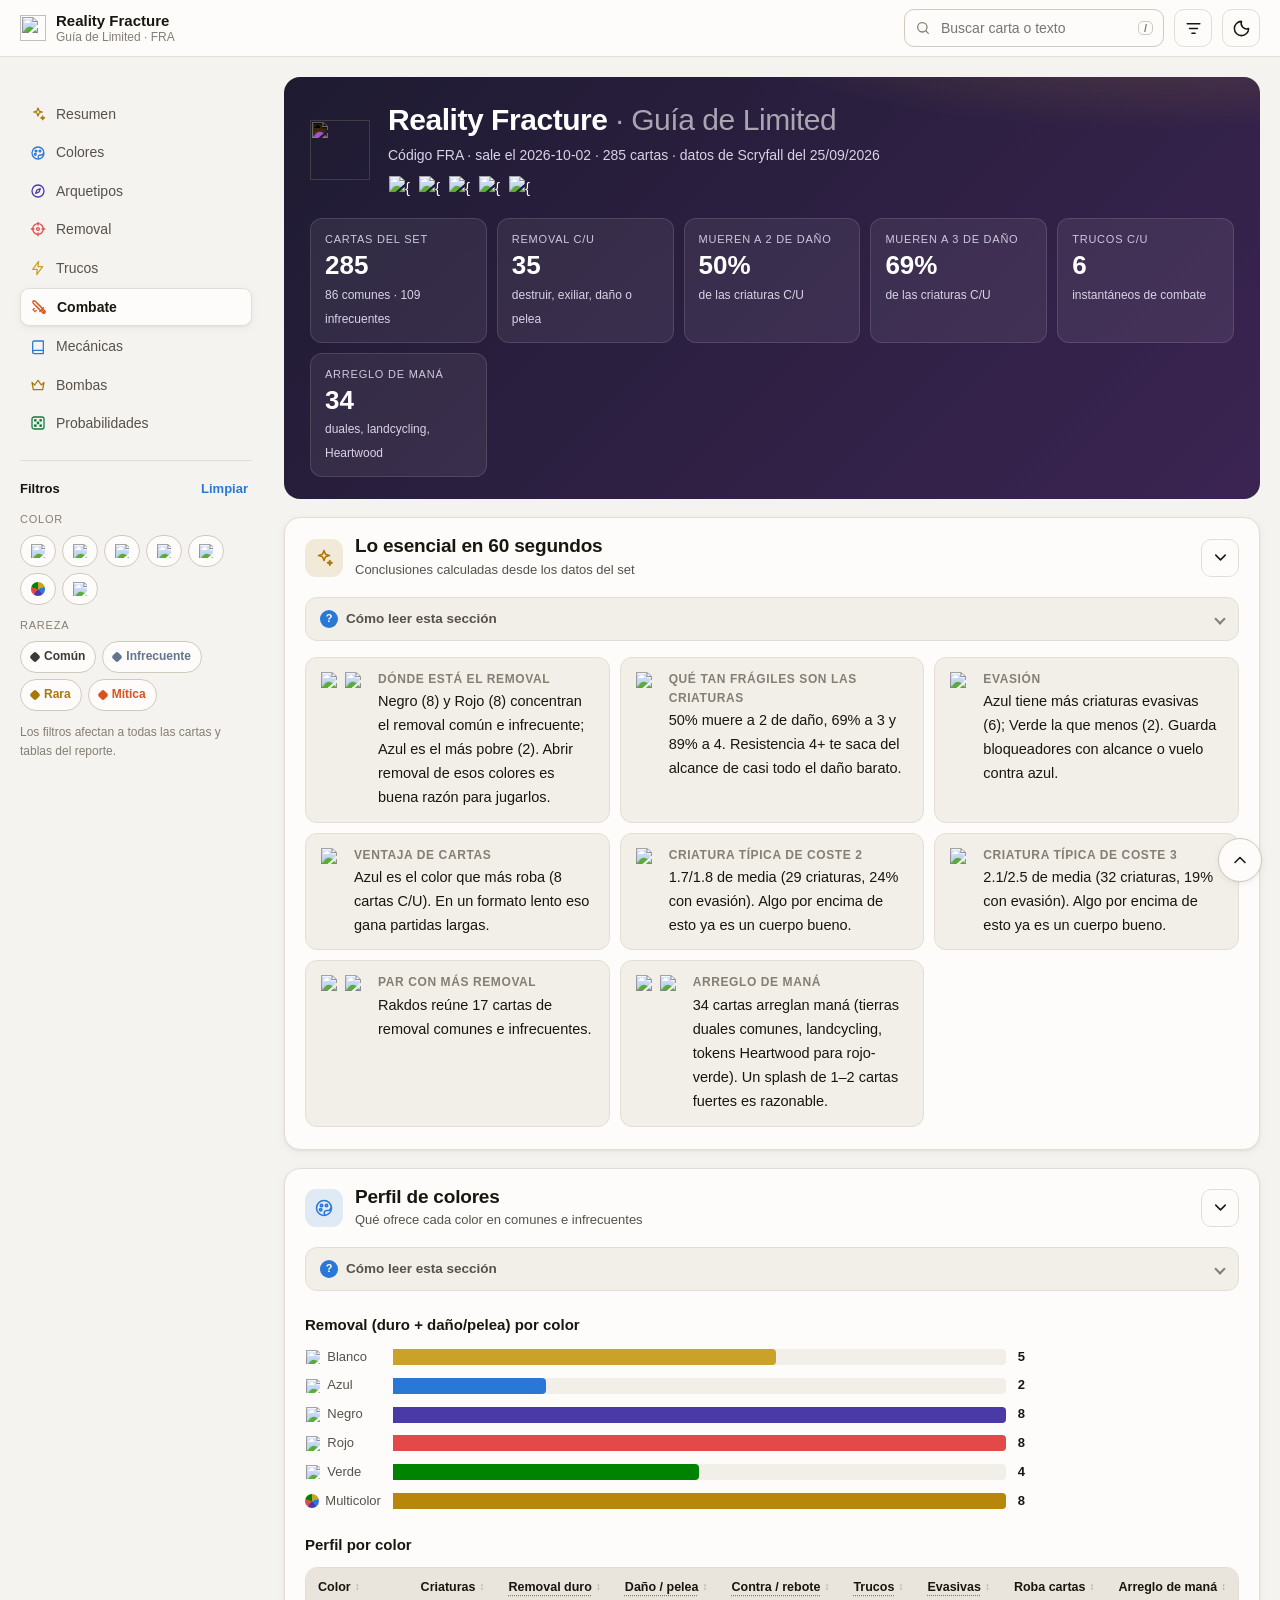
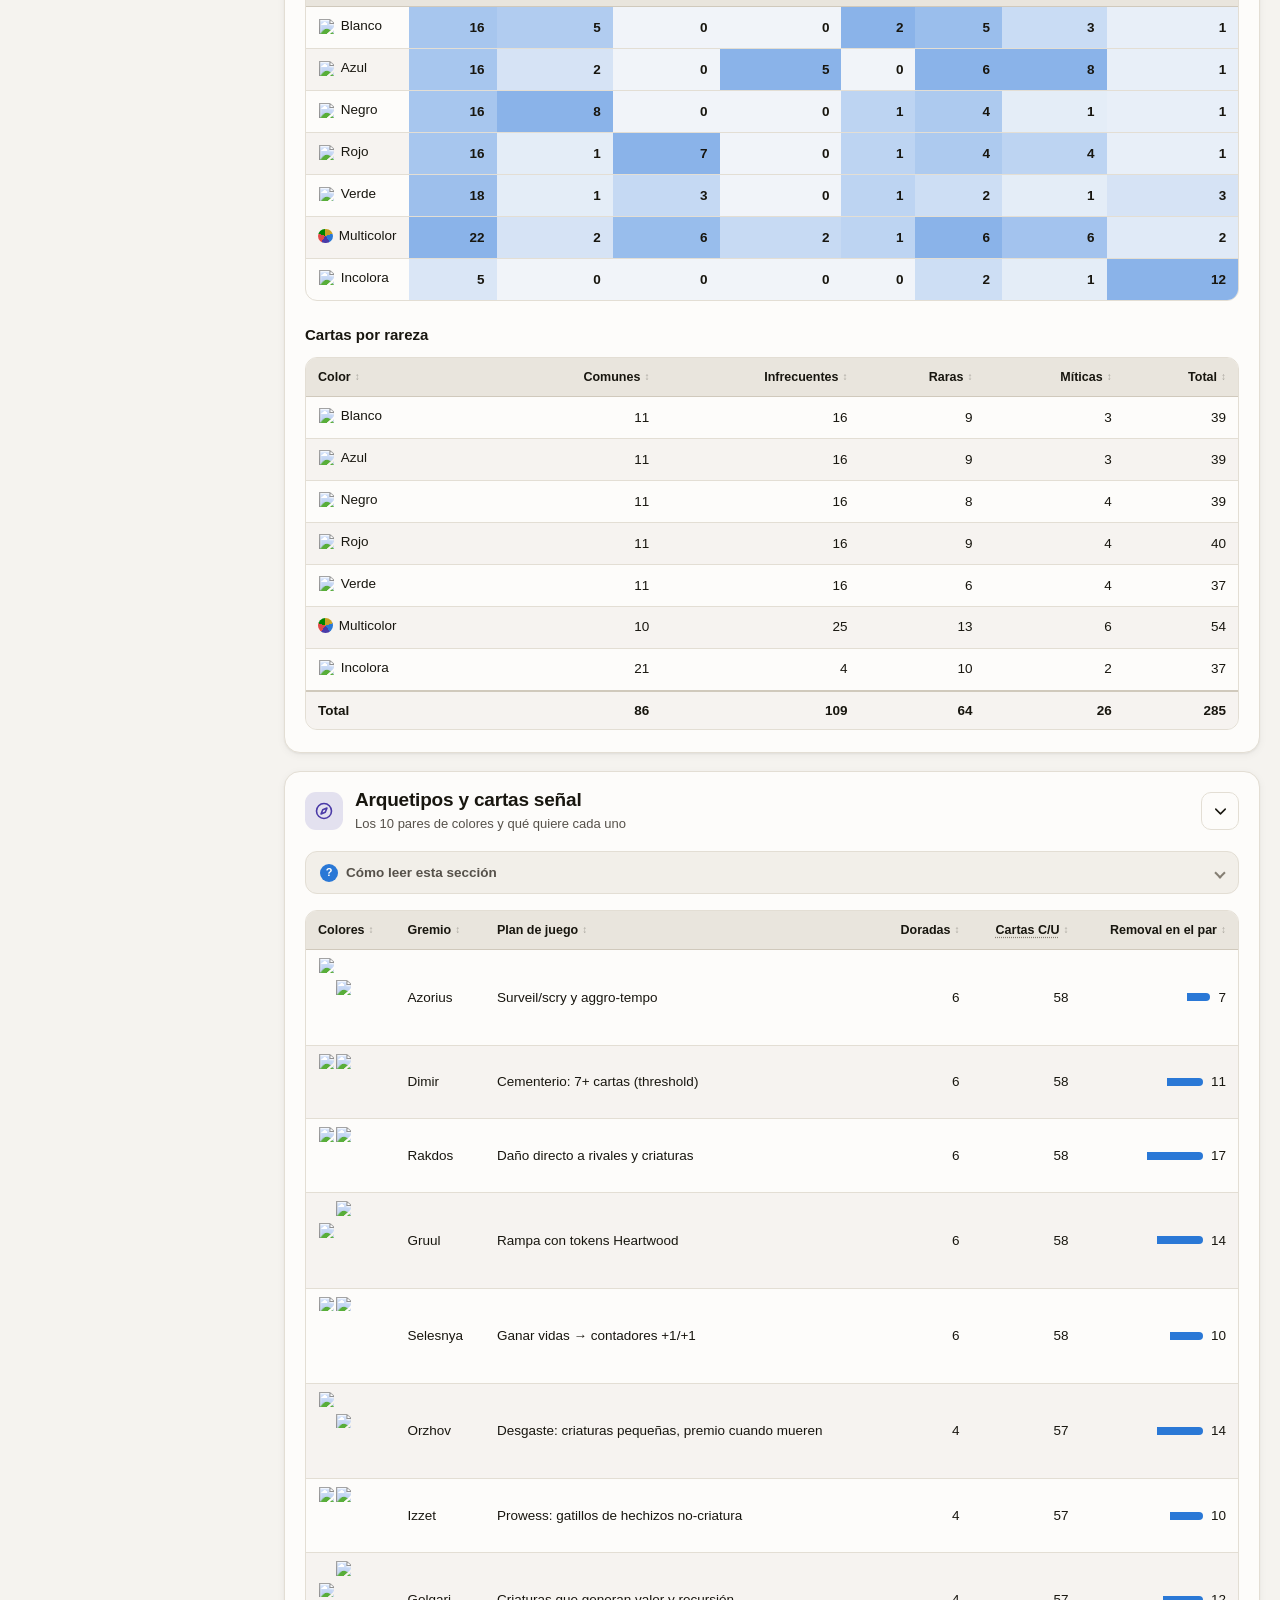
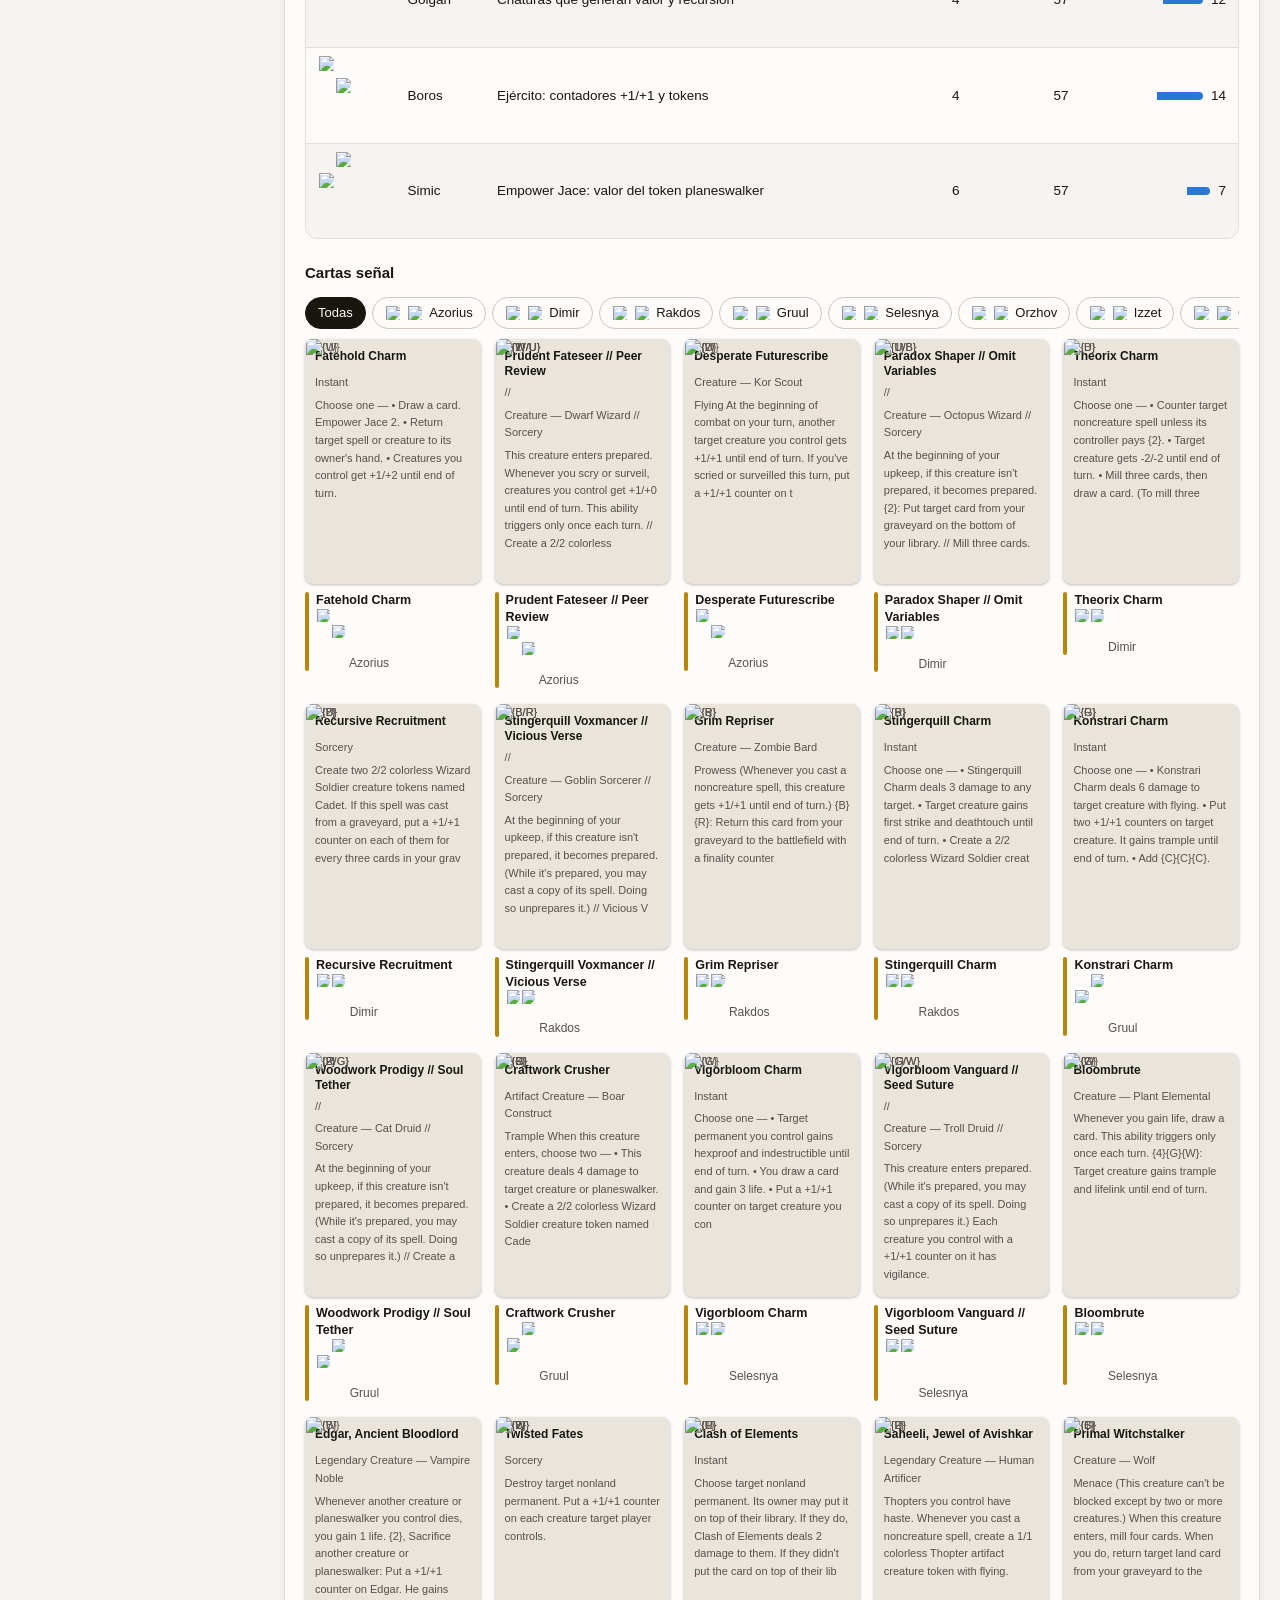
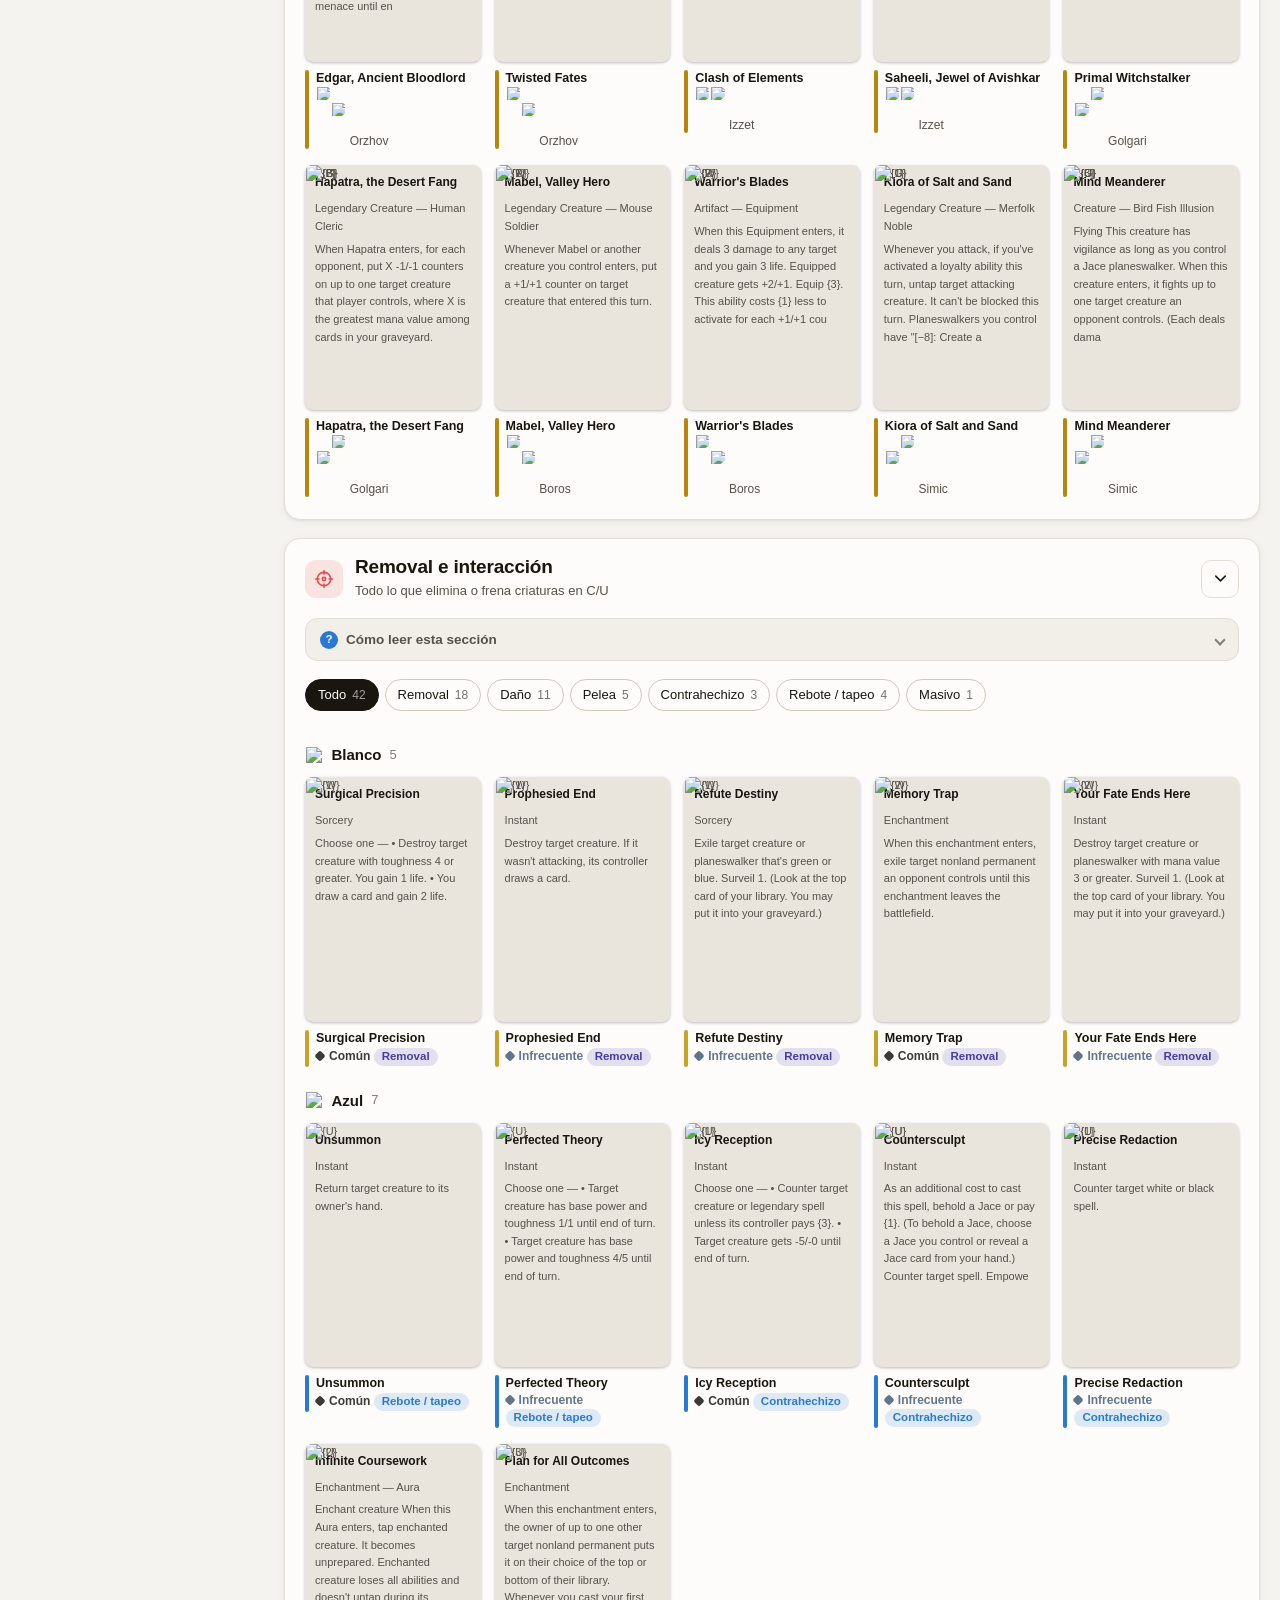
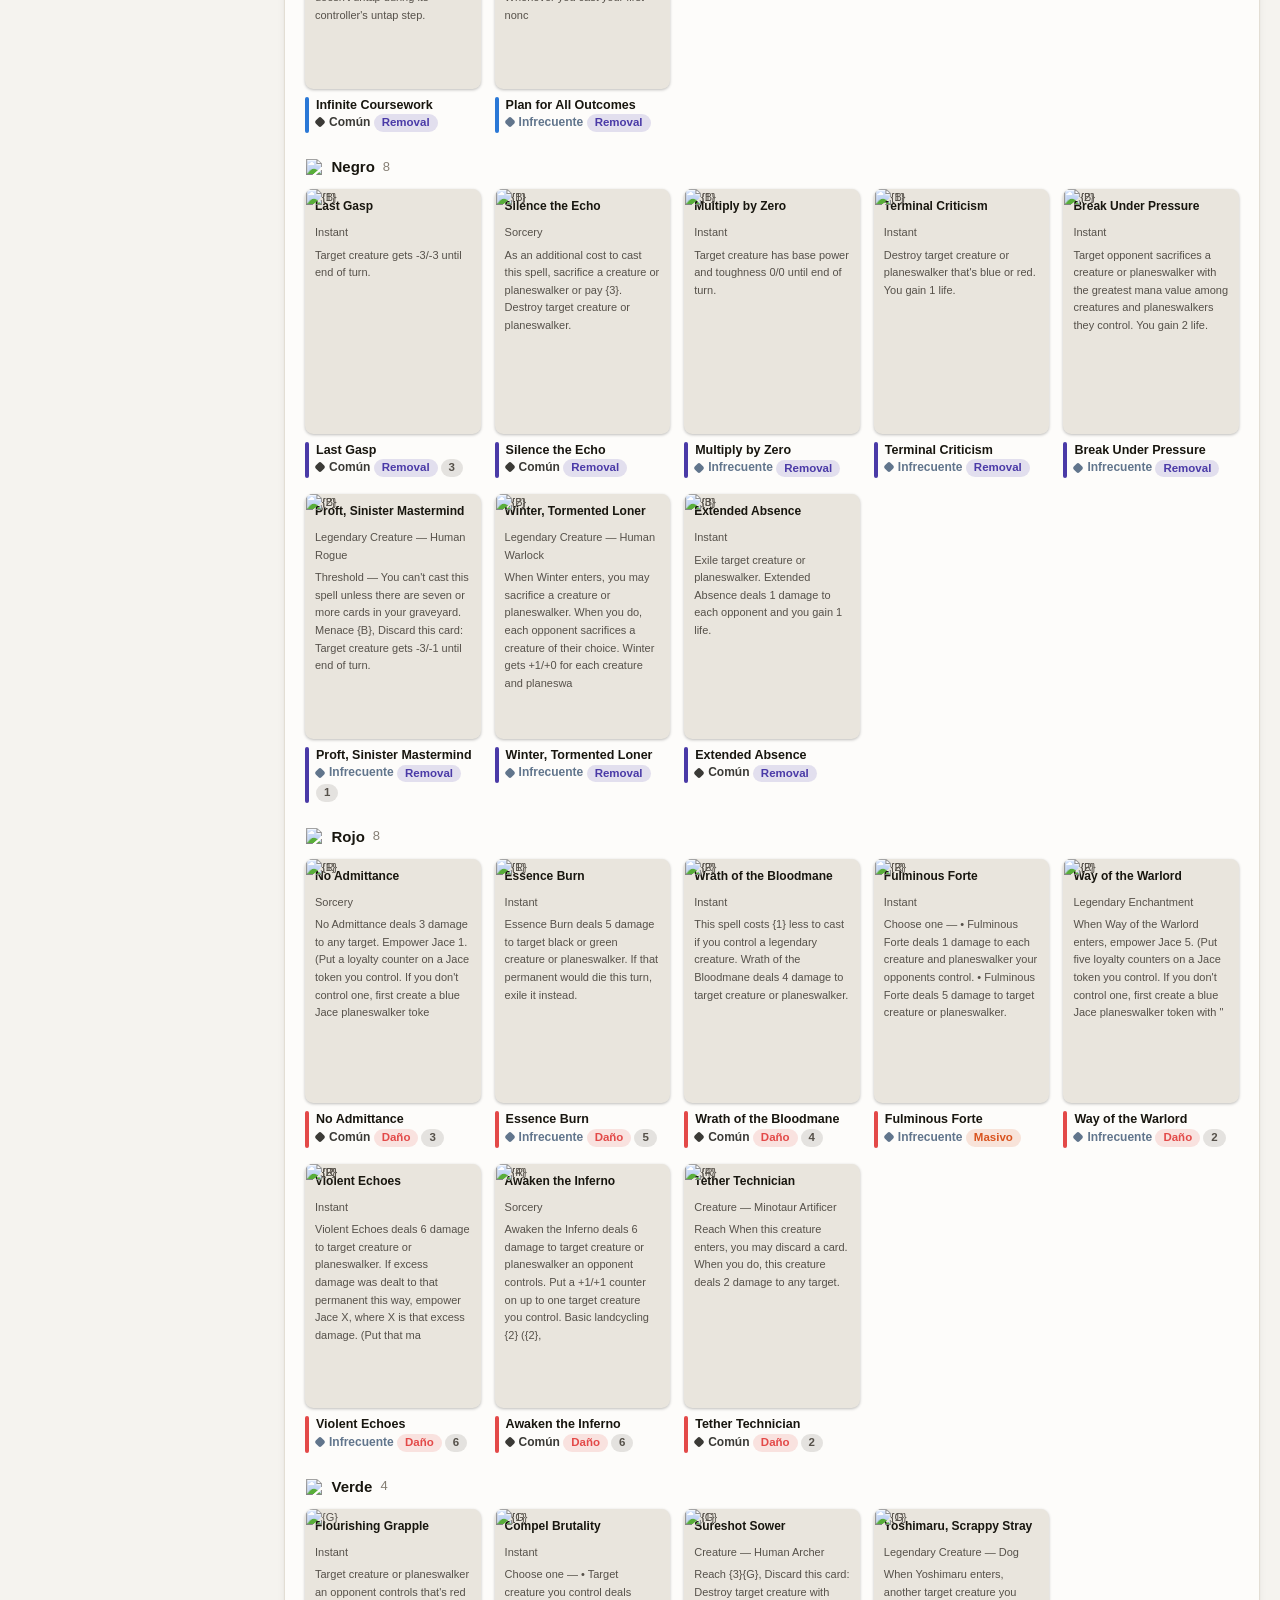
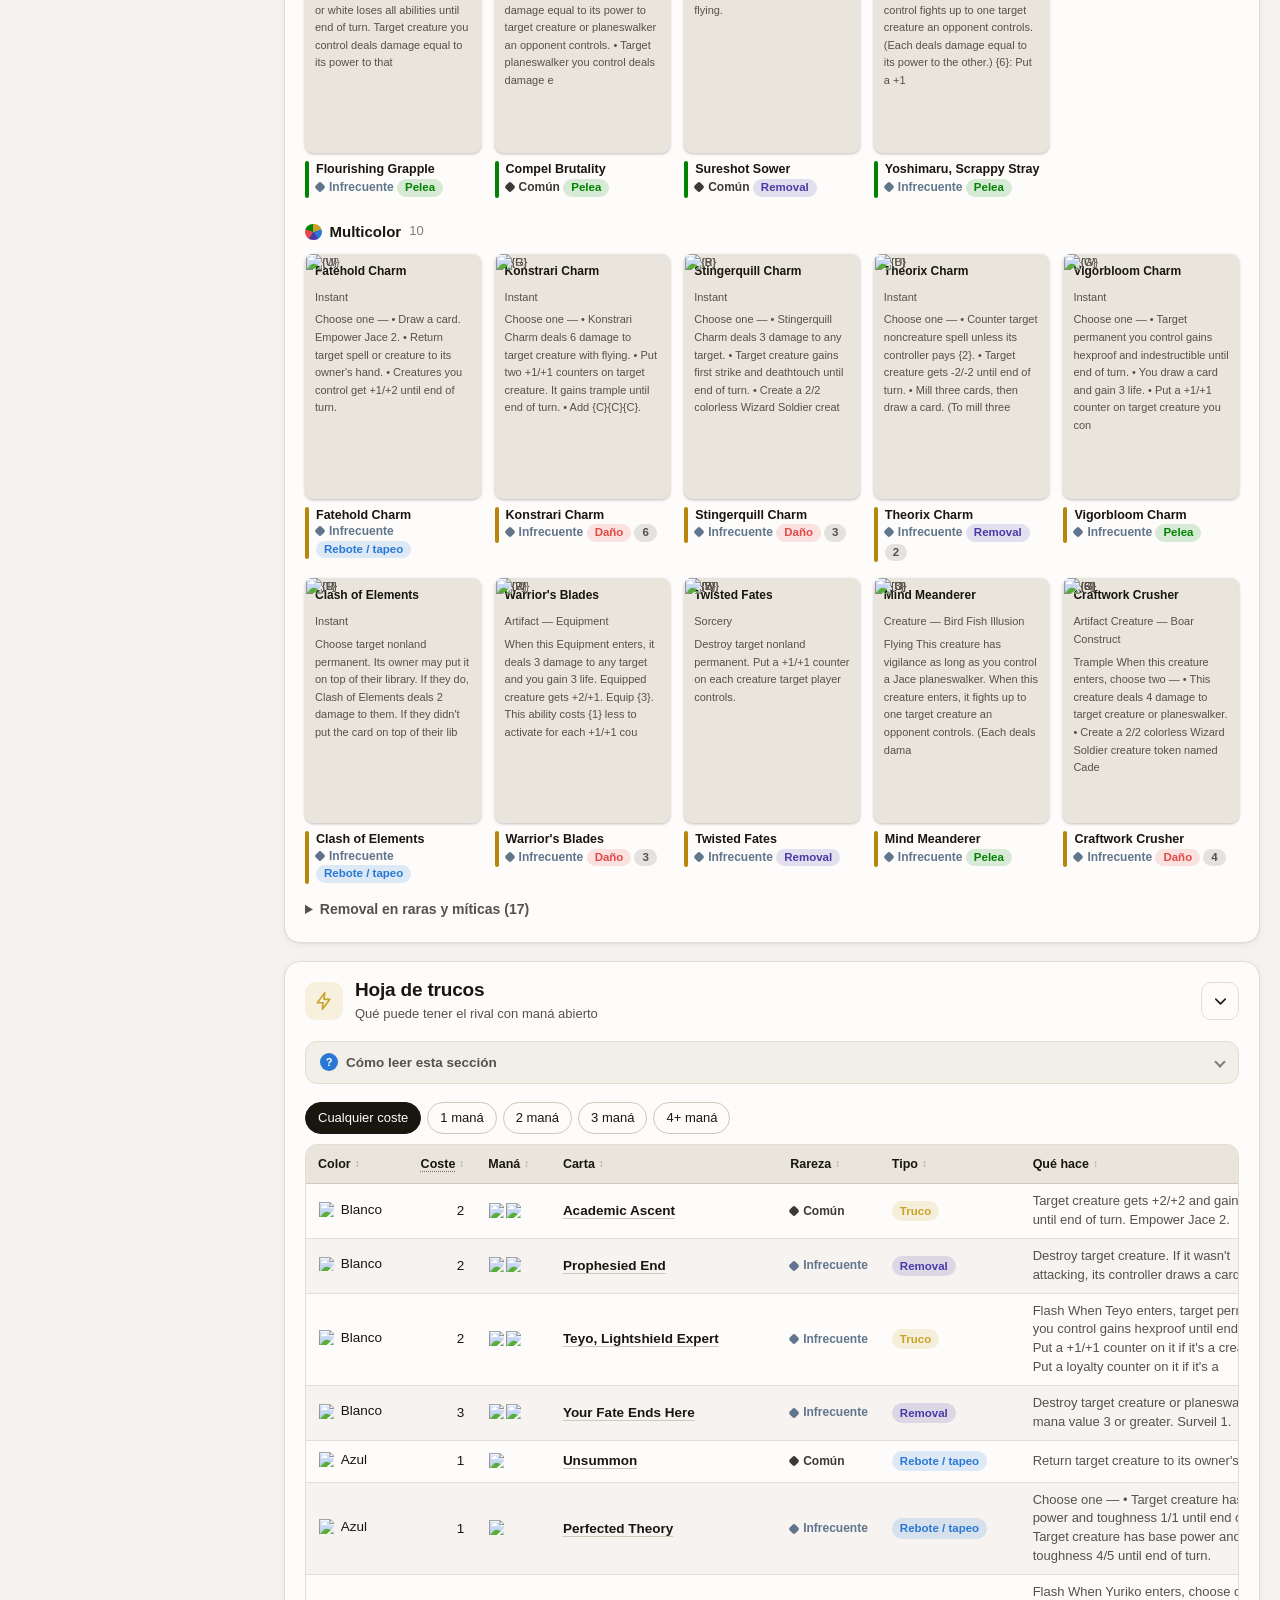
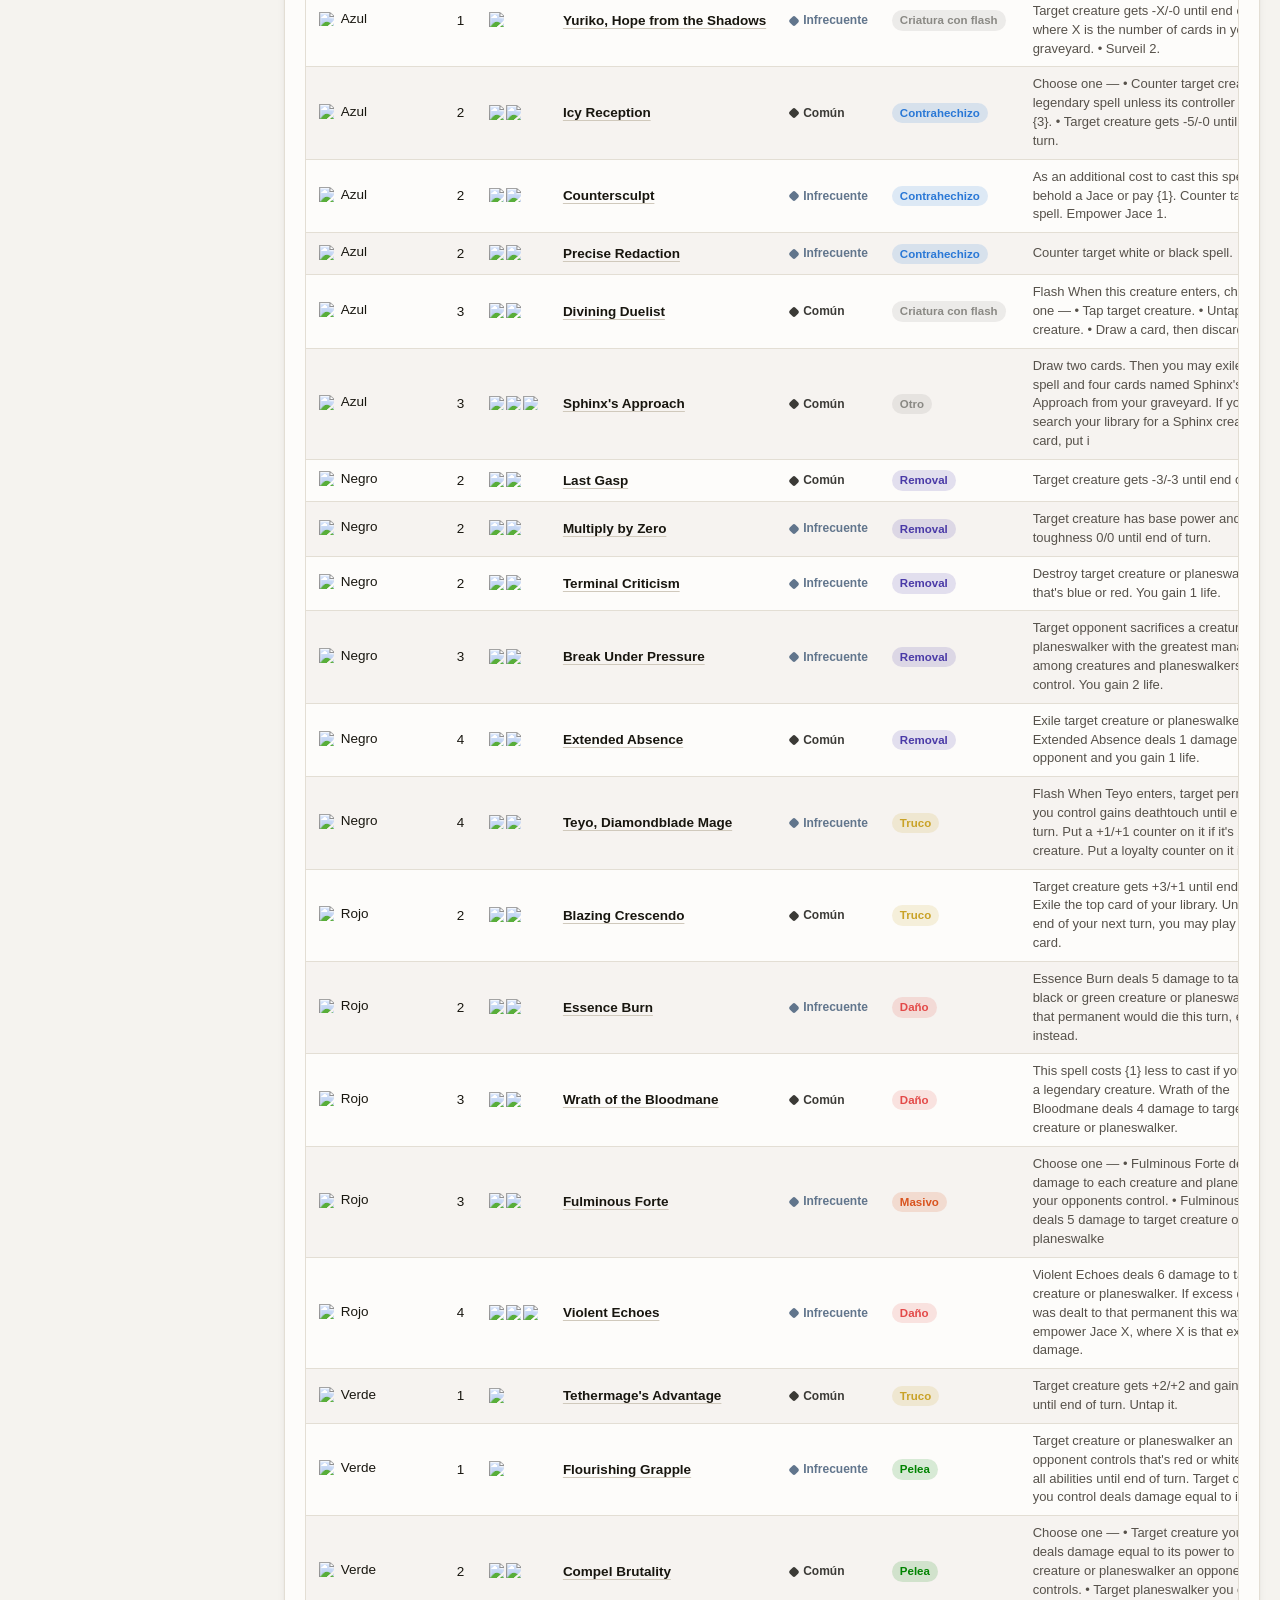
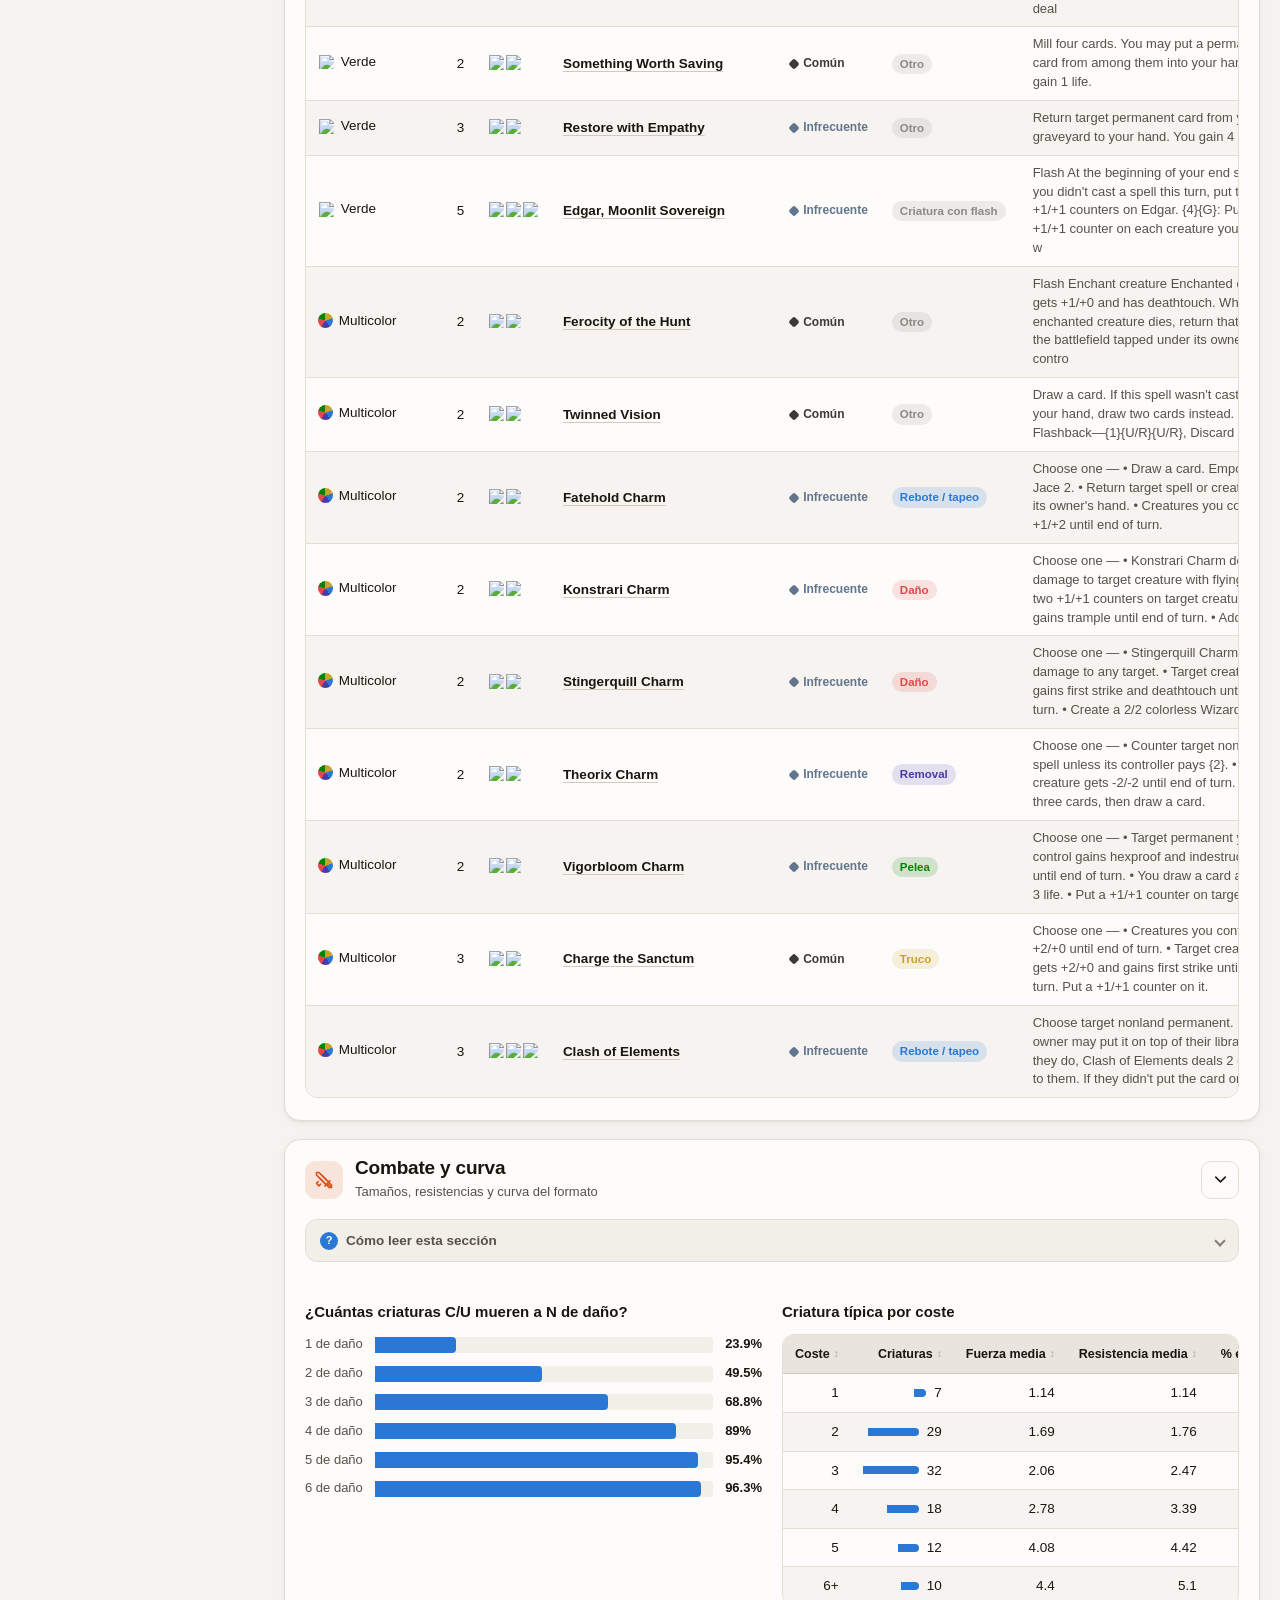
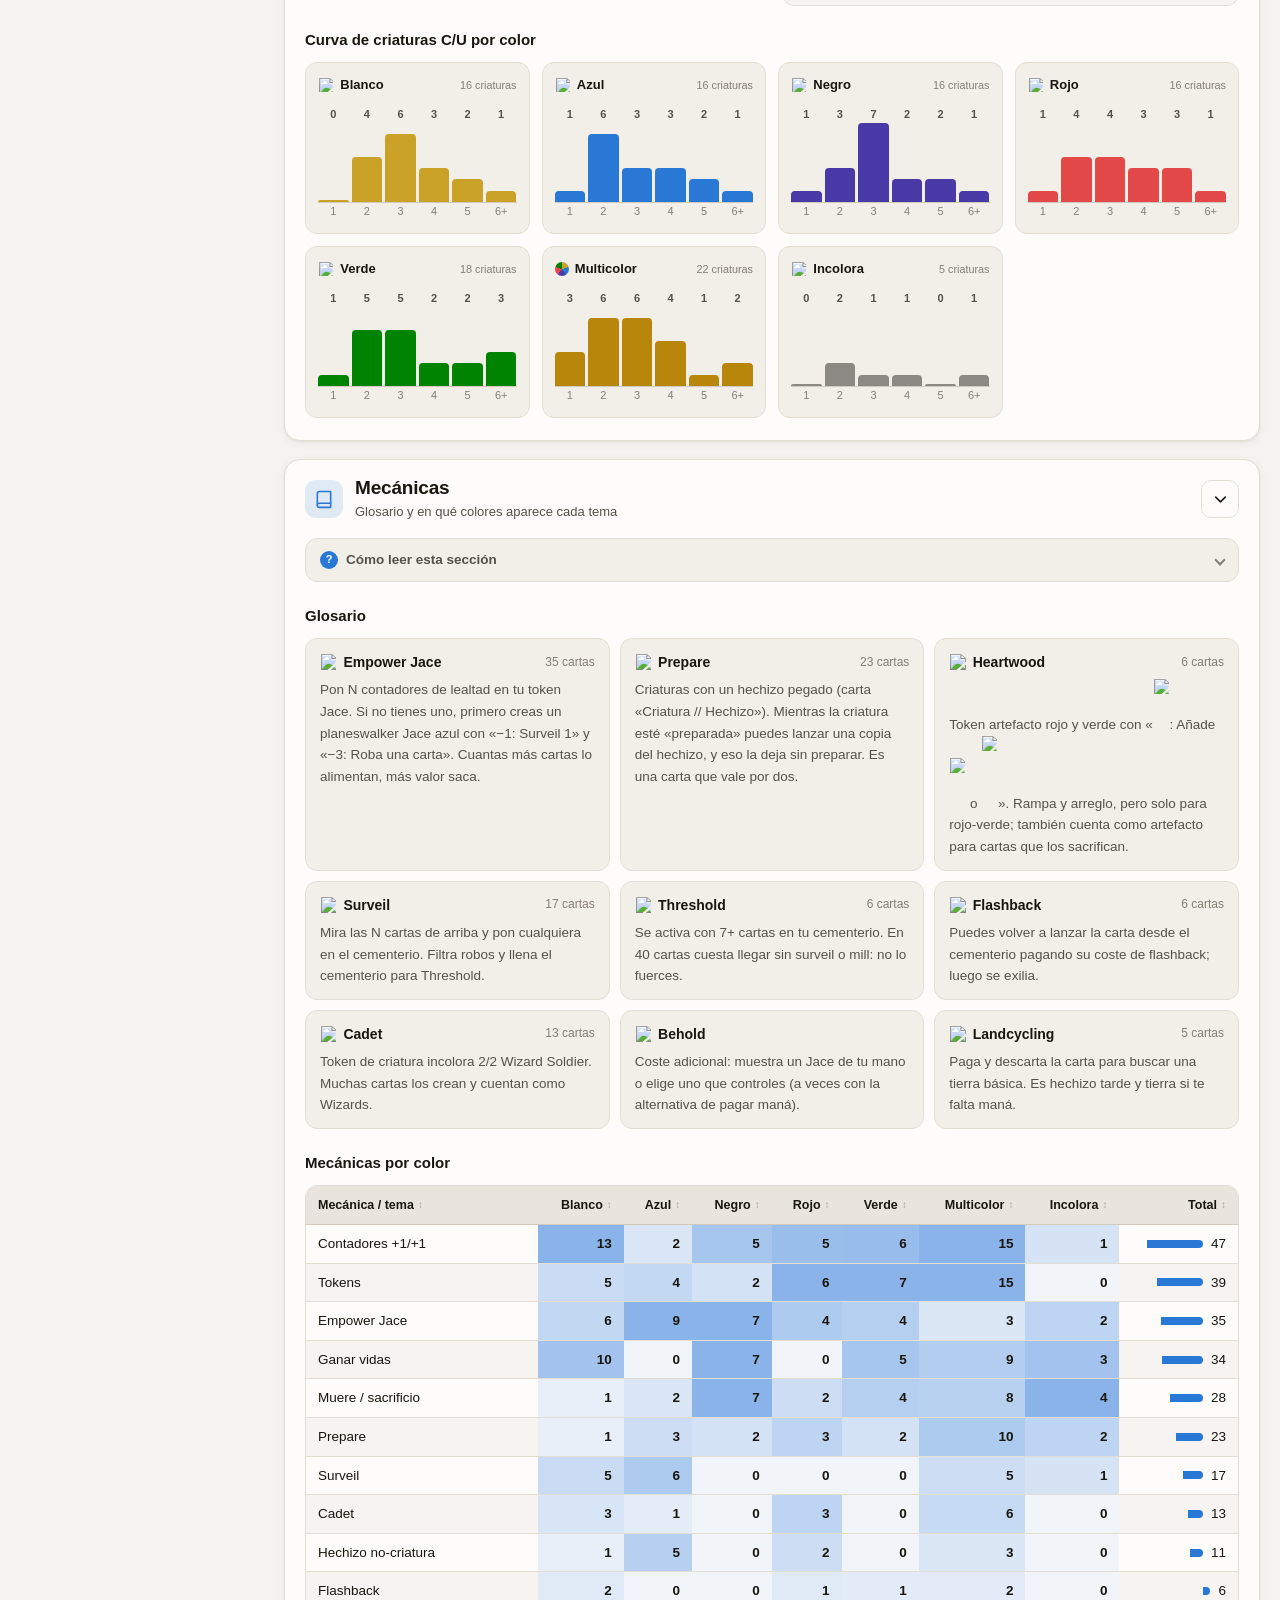
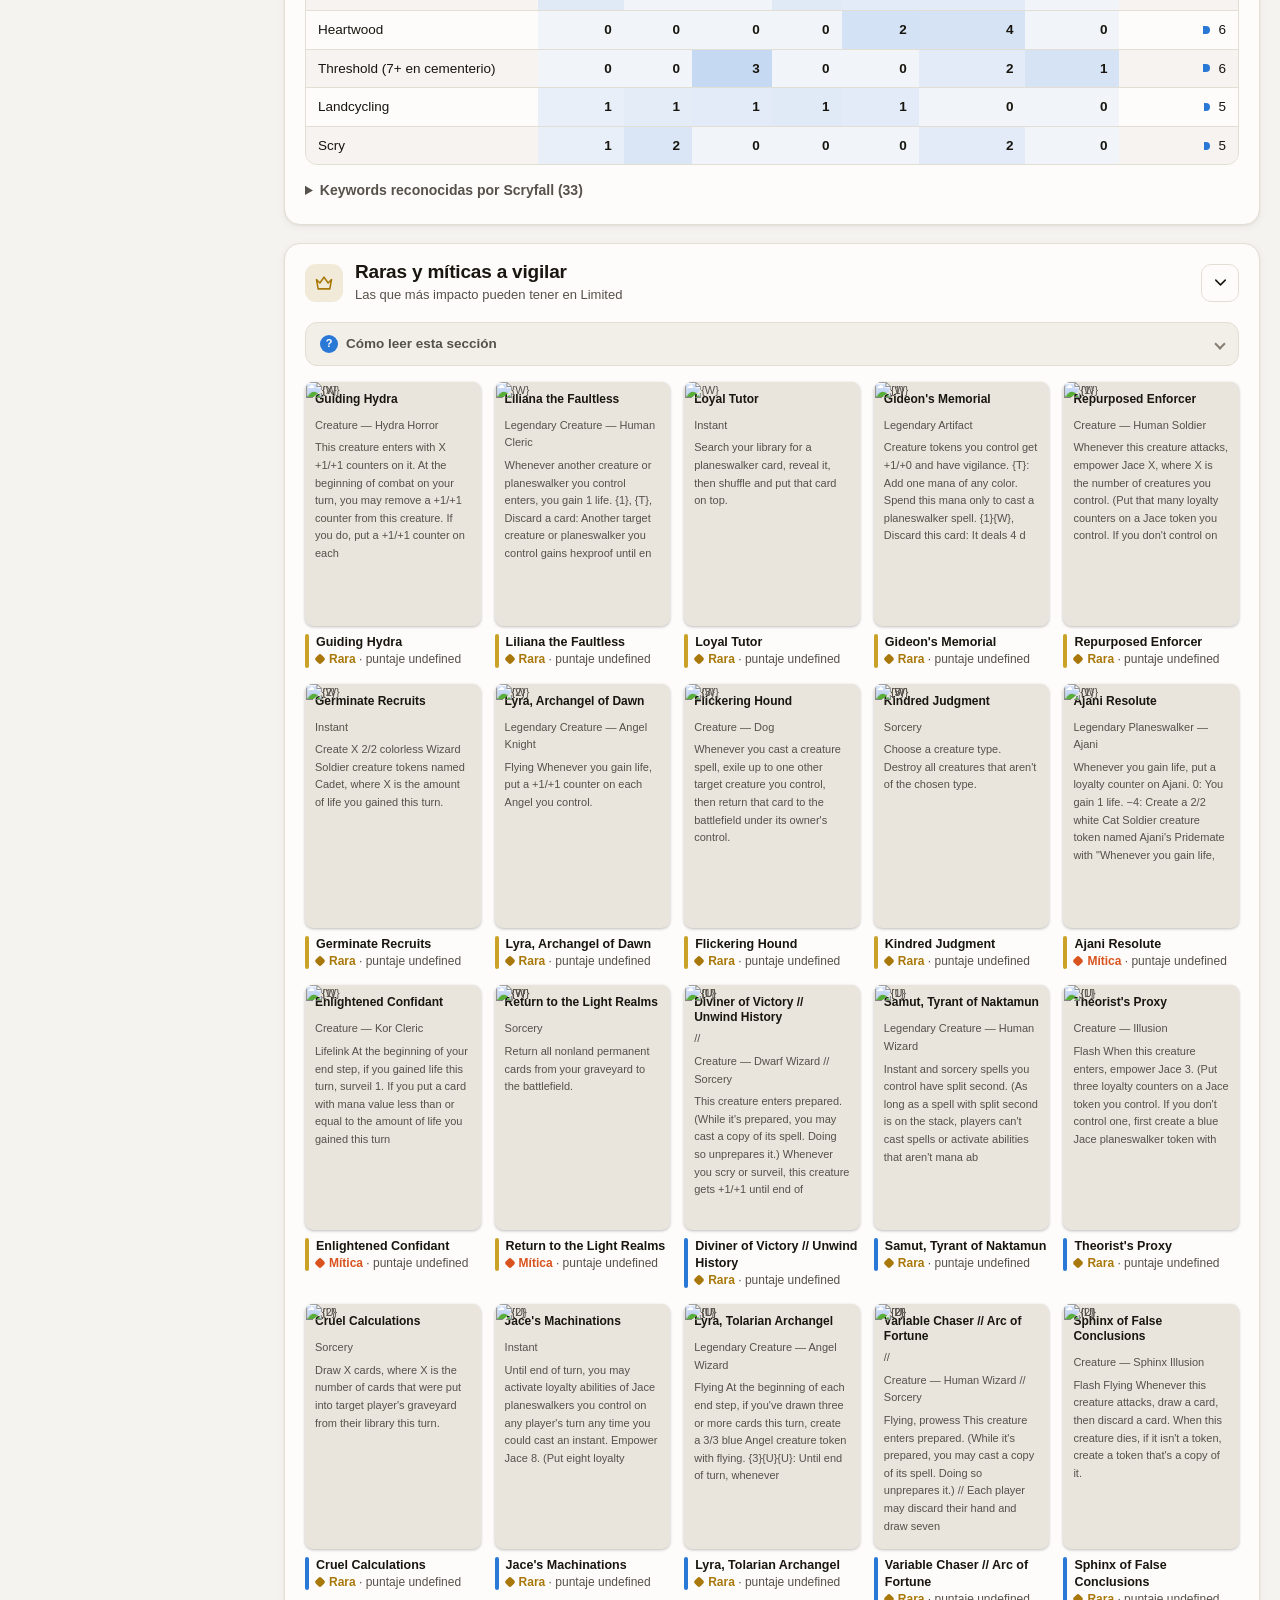
==== docs/index.html @ 3a872b08 "Add files via upload all files" ====
<!doctype html>
<html lang="es">
<head>
<meta charset="utf-8">
<meta name="viewport" content="width=device-width,initial-scale=1,viewport-fit=cover">
<title>Guía de Limited · MTG</title>
<meta name="description" content="Guía de Limited y prerelease generada desde datos de Scryfall: removal, trucos, arquetipos, curva y evaluación de pool.">
<meta name="color-scheme" content="light dark">
<link rel="preconnect" href="https://cards.scryfall.io" crossorigin>
<link rel="preconnect" href="https://svgs.scryfall.io" crossorigin>
<link rel="stylesheet" href="assets/app.css">
<script>try{var t=localStorage.getItem('mtg-theme');if(t)document.documentElement.dataset.theme=t}catch(e){}</script>
</head>
<body>
<a class="skip" href="#main">Saltar al contenido</a>

<header class="topbar">
  <div class="topbar-in">
    <button class="icon-btn only-mobile" id="btn-menu" aria-label="Abrir secciones y filtros" aria-controls="side" aria-expanded="false">
      <svg viewBox="0 0 24 24"><path d="M4 7h16M4 12h16M4 17h16"/></svg>
    </button>
    <a class="brand" href="#top">
      <img id="set-icon" alt="" width="26" height="26">
      <span><b id="set-name">Cargando…</b><small id="set-sub"></small></span>
    </a>
    <span class="grow"></span>
    <label class="search only-desktop">
      <svg viewBox="0 0 24 24"><circle cx="11" cy="11" r="7"/><path d="m20 20-3.5-3.5"/></svg>
      <input id="q" type="search" placeholder="Buscar carta o texto" autocomplete="off" aria-label="Buscar carta o texto">
      <kbd>/</kbd>
    </label>
    <button class="icon-btn" id="btn-filters" aria-label="Filtros" aria-controls="side" aria-expanded="false">
      <svg viewBox="0 0 24 24"><path d="M4 6h16M7 12h10M10 18h4"/></svg><span class="badge" id="filter-badge" hidden></span>
    </button>
    <button class="icon-btn" id="btn-theme" aria-label="Cambiar tema claro/oscuro">
      <svg viewBox="0 0 24 24"><path d="M12 3a9 9 0 1 0 9 9 7 7 0 0 1-9-9z"/></svg>
    </button>
  </div>
  <nav class="mtoc only-mobile" id="mtoc" aria-label="Secciones"></nav>
</header>

<div class="layout" id="top">
  <aside class="side" id="side" aria-label="Navegación y filtros">
    <div class="side-head only-mobile"><b>Secciones y filtros</b><button class="icon-btn" id="btn-close-side" aria-label="Cerrar"><svg viewBox="0 0 24 24"><path d="M6 6l12 12M18 6 6 18"/></svg></button></div>
    <nav class="toc" id="toc" aria-label="Secciones"></nav>
    <div class="filters" id="filters">
      <div class="f-title">Filtros <button class="link" id="btn-reset" type="button">Limpiar</button></div>
      <label class="search only-mobile">
        <svg viewBox="0 0 24 24"><circle cx="11" cy="11" r="7"/><path d="m20 20-3.5-3.5"/></svg>
        <input id="q2" type="search" placeholder="Buscar carta o texto" autocomplete="off" aria-label="Buscar carta o texto">
      </label>
      <div class="f-group"><span class="f-label">Color</span><div class="f-row" id="f-color"></div></div>
      <div class="f-group"><span class="f-label">Rareza</span><div class="f-row" id="f-rarity"></div></div>
      <p class="f-hint" id="f-hint">Los filtros afectan a todas las cartas y tablas del reporte.</p>
    </div>
  </aside>

  <main id="main" tabindex="-1">
    <section class="hero" id="hero"></section>
    <div id="sections"></div>
    <footer class="foot" id="foot"></footer>
  </main>
</div>

<button class="to-top" id="to-top" aria-label="Volver arriba" hidden><svg viewBox="0 0 24 24"><path d="m6 15 6-6 6 6"/></svg></button>
<div class="scrim" id="scrim" hidden></div>

<dialog class="card-dlg" id="card-dlg" aria-label="Ficha de carta">
  <div class="dlg-in" id="dlg-body"></div>
  <div class="dlg-nav">
    <button class="icon-btn" data-nav="-1" aria-label="Carta anterior"><svg viewBox="0 0 24 24"><path d="m15 6-6 6 6 6"/></svg></button>
    <span id="dlg-pos"></span>
    <button class="icon-btn" data-nav="1" aria-label="Carta siguiente"><svg viewBox="0 0 24 24"><path d="m9 6 6 6-6 6"/></svg></button>
    <span class="grow"></span>
    <button class="icon-btn" id="dlg-close" aria-label="Cerrar ficha"><svg viewBox="0 0 24 24"><path d="M6 6l12 12M18 6 6 18"/></svg></button>
  </div>
</dialog>
<div class="tip" id="tip" role="tooltip" hidden></div>

<!--DATA-->
<script src="assets/app.js" defer></script>
</body>
</html>
---- docs/assets/app.css ----
/* =========================================================
   Guía de Limited MTG · estilos
   Sin backdrop-filter ni scroll anidado: el scroll lo maneja solo la página.
   ========================================================= */
:root{
  color-scheme:light;
  --bg:#f5f3ef;--surface:#fdfcfa;--surface-2:#f2efe9;--surface-3:#e9e5dd;
  --border:#e3ded4;--border-2:#d0c9bc;
  --text:#18160f;--text-2:#56514a;--text-3:#857e73;
  --accent:#2a78d6;--accent-2:#1d5fb0;--accent-soft:#e5eefb;
  --gold:#a8780a;--gold-soft:#f7eed6;
  --hero-1:#1e1b31;--hero-2:#3b2452;
  --W:#c9a227;--U:#2a78d6;--B:#4a3aa7;--R:#e34948;--G:#008300;--M:#b8860b;--C:#8a8984;
  --common:#3b3a36;--uncommon:#61758c;--rare:#a8780a;--mythic:#d9531e;
  --good:#0f7b3f;
  --r-sm:8px;--r:12px;--r-lg:16px;
  --shadow:0 1px 2px rgba(20,16,8,.05),0 2px 8px rgba(20,16,8,.05);
  --top-h:56px;
  --font:Inter,ui-sans-serif,-apple-system,"Segoe UI",Roboto,sans-serif;
}
@media (prefers-color-scheme:dark){:root:not([data-theme="light"]){
  color-scheme:dark;
  --bg:#111110;--surface:#1a1a18;--surface-2:#21211e;--surface-3:#2b2a27;
  --border:#302f2a;--border-2:#45433c;
  --text:#f4f2ed;--text-2:#c4c1b6;--text-3:#908d83;
  --accent:#3f8ce8;--accent-2:#79aef0;--accent-soft:#1b2a3d;
  --gold:#d9a93a;--gold-soft:#342b1b;--hero-1:#16141f;--hero-2:#2b1a3b;
  --W:#e0c25a;--U:#3f8ce8;--B:#9085e9;--R:#e66767;--G:#3fae3f;--M:#d9a93a;--C:#a3a29b;
  --common:#c3c0b5;--uncommon:#a9bbd0;--rare:#e0b64a;--mythic:#f07a45;--good:#4cc27e;
  --shadow:0 1px 2px rgba(0,0,0,.35)}}
:root[data-theme="dark"]{
  color-scheme:dark;
  --bg:#111110;--surface:#1a1a18;--surface-2:#21211e;--surface-3:#2b2a27;
  --border:#302f2a;--border-2:#45433c;
  --text:#f4f2ed;--text-2:#c4c1b6;--text-3:#908d83;
  --accent:#3f8ce8;--accent-2:#79aef0;--accent-soft:#1b2a3d;
  --gold:#d9a93a;--gold-soft:#342b1b;--hero-1:#16141f;--hero-2:#2b1a3b;
  --W:#e0c25a;--U:#3f8ce8;--B:#9085e9;--R:#e66767;--G:#3fae3f;--M:#d9a93a;--C:#a3a29b;
  --common:#c3c0b5;--uncommon:#a9bbd0;--rare:#e0b64a;--mythic:#f07a45;--good:#4cc27e;
  --shadow:0 1px 2px rgba(0,0,0,.35)}

*,*::before,*::after{box-sizing:border-box}
html{-webkit-text-size-adjust:100%;scroll-padding-top:calc(var(--top-h) + 16px)}
body{margin:0;background:var(--bg);color:var(--text);font:15px/1.6 var(--font);-webkit-font-smoothing:antialiased;overflow-wrap:break-word}
html.lock{overflow:hidden}
img{max-width:100%}
a{color:var(--accent)}
svg{fill:none;stroke:currentColor;stroke-width:1.9;stroke-linecap:round;stroke-linejoin:round}
button{font:inherit;color:inherit}
:focus-visible{outline:2px solid var(--accent);outline-offset:2px;border-radius:6px}
.skip{position:absolute;left:-999px;top:8px;background:var(--text);color:var(--surface);padding:8px 12px;border-radius:8px;z-index:100}
.skip:focus{left:8px}
[hidden]{display:none!important}
.grow{flex:1}
@media (min-width:961px){.only-mobile{display:none!important}}
@media (max-width:960px){.only-desktop{display:none!important}html{scroll-padding-top:118px}}

/* ---------- Barra superior ---------- */
.topbar{position:sticky;top:0;z-index:30;background:var(--surface);border-bottom:1px solid var(--border)}
.topbar-in{height:var(--top-h);max-width:1320px;margin:0 auto;padding:0 20px;display:flex;align-items:center;gap:10px}
.brand{display:flex;align-items:center;gap:10px;text-decoration:none;color:var(--text);min-width:0}
.brand img{width:26px;height:26px;flex:none}
:root[data-theme="dark"] .brand img{filter:invert(1)}
@media (prefers-color-scheme:dark){:root:not([data-theme="light"]) .brand img{filter:invert(1)}}
.brand span{display:flex;flex-direction:column;min-width:0;line-height:1.2}
.brand b{font-size:15px;white-space:nowrap;overflow:hidden;text-overflow:ellipsis}
.brand small{font-size:12px;color:var(--text-3);white-space:nowrap;overflow:hidden;text-overflow:ellipsis}
.icon-btn{position:relative;display:inline-grid;place-items:center;width:38px;height:38px;border-radius:10px;border:1px solid var(--border);background:var(--surface);cursor:pointer;flex:none}
.icon-btn:hover{background:var(--surface-2)}
.icon-btn svg{width:19px;height:19px}
.badge{position:absolute;top:-5px;right:-5px;min-width:18px;height:18px;border-radius:9px;background:var(--accent);color:#fff;font-size:11px;font-weight:700;display:grid;place-items:center;padding:0 5px}
.search{display:flex;align-items:center;gap:8px;border:1px solid var(--border-2);background:var(--surface);border-radius:10px;padding:0 10px;height:38px;min-width:260px}
.search:focus-within{border-color:var(--accent);box-shadow:0 0 0 3px var(--accent-soft)}
.search svg{width:16px;height:16px;color:var(--text-3);flex:none}
.search input{border:0;background:none;outline:0;color:var(--text);font:inherit;font-size:14px;flex:1;min-width:0}
.search kbd{font:600 11px var(--font);color:var(--text-3);border:1px solid var(--border-2);border-radius:5px;padding:0 5px}
.mtoc{display:flex;gap:6px;overflow-x:auto;padding:0 16px 10px;scrollbar-width:none;overscroll-behavior-x:contain}
.mtoc::-webkit-scrollbar{display:none}
.mtoc a{flex:none;font-size:13px;text-decoration:none;color:var(--text-2);padding:5px 12px;border-radius:999px;border:1px solid var(--border);background:var(--surface)}
.mtoc a.on{background:var(--text);color:var(--surface);border-color:var(--text)}

/* ---------- Layout ---------- */
.layout{max-width:1320px;margin:0 auto;padding:0 20px 80px;display:grid;grid-template-columns:232px minmax(0,1fr);gap:32px}
.side{position:sticky;top:calc(var(--top-h) + 20px);align-self:start;padding-top:20px}
main{min-width:0;padding-top:20px;outline:0}
.toc{display:flex;flex-direction:column;gap:2px}
.toc a{display:flex;align-items:center;gap:10px;padding:7px 10px;border-radius:9px;text-decoration:none;color:var(--text-2);font-size:14px}
.toc a:hover{background:var(--surface-2);color:var(--text)}
.toc a.on{background:var(--surface);color:var(--text);font-weight:600;box-shadow:var(--shadow);border:1px solid var(--border)}
.toc a svg{width:16px;height:16px;flex:none;color:var(--ic,var(--text-3))}
.filters{margin-top:18px;padding-top:16px;border-top:1px solid var(--border)}
.f-title{display:flex;justify-content:space-between;align-items:center;font-weight:600;font-size:13px;margin-bottom:10px}
.link{border:0;background:none;color:var(--accent);cursor:pointer;font-size:13px;padding:2px 4px}
.f-group{margin-bottom:12px}
.f-label{display:block;font-size:11px;text-transform:uppercase;letter-spacing:.07em;color:var(--text-3);margin-bottom:6px}
.f-row{display:flex;flex-wrap:wrap;gap:6px}
.tog{display:inline-flex;align-items:center;gap:6px;height:32px;padding:0 10px;border-radius:999px;border:1px solid var(--border-2);background:var(--surface);cursor:pointer;font-size:12.5px}
.tog.sq{width:36px;padding:0;justify-content:center}
.tog[aria-pressed="false"]{opacity:.4;filter:grayscale(.9)}
.tog:hover{border-color:var(--text-3)}
.f-hint{font-size:12px;color:var(--text-3);margin:4px 0 0}
.side-head{display:flex;justify-content:space-between;align-items:center;margin-bottom:12px}

@media (max-width:960px){
  .layout{grid-template-columns:1fr;padding:0 16px 80px}
  .topbar-in{padding:0 12px}
  .side{position:fixed;inset:auto 0 0 0;top:auto;z-index:45;max-height:82vh;overflow:auto;overscroll-behavior:contain;background:var(--surface);
        border-radius:18px 18px 0 0;padding:16px 16px calc(16px + env(safe-area-inset-bottom));box-shadow:0 -10px 40px rgba(0,0,0,.25);
        transform:translateY(105%);transition:transform .22s ease;visibility:hidden}
  .side.open{transform:none;visibility:visible}
  .side .search{width:100%;min-width:0;margin-bottom:12px}
  .scrim{position:fixed;inset:0;z-index:40;background:rgba(0,0,0,.45)}
}

/* ---------- Hero ---------- */
.hero{border-radius:var(--r-lg);padding:26px 26px 22px;color:#fff;background:radial-gradient(900px 300px at 90% -30%,rgba(217,169,58,.35),transparent 60%),linear-gradient(135deg,var(--hero-1),var(--hero-2))}
.hero-top{display:flex;gap:18px;align-items:center;flex-wrap:wrap}
.hero-top>img{width:60px;height:60px;filter:invert(1);flex:none}
.hero h1{margin:0;font-size:30px;line-height:1.15;letter-spacing:-.015em}
.hero h1 span{opacity:.6;font-weight:500}
.hero p{margin:6px 0 0;color:#d9d3e6;font-size:14px}
.pips{display:flex;gap:6px;margin-top:10px}
.pips img{width:22px;height:22px}
.kpis{display:grid;grid-template-columns:repeat(auto-fit,minmax(150px,1fr));gap:10px;margin-top:20px}
.kpi{background:rgba(255,255,255,.07);border:1px solid rgba(255,255,255,.12);border-radius:var(--r);padding:12px 14px}
.kpi span{display:block;font-size:11px;letter-spacing:.07em;text-transform:uppercase;color:#cfc8dd}
.kpi b{display:block;font-size:26px;line-height:1.2;margin-top:2px;font-variant-numeric:tabular-nums}
.kpi small{font-size:12px;color:#d9d3e6}
@media (max-width:600px){.hero{padding:20px 18px}.hero h1{font-size:23px}.hero-top>img{width:44px;height:44px}.kpi b{font-size:22px}}

/* ---------- Secciones ---------- */
.sec{background:var(--surface);border:1px solid var(--border);border-radius:var(--r-lg);margin-top:18px;box-shadow:var(--shadow)}
.sec-h{display:flex;align-items:center;gap:12px;padding:16px 20px}
.sec-ic{width:38px;height:38px;border-radius:11px;display:grid;place-items:center;flex:none;color:var(--ic);background:color-mix(in oklab,var(--ic) 14%,transparent)}
.sec-ic svg{width:20px;height:20px}
.sec-h h2{margin:0;font-size:19px;line-height:1.3;letter-spacing:-.01em}
.sec-h p{margin:1px 0 0;font-size:13px;color:var(--text-2)}
.sec-toggle{margin-left:auto}
.sec-toggle svg{transition:transform .18s}
.sec.closed .sec-toggle svg{transform:rotate(-90deg)}
.sec.closed .sec-b{display:none}
.sec-b{padding:0 20px 22px;min-height:120px}
.sec-b.pending{background:linear-gradient(90deg,var(--surface-2),var(--surface),var(--surface-2));background-size:200% 100%;border-radius:0 0 var(--r-lg) var(--r-lg)}
@media (max-width:600px){.sec-h{padding:14px}.sec-b{padding:0 14px 18px}}
h3{margin:22px 0 10px;font-size:15px;display:flex;align-items:center;gap:8px;flex-wrap:wrap}
h3 .count{font-weight:500;color:var(--text-3);font-size:13px}
.howto{background:var(--surface-2);border:1px solid var(--border);border-radius:var(--r);margin:0 0 16px}
.howto summary{cursor:pointer;padding:10px 14px;font-size:13.5px;font-weight:600;color:var(--text-2);list-style:none;display:flex;gap:8px;align-items:center}
.howto summary::-webkit-details-marker{display:none}
.howto summary::before{content:"?";display:grid;place-items:center;width:18px;height:18px;border-radius:50%;background:var(--accent);color:#fff;font-size:11px;font-weight:700;flex:none}
.howto summary::after{content:"";margin-left:auto;width:8px;height:8px;border-right:2px solid var(--text-3);border-bottom:2px solid var(--text-3);transform:rotate(45deg);transition:transform .15s}
.howto[open] summary::after{transform:rotate(-135deg)}
.howto .in{padding:2px 16px 12px;font-size:14px;color:var(--text-2);max-width:90ch}
.howto .in b{color:var(--text)}
.howto .in ul{padding-left:20px;margin:6px 0}.howto .in li{margin:3px 0}.howto .in p{margin:6px 0}
.more{margin-top:14px}
.more summary{cursor:pointer;font-weight:600;font-size:14px;color:var(--text-2)}
.empty{color:var(--text-3);font-size:14px;padding:10px 0}
.callout{display:flex;gap:10px;padding:10px 14px;border-radius:10px;background:var(--gold-soft);border:1px solid color-mix(in oklab,var(--gold) 35%,transparent);font-size:13.5px;margin:12px 0}

/* ---------- Chips locales ---------- */
.chips{display:flex;gap:6px;overflow-x:auto;padding:2px 0 10px;scrollbar-width:thin;overscroll-behavior-x:contain}
.chip{flex:none;height:32px;padding:0 12px;border-radius:999px;border:1px solid var(--border-2);background:var(--surface);cursor:pointer;font-size:13px;display:inline-flex;gap:6px;align-items:center}
.chip:hover{border-color:var(--text-3)}
.chip[aria-pressed="true"]{background:var(--text);color:var(--surface);border-color:var(--text)}
.chip .n{opacity:.6;font-size:12px}

/* ---------- Iconos de juego y etiquetas ---------- */
.ms{width:1.1em;height:1.1em;vertical-align:-.18em;margin:0 1px;display:inline-block}
.mcost{white-space:nowrap}
.multi{display:inline-block;width:1.1em;height:1.1em;border-radius:50%;vertical-align:-.18em;background:conic-gradient(var(--W) 0 20%,var(--U) 0 40%,var(--B) 0 60%,var(--R) 0 80%,var(--G) 0)}
.col{display:inline-flex;gap:6px;align-items:center;white-space:nowrap}
.rar{display:inline-flex;align-items:center;gap:5px;font-size:12px;font-weight:600;color:var(--rc);white-space:nowrap}
.rar::before{content:"";width:8px;height:8px;border-radius:2px;transform:rotate(45deg);background:var(--rc)}
.tag{display:inline-block;font-size:11.5px;font-weight:600;padding:1px 8px;border-radius:999px;background:color-mix(in oklab,var(--tc,var(--accent)) 15%,transparent);color:var(--tc,var(--accent));white-space:nowrap;margin:1px 3px 1px 0}

/* ---------- Insights ---------- */
.insights{display:grid;grid-template-columns:repeat(auto-fit,minmax(280px,1fr));gap:10px}
.ins{display:flex;gap:12px;padding:12px 14px;border:1px solid var(--border);border-radius:var(--r);background:var(--surface-2)}
.ins .ii{flex:none;display:flex;gap:2px;padding-top:2px}
.ins .ii .ms,.ins .ii .multi{width:20px;height:20px}
.ins b{display:block;font-size:12px;color:var(--text-3);text-transform:uppercase;letter-spacing:.05em}
.ins span{font-size:14.5px}

/* ---------- Tablas (solo scroll horizontal) ---------- */
.tbl-wrap{overflow-x:auto;overflow-y:hidden;border:1px solid var(--border);border-radius:var(--r);overscroll-behavior-x:contain}
table.tbl{border-collapse:collapse;width:100%;font-size:13.5px;font-variant-numeric:tabular-nums}
.tbl th{background:var(--surface-3);text-align:left;font-weight:600;font-size:12.5px;padding:0;white-space:nowrap;border-bottom:1px solid var(--border-2)}
.tbl th button{all:unset;box-sizing:border-box;display:flex;align-items:center;gap:4px;width:100%;padding:9px 12px;cursor:pointer}
.tbl th.n button{justify-content:flex-end}
.tbl th[data-tip] .lbl{text-decoration:underline dotted var(--text-3);text-underline-offset:3px}
.tbl th .ar{opacity:.3;font-size:10px}
.tbl th[aria-sort] .ar{opacity:1;color:var(--accent)}
.tbl td{padding:8px 12px;border-bottom:1px solid var(--border);vertical-align:middle}
.tbl tbody tr:last-child td{border-bottom:0}
.tbl tbody tr:nth-child(even) td{background:color-mix(in oklab,var(--surface-2) 60%,transparent)}
.tbl tbody tr:hover td{background:var(--accent-soft)}
.tbl td.n{text-align:right;white-space:nowrap}
.tbl td.txt{min-width:280px;color:var(--text-2);font-size:13px;line-height:1.45}
.tbl td.heat{font-weight:600}
.tbl tr.total td{font-weight:700;border-top:2px solid var(--border-2);background:var(--surface-2)}
.cn{all:unset;cursor:pointer;font-weight:600;white-space:nowrap;text-decoration:underline;text-decoration-color:var(--border-2);text-underline-offset:3px}
.cn:hover{color:var(--accent);text-decoration-color:var(--accent)}
.cn:focus-visible{outline:2px solid var(--accent)}
.bar-in{display:flex;align-items:center;gap:8px;justify-content:flex-end}
.bar-in i{display:block;height:8px;border-radius:0 4px 4px 0;background:var(--bc,var(--accent))}

/* ---------- Gráficos ---------- */
.bars{display:grid;grid-template-columns:auto 1fr auto;gap:8px 12px;align-items:center;max-width:720px}
.bars .lab{font-size:13px;color:var(--text-2);white-space:nowrap;display:flex;gap:6px;align-items:center}
.bars .track{height:16px;background:var(--surface-2);border-radius:0 4px 4px 0}
.bars .fill{height:100%;background:var(--bc,var(--accent));border-radius:0 4px 4px 0}
.bars .track:hover .fill{filter:brightness(1.12)}
.bars .val{font-size:13px;font-weight:600;font-variant-numeric:tabular-nums}
.grid2{display:grid;grid-template-columns:repeat(auto-fit,minmax(320px,1fr));gap:20px}
.minis{display:grid;grid-template-columns:repeat(auto-fill,minmax(180px,1fr));gap:12px}
.mini{border:1px solid var(--border);border-radius:var(--r);padding:12px;background:var(--surface-2)}
.mini h4{margin:0 0 10px;font-size:13px;display:flex;gap:6px;align-items:center}
.mini h4 small{margin-left:auto;color:var(--text-3);font-weight:500}
.cols{display:flex;align-items:flex-end;gap:3px;height:80px;border-bottom:1px solid var(--border-2)}
.cols i{flex:1;background:var(--c);border-radius:4px 4px 0 0;min-height:2px}
.cols i:hover{filter:brightness(1.12)}
.cols-x,.cols-v{display:flex;gap:3px;font-size:11px}
.cols-x{color:var(--text-3)}.cols-v{color:var(--text-2);font-weight:600}
.cols-x span,.cols-v span{flex:1;text-align:center}
.stats{display:grid;grid-template-columns:repeat(auto-fit,minmax(160px,1fr));gap:10px}
.stat{border:1px solid var(--border);border-radius:var(--r);padding:12px 14px;background:var(--surface-2)}
.stat b{display:block;font-size:24px;font-variant-numeric:tabular-nums}
.stat small{color:var(--text-2);font-size:12.5px}
.gloss{display:grid;grid-template-columns:repeat(auto-fit,minmax(260px,1fr));gap:10px}
.gl{border:1px solid var(--border);border-radius:var(--r);padding:12px 14px;background:var(--surface-2)}
.gl b{display:flex;gap:6px;align-items:center;font-size:14px}
.gl b small{margin-left:auto;font-weight:500;color:var(--text-3);font-size:12px}
.gl p{margin:6px 0 0;font-size:13.5px;color:var(--text-2)}

/* ---------- Cartas ---------- */
.cards{display:grid;grid-template-columns:repeat(auto-fill,minmax(146px,1fr));gap:16px 14px}
.card{all:unset;box-sizing:border-box;display:flex;flex-direction:column;justify-content:flex-start;align-self:start;cursor:zoom-in;border-radius:10px;min-width:0}
.card:focus-visible{outline:2px solid var(--accent);outline-offset:3px}
.frame{position:relative;aspect-ratio:488/680;border-radius:4.75%/3.4%;overflow:hidden;background:var(--surface-3);box-shadow:0 1px 3px rgba(0,0,0,.25);transition:transform .15s ease}
.card:hover .frame{transform:translateY(-3px)}
.frame img{position:absolute;inset:0;width:100%;height:100%;object-fit:cover}
.ph{position:absolute;inset:0;padding:10px;display:flex;flex-direction:column;gap:5px;font-size:11px;color:var(--text-2);overflow:hidden}
.ph b{color:var(--text);font-size:12px;line-height:1.25}
.cap{display:flex;gap:7px;margin-top:8px;font-size:12px;line-height:1.35;color:var(--text-2)}
.cap::before{content:"";width:4px;border-radius:2px;background:var(--cc);flex:none}
.cap b{display:block;color:var(--text);font-size:12.5px;font-weight:600}
.show-more{margin-top:14px;height:36px;padding:0 16px;border-radius:10px;border:1px solid var(--border-2);background:var(--surface);cursor:pointer;font-weight:600;font-size:13px}
.show-more:hover{background:var(--surface-2)}
@media (max-width:600px){.cards{grid-template-columns:repeat(auto-fill,minmax(112px,1fr));gap:12px 10px}}

/* ---------- Ficha de carta ---------- */
.card-dlg{border:0;padding:0;border-radius:20px;background:var(--surface);color:var(--text);width:min(900px,calc(100vw - 24px));max-height:calc(100dvh - 24px);box-shadow:0 30px 80px rgba(0,0,0,.5);overflow:hidden}
.card-dlg::backdrop{background:rgba(8,6,4,.72)}
.card-dlg[open]{display:flex;flex-direction:column}
.dlg-in{display:flex;gap:24px;padding:22px;flex-wrap:wrap;overflow:auto;overscroll-behavior:contain}
.dlg-img{flex:0 0 min(320px,100%);aspect-ratio:488/680;border-radius:4.75%/3.4%;overflow:hidden;background:var(--surface-3);box-shadow:0 10px 30px rgba(0,0,0,.35)}
.dlg-img img{width:100%;height:100%;object-fit:cover;display:block}
.dlg-info{flex:1 1 300px;min-width:0}
.dlg-info h2{margin:0 0 4px;font-size:23px;line-height:1.25}
.dlg-type{color:var(--text-2);font-style:italic;margin:8px 0}
.dlg-text{background:var(--surface-2);border:1px solid var(--border);border-radius:var(--r);padding:12px 14px;font-size:14.5px;line-height:1.6;white-space:pre-line}
.dlg-text i{color:var(--text-3)}
.dlg-meta{display:flex;flex-wrap:wrap;gap:6px;margin-top:12px;align-items:center}
.dlg-nav{display:flex;align-items:center;gap:8px;padding:10px 14px;border-top:1px solid var(--border);background:var(--surface-2)}
#dlg-pos{font-size:13px;color:var(--text-3);font-variant-numeric:tabular-nums}

/* ---------- Varios ---------- */
.tip{position:fixed;z-index:70;pointer-events:none;background:var(--text);color:var(--surface);font-size:12.5px;line-height:1.4;padding:6px 10px;border-radius:8px;max-width:280px;box-shadow:var(--shadow)}
.to-top{position:fixed;right:18px;bottom:calc(18px + env(safe-area-inset-bottom));z-index:25;width:44px;height:44px;border-radius:50%;border:1px solid var(--border-2);background:var(--surface);box-shadow:var(--shadow);cursor:pointer;display:grid;place-items:center}
.to-top svg{width:20px;height:20px}
.foot{color:var(--text-3);font-size:12.5px;margin-top:28px;line-height:1.7}
code{font-size:.9em;background:var(--surface-2);padding:1px 5px;border-radius:5px}
@media (prefers-reduced-motion:reduce){*{transition:none!important;animation:none!important}}
@media print{.topbar,.side,.to-top,.chips,.show-more{display:none!important}.layout{display:block}.sec.closed .sec-b{display:block}.sec{break-inside:avoid-page}}
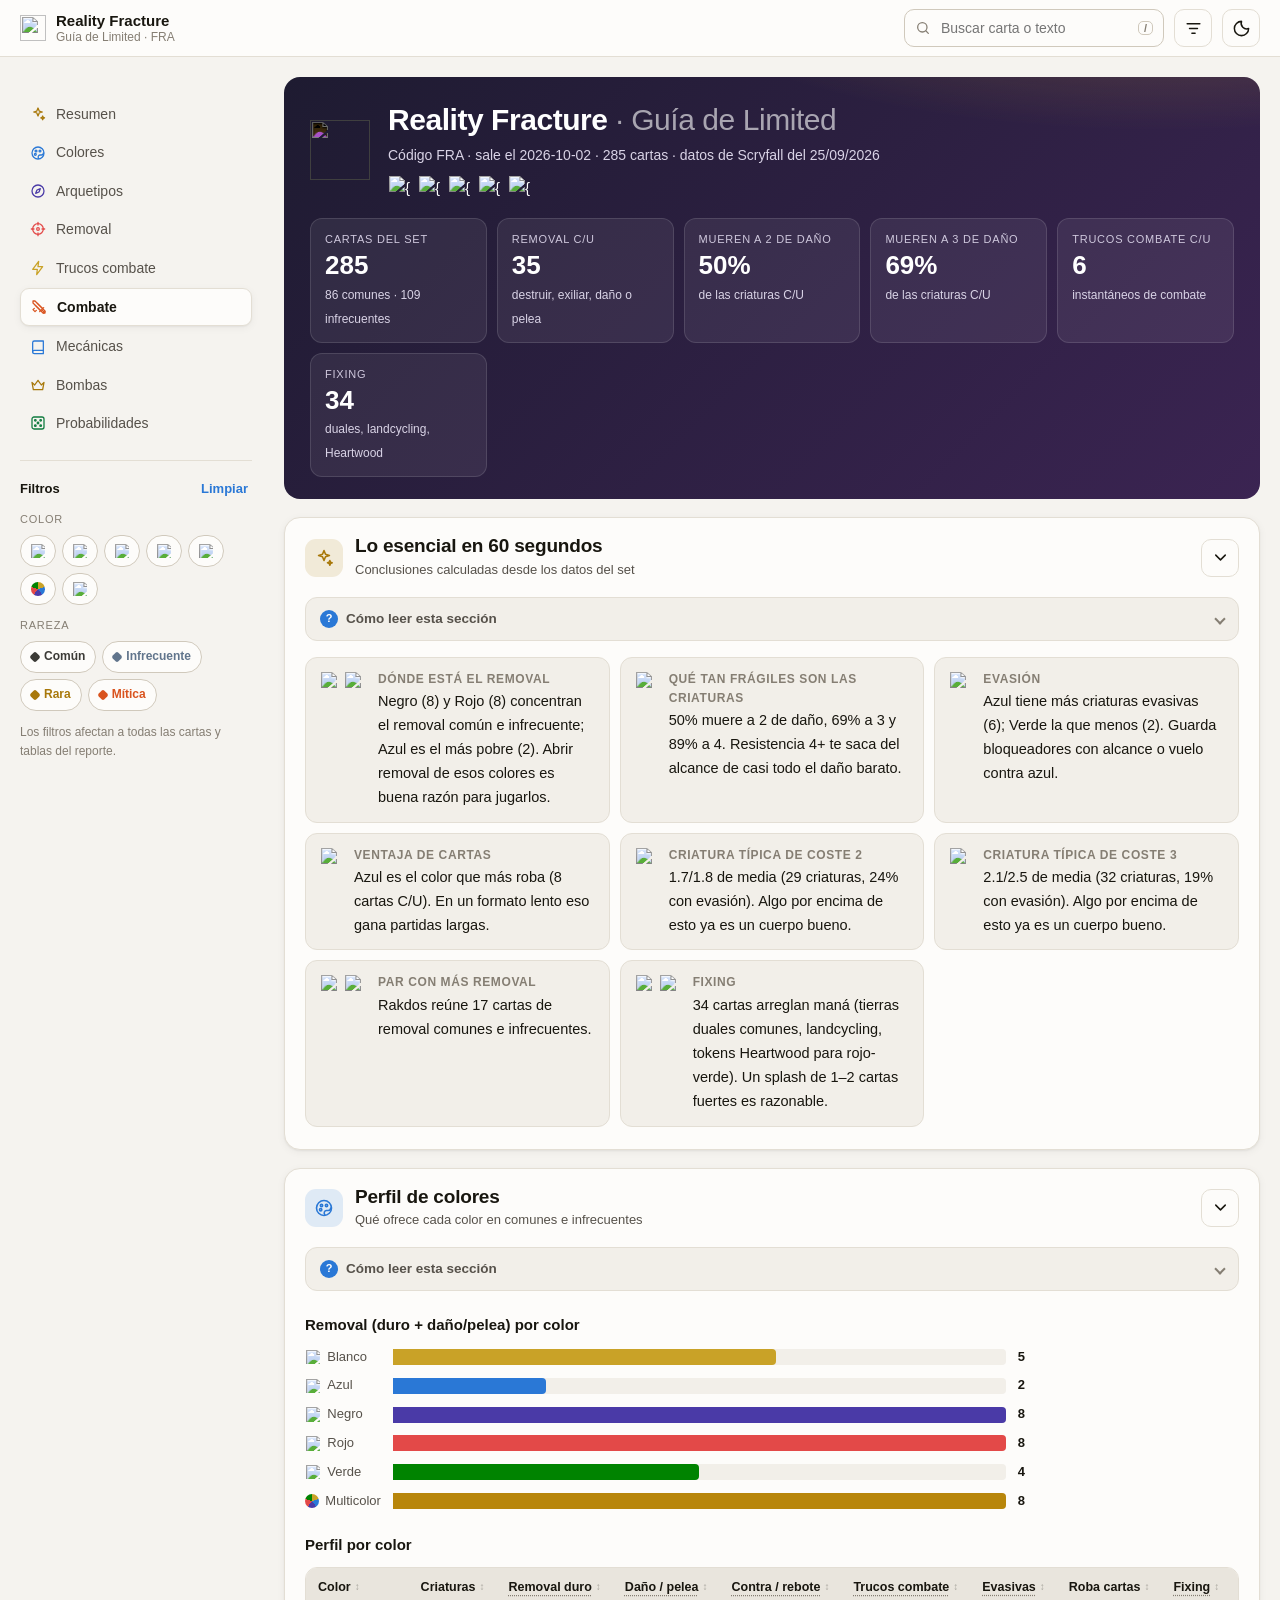
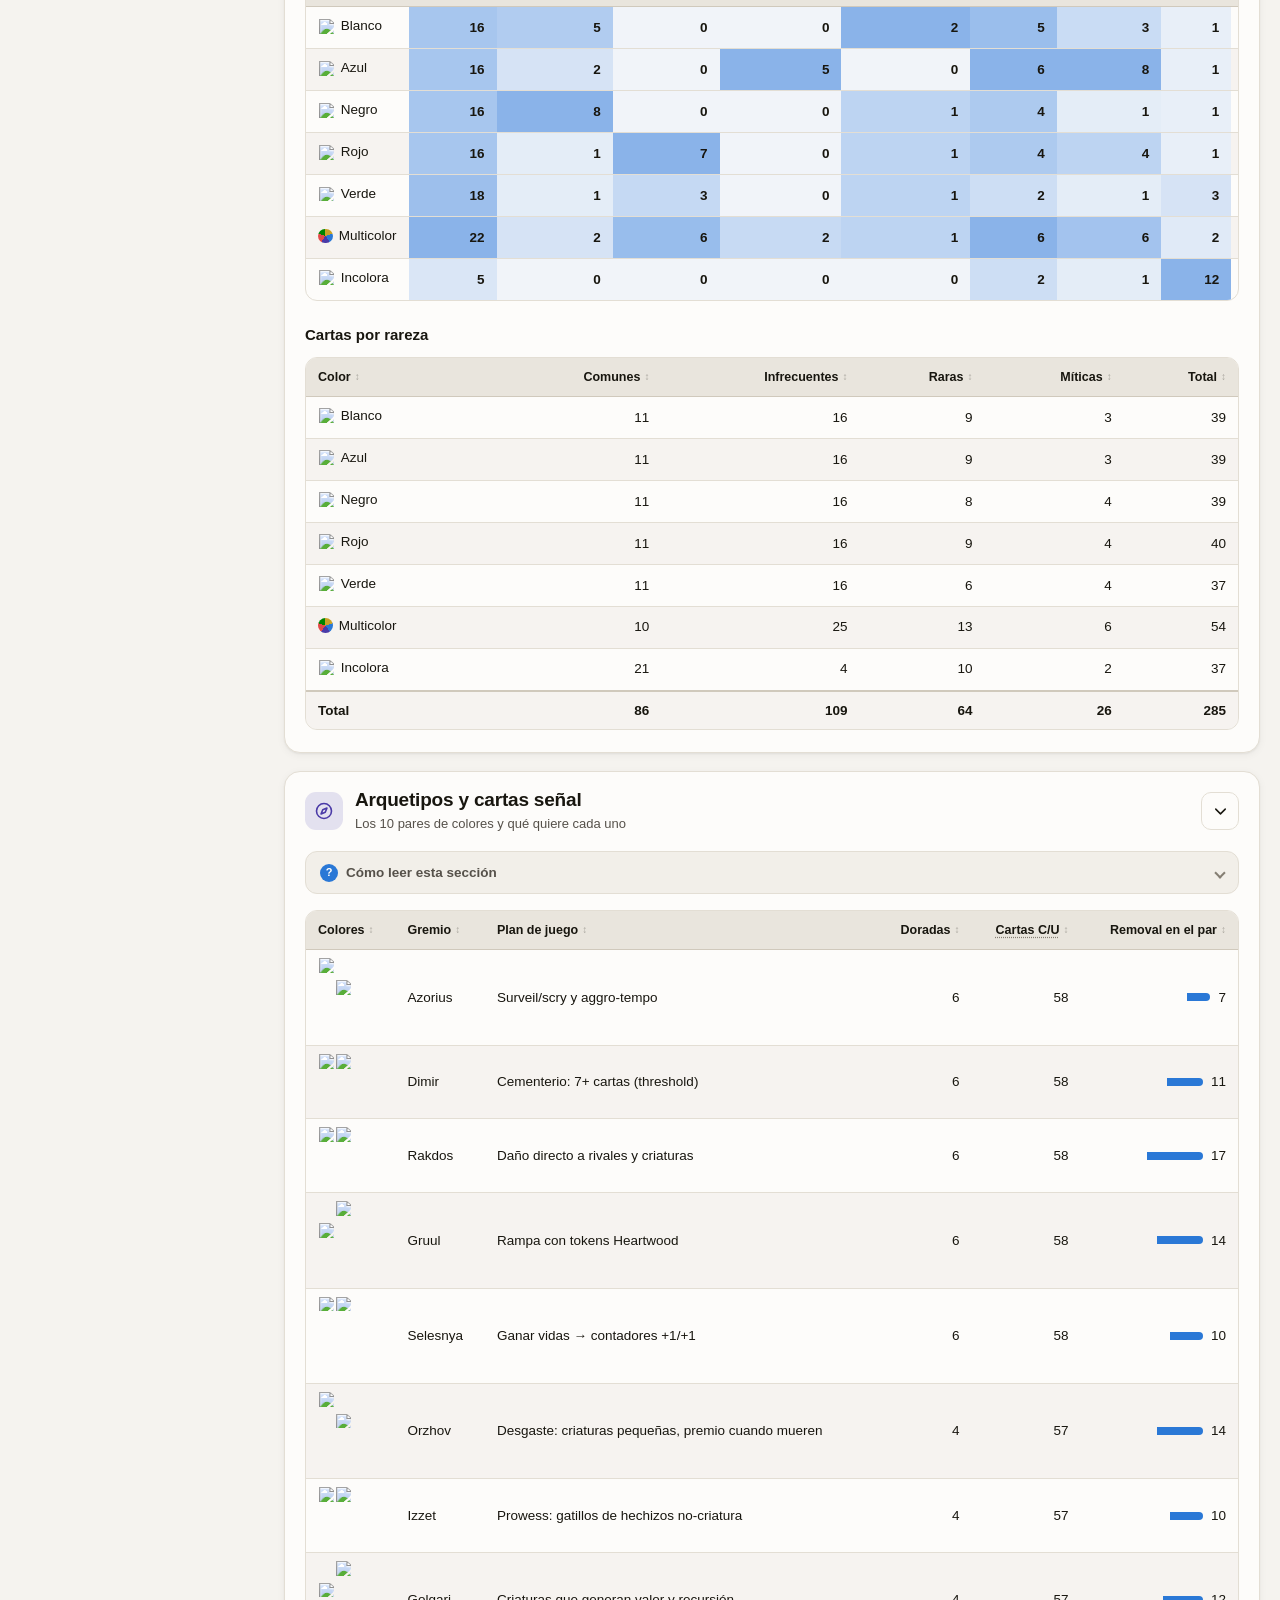
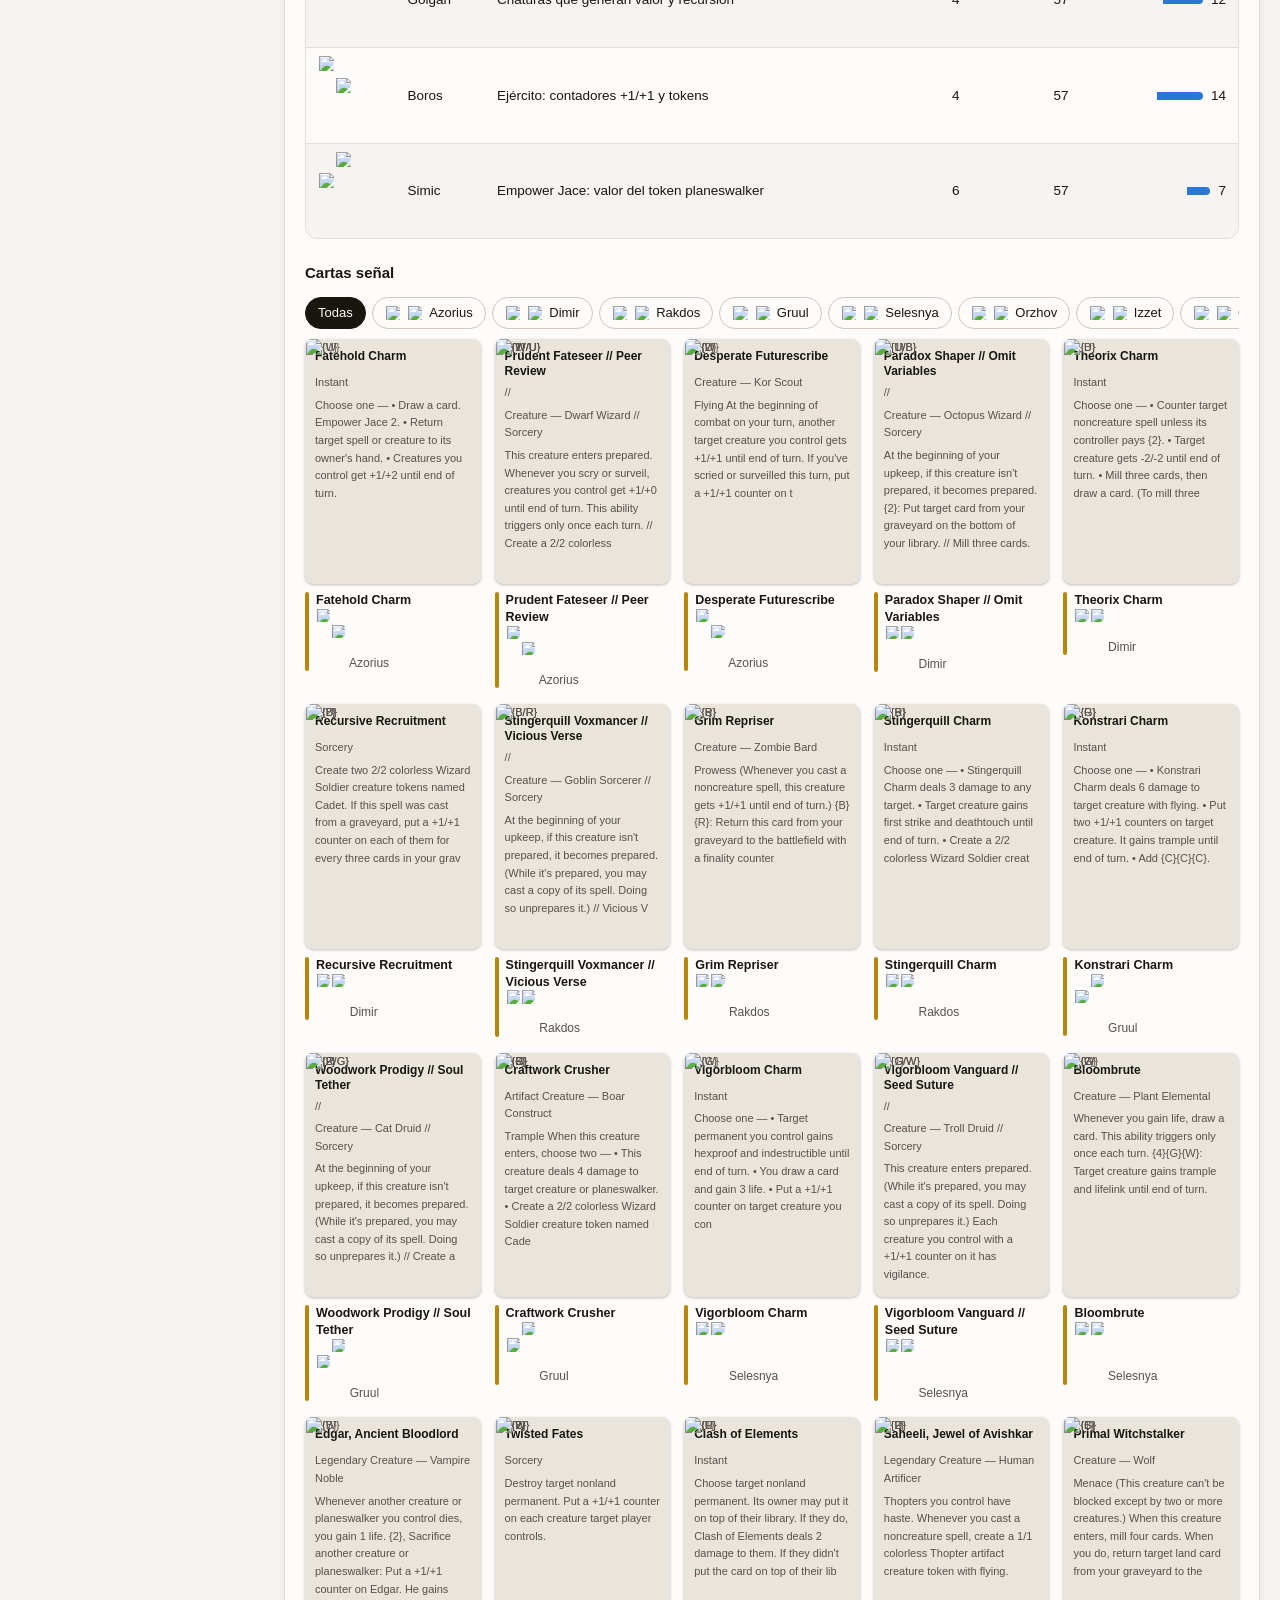
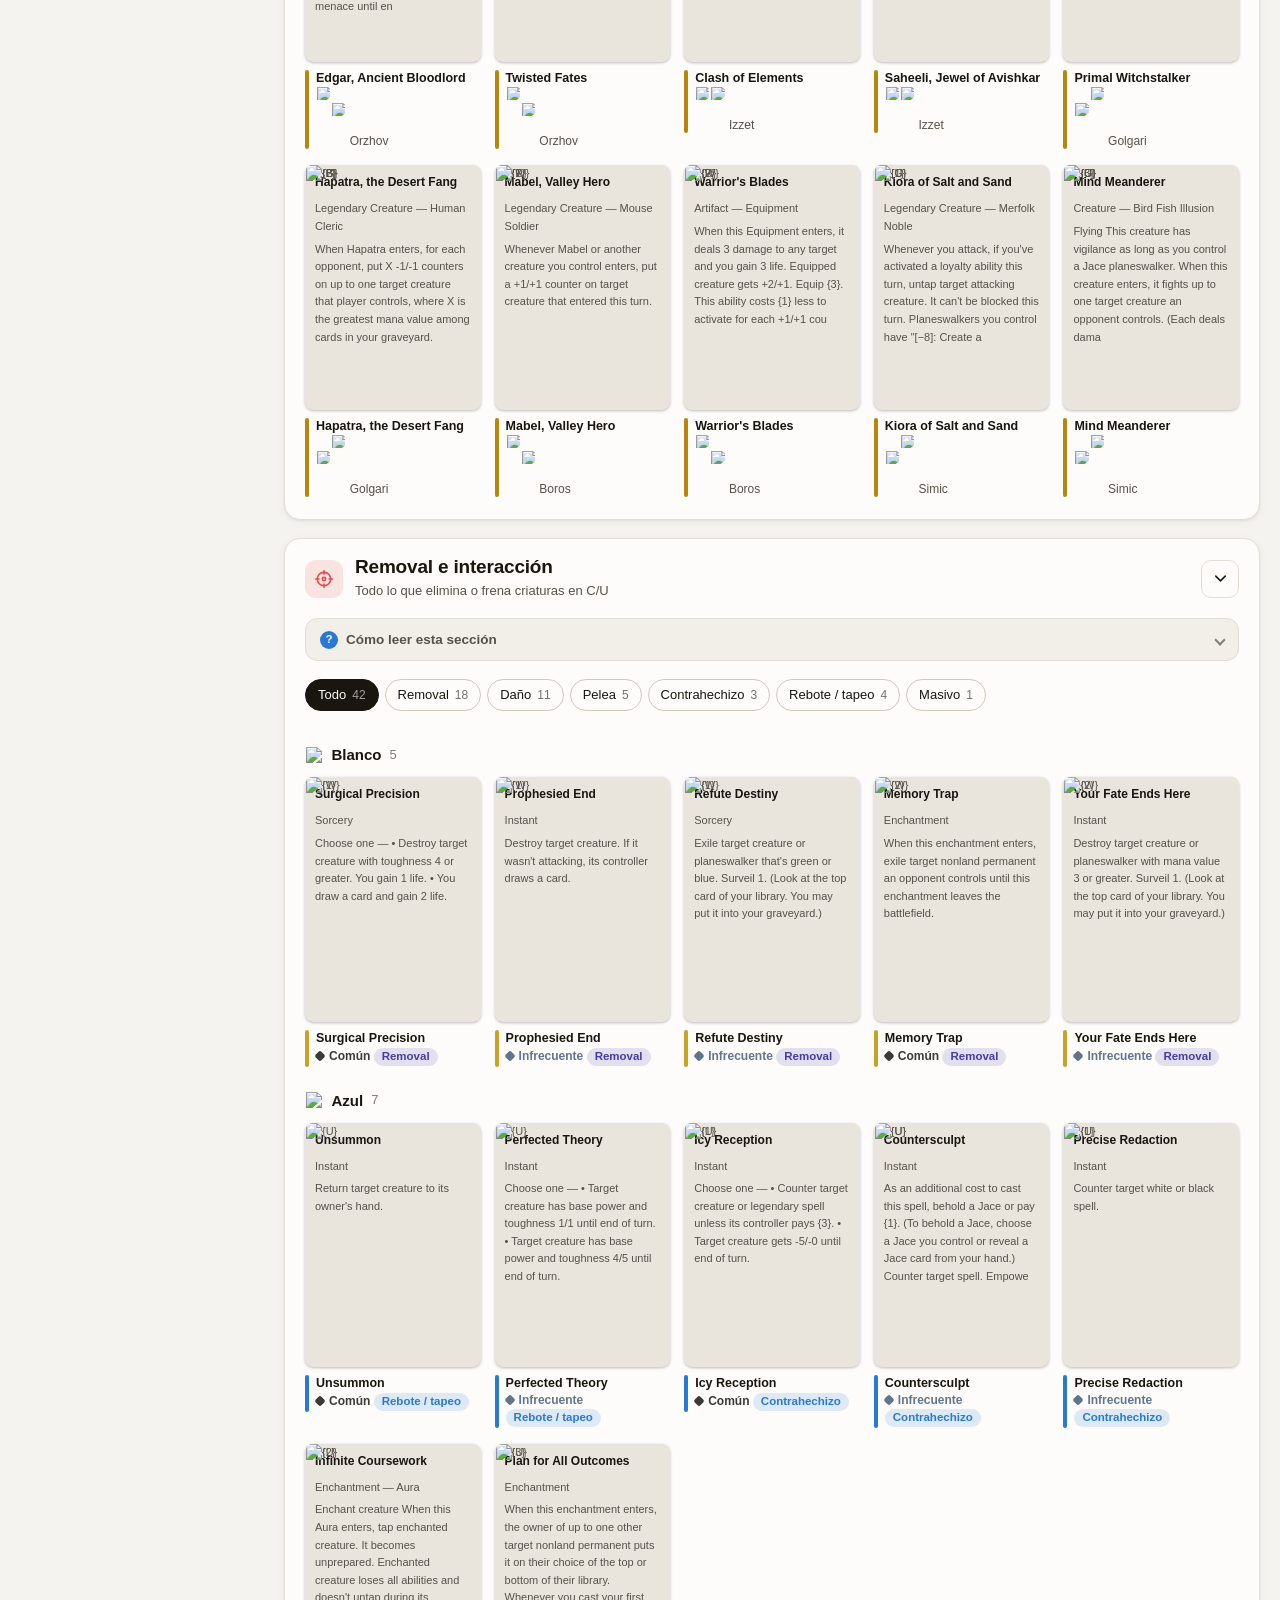
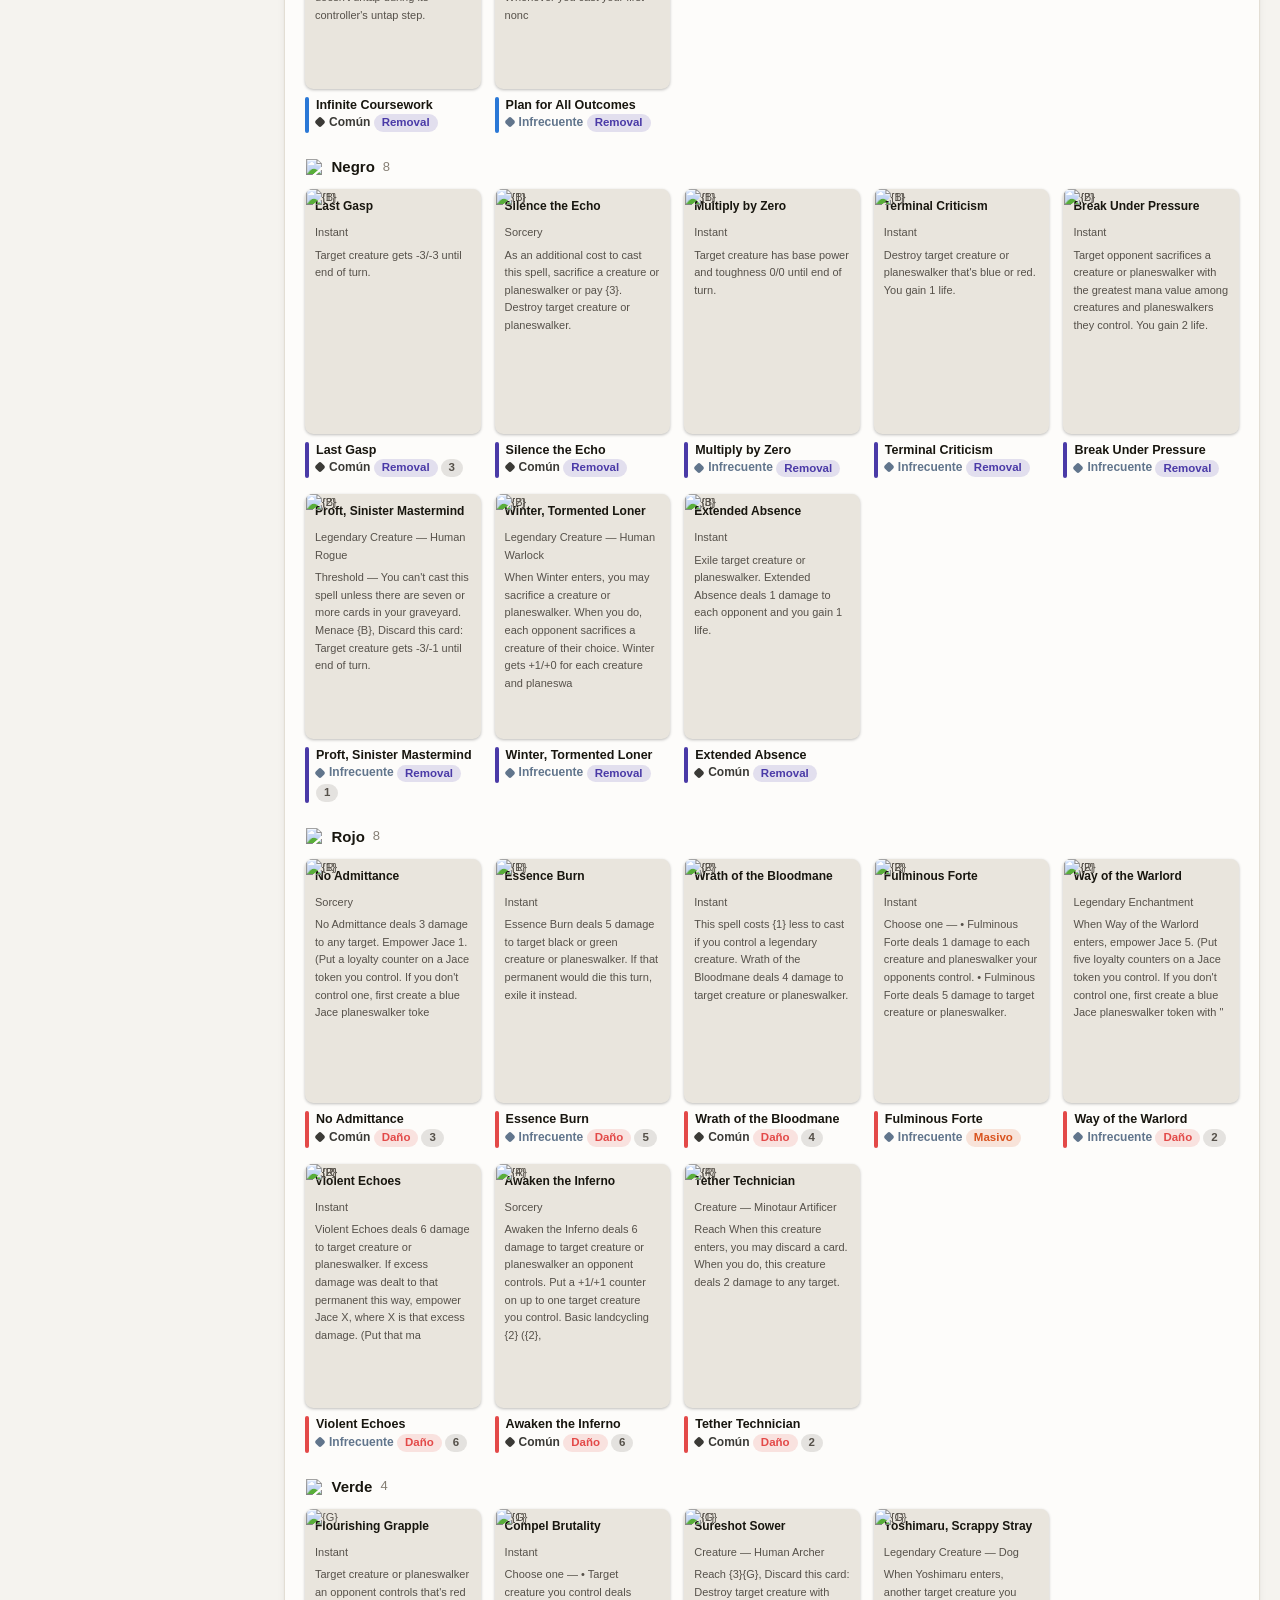
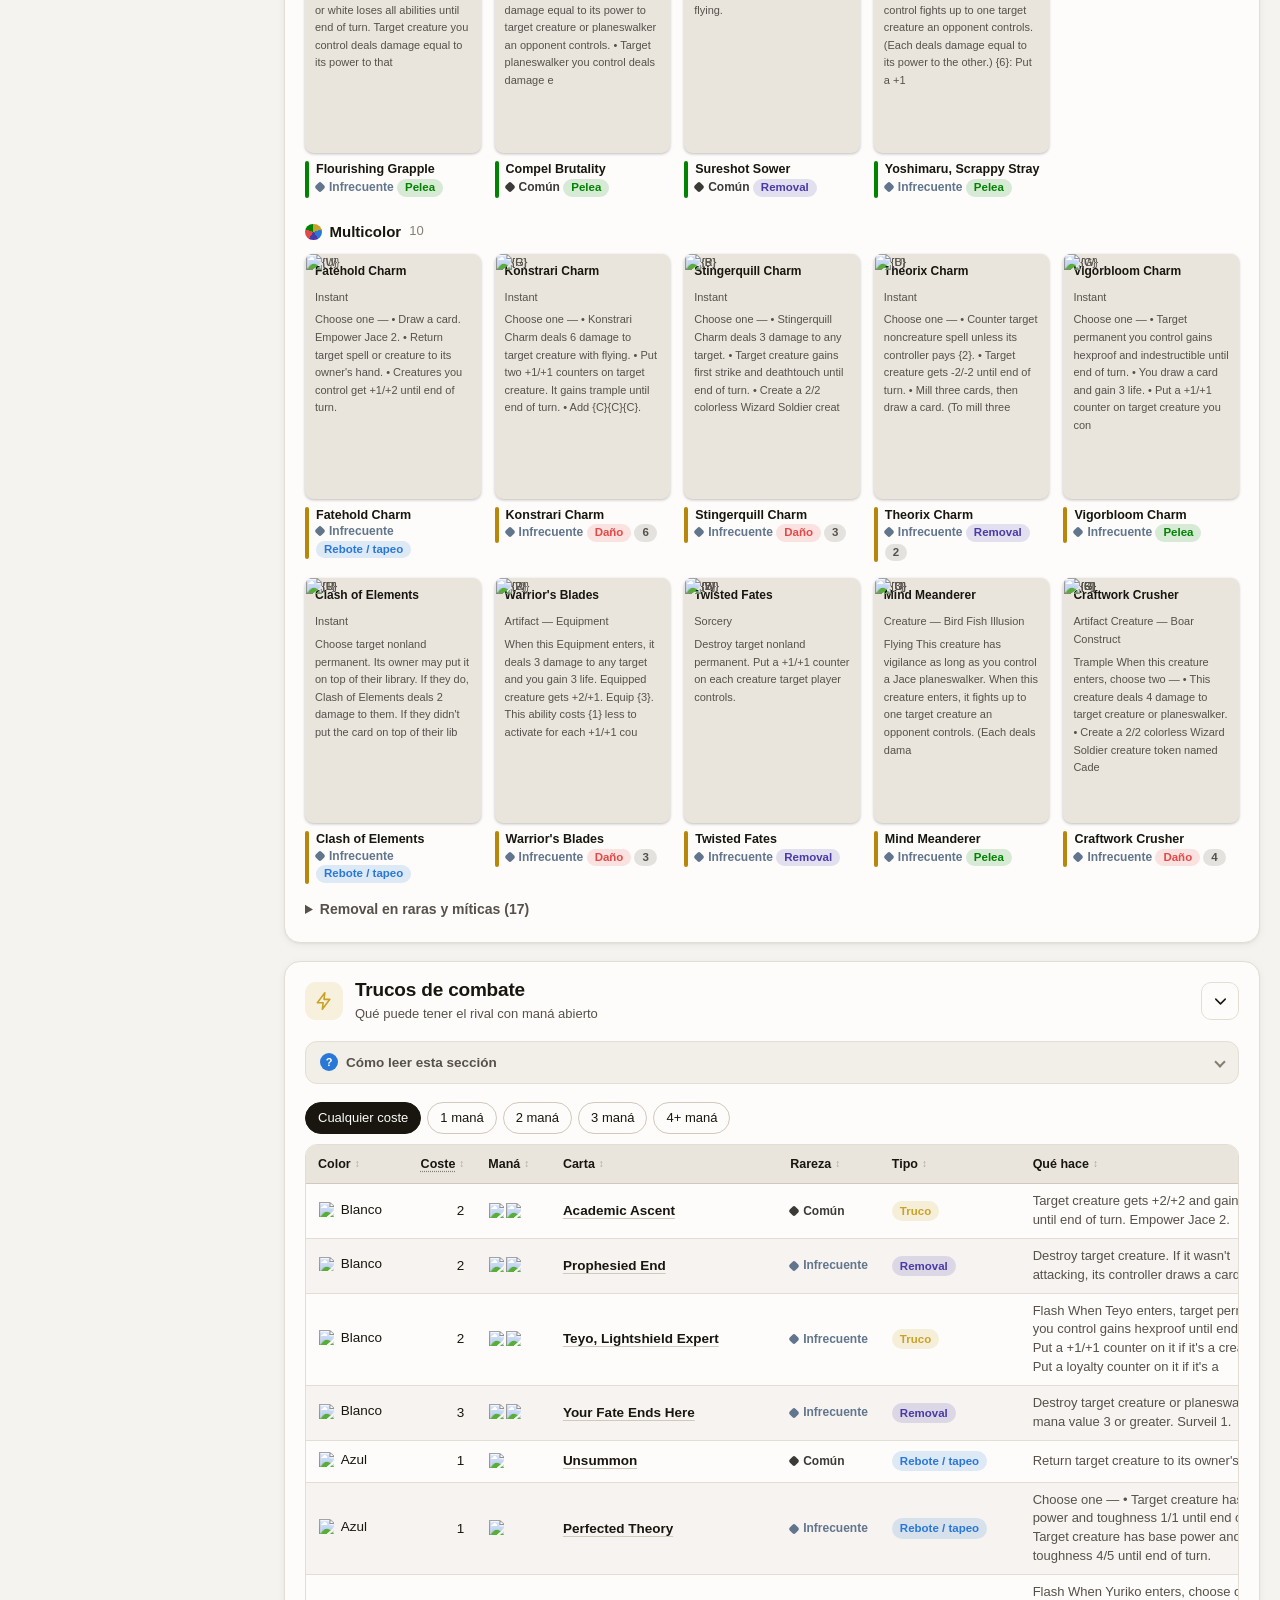
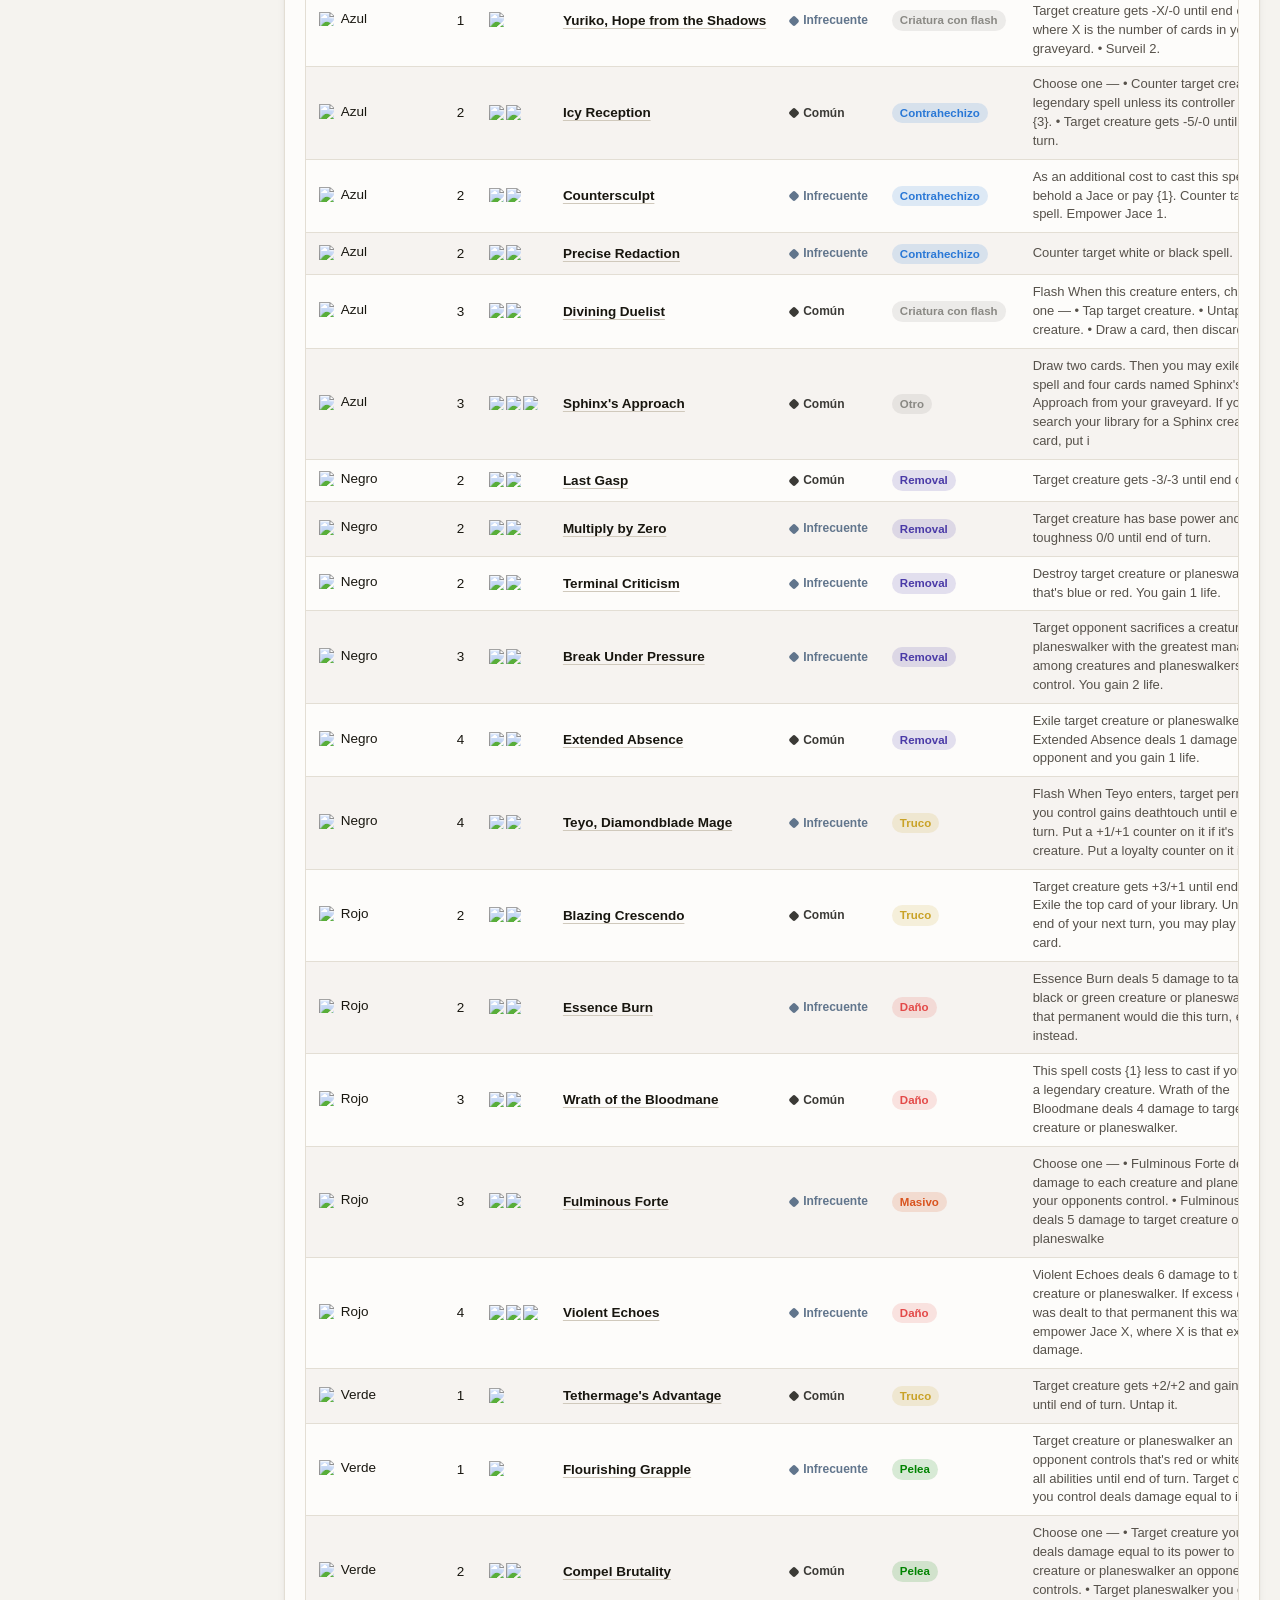
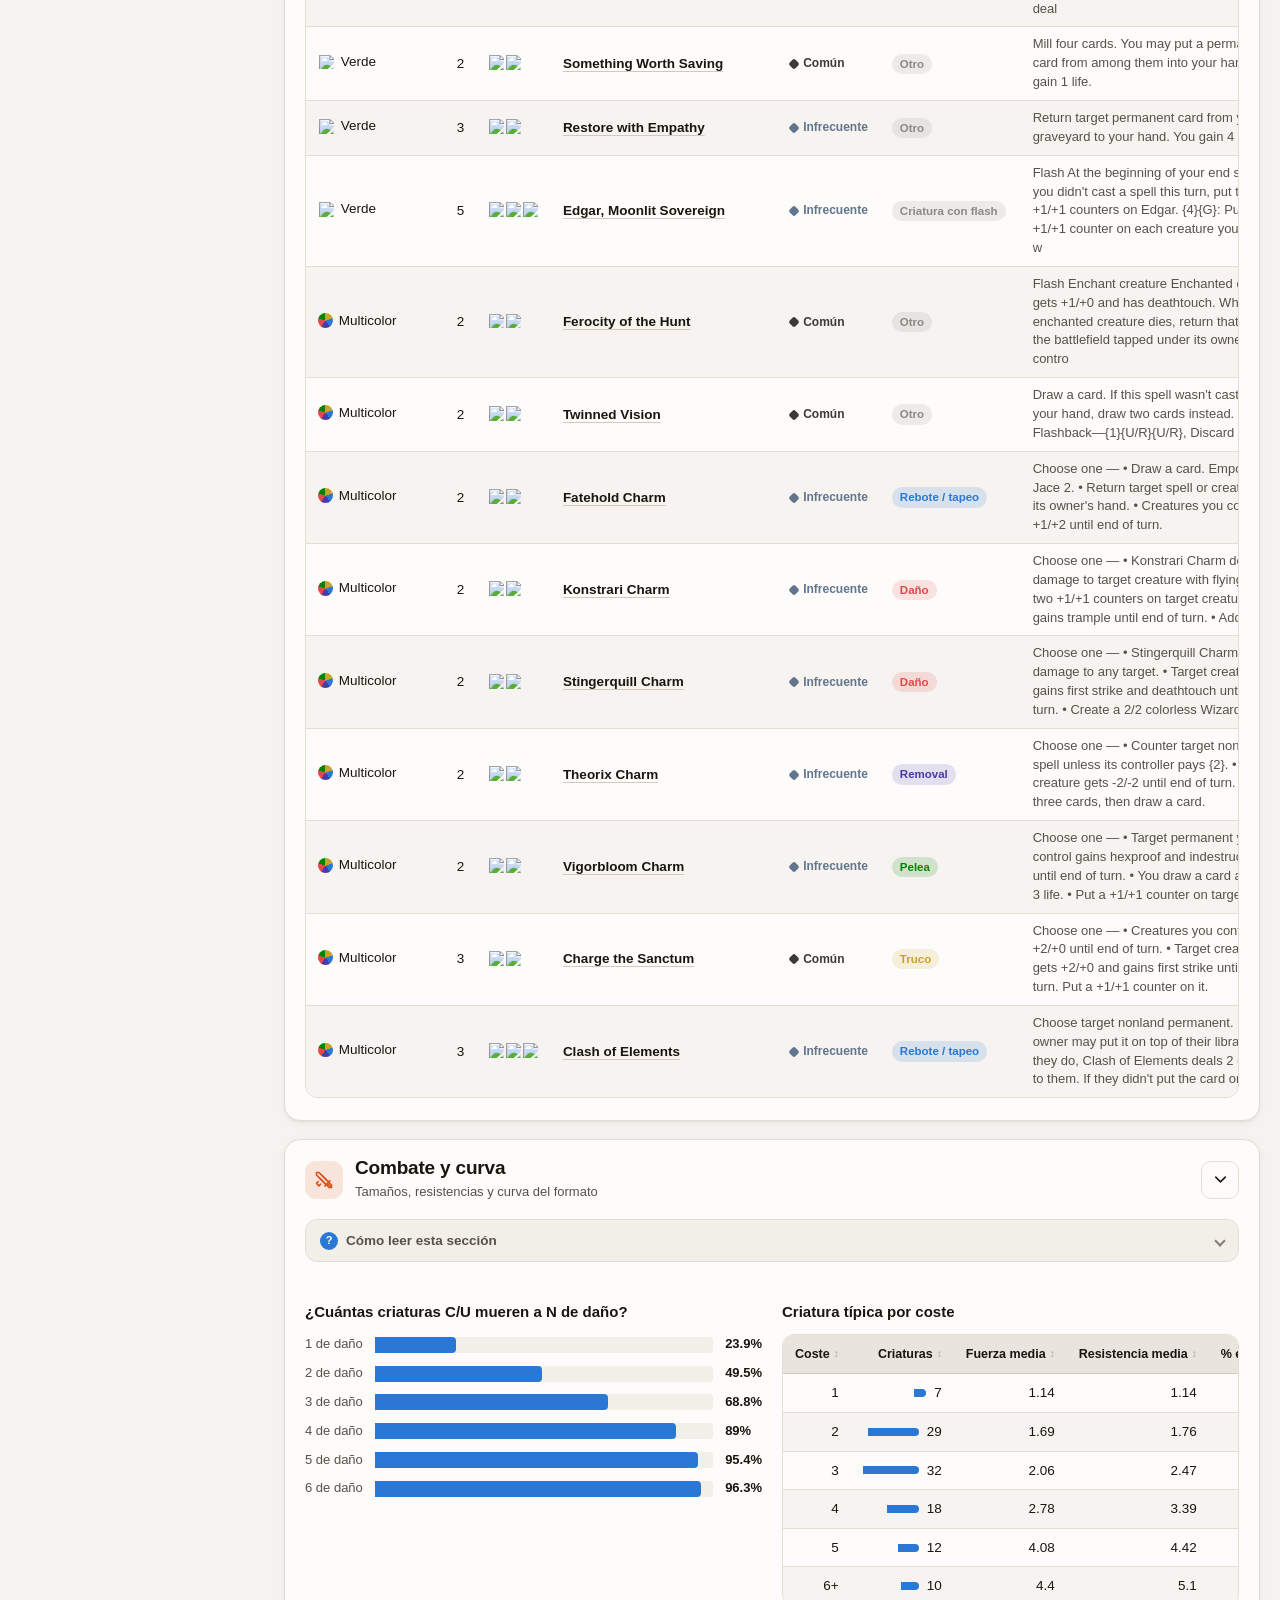
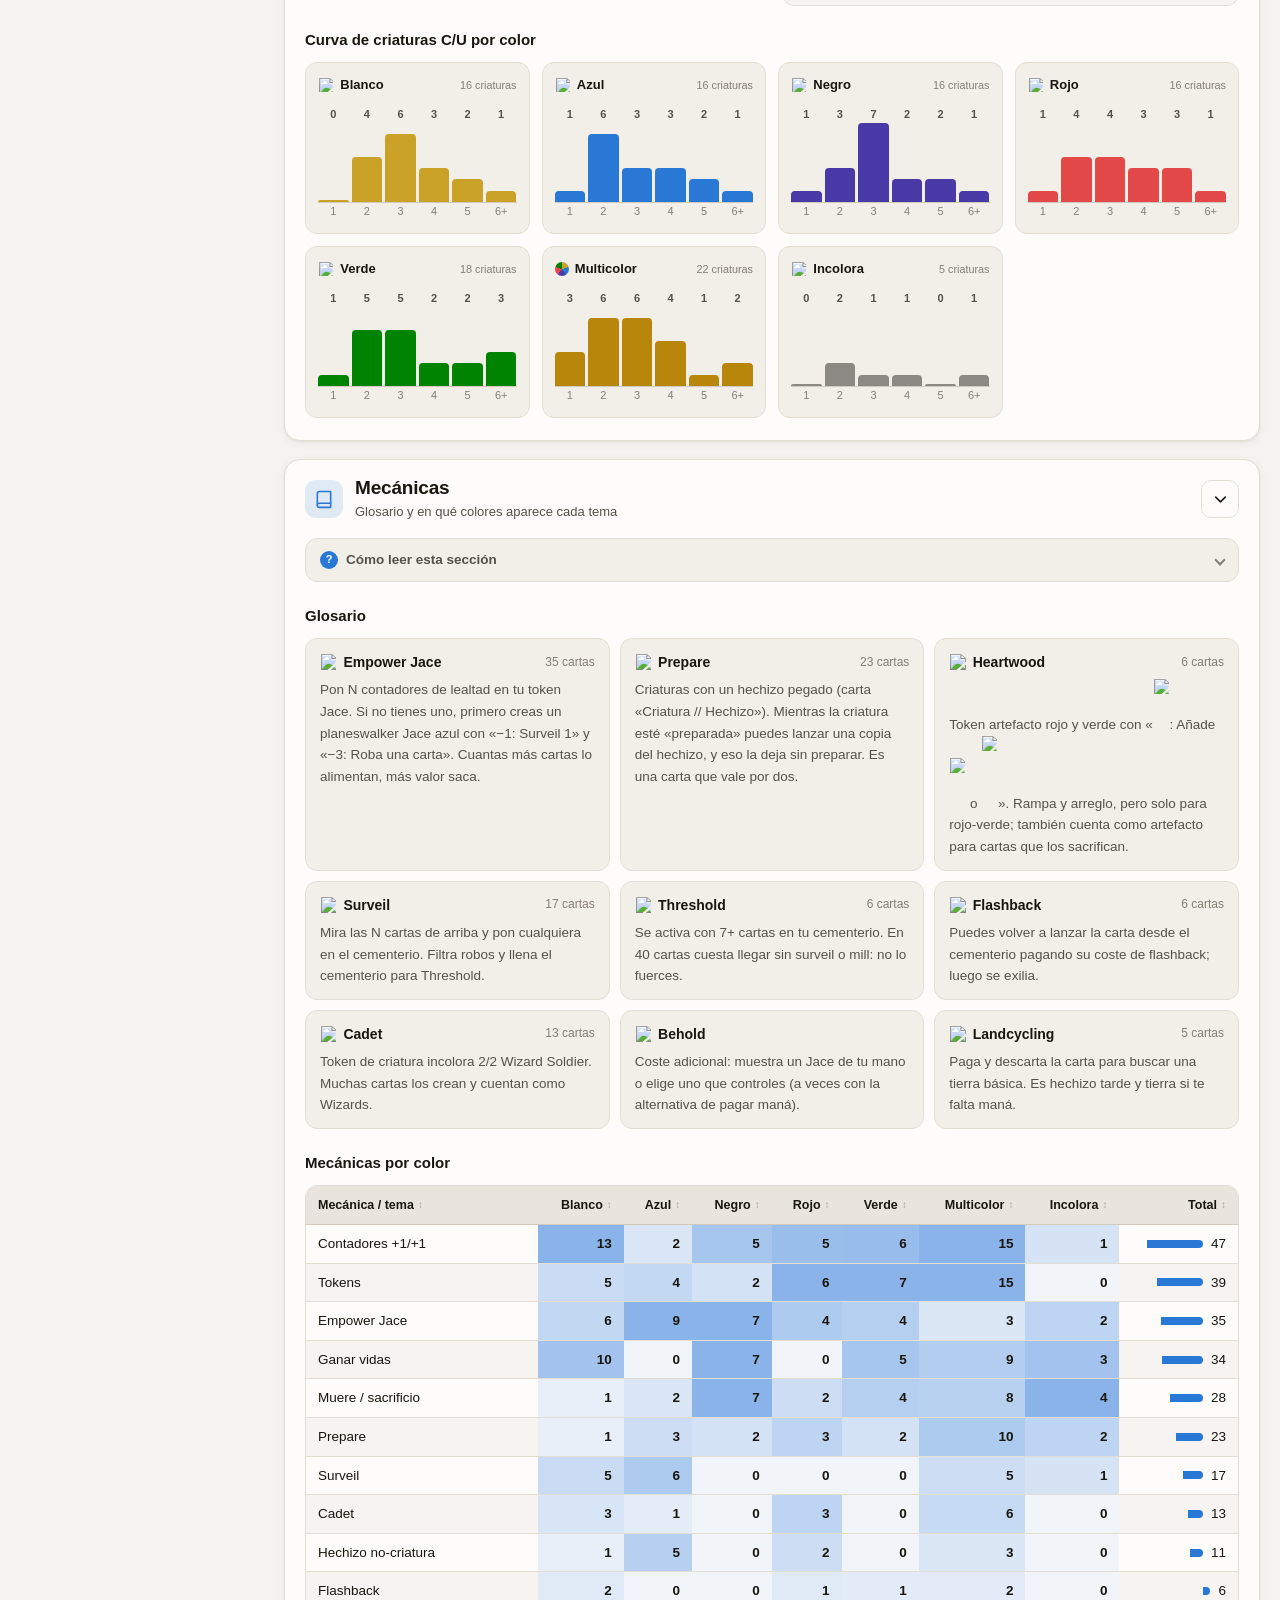
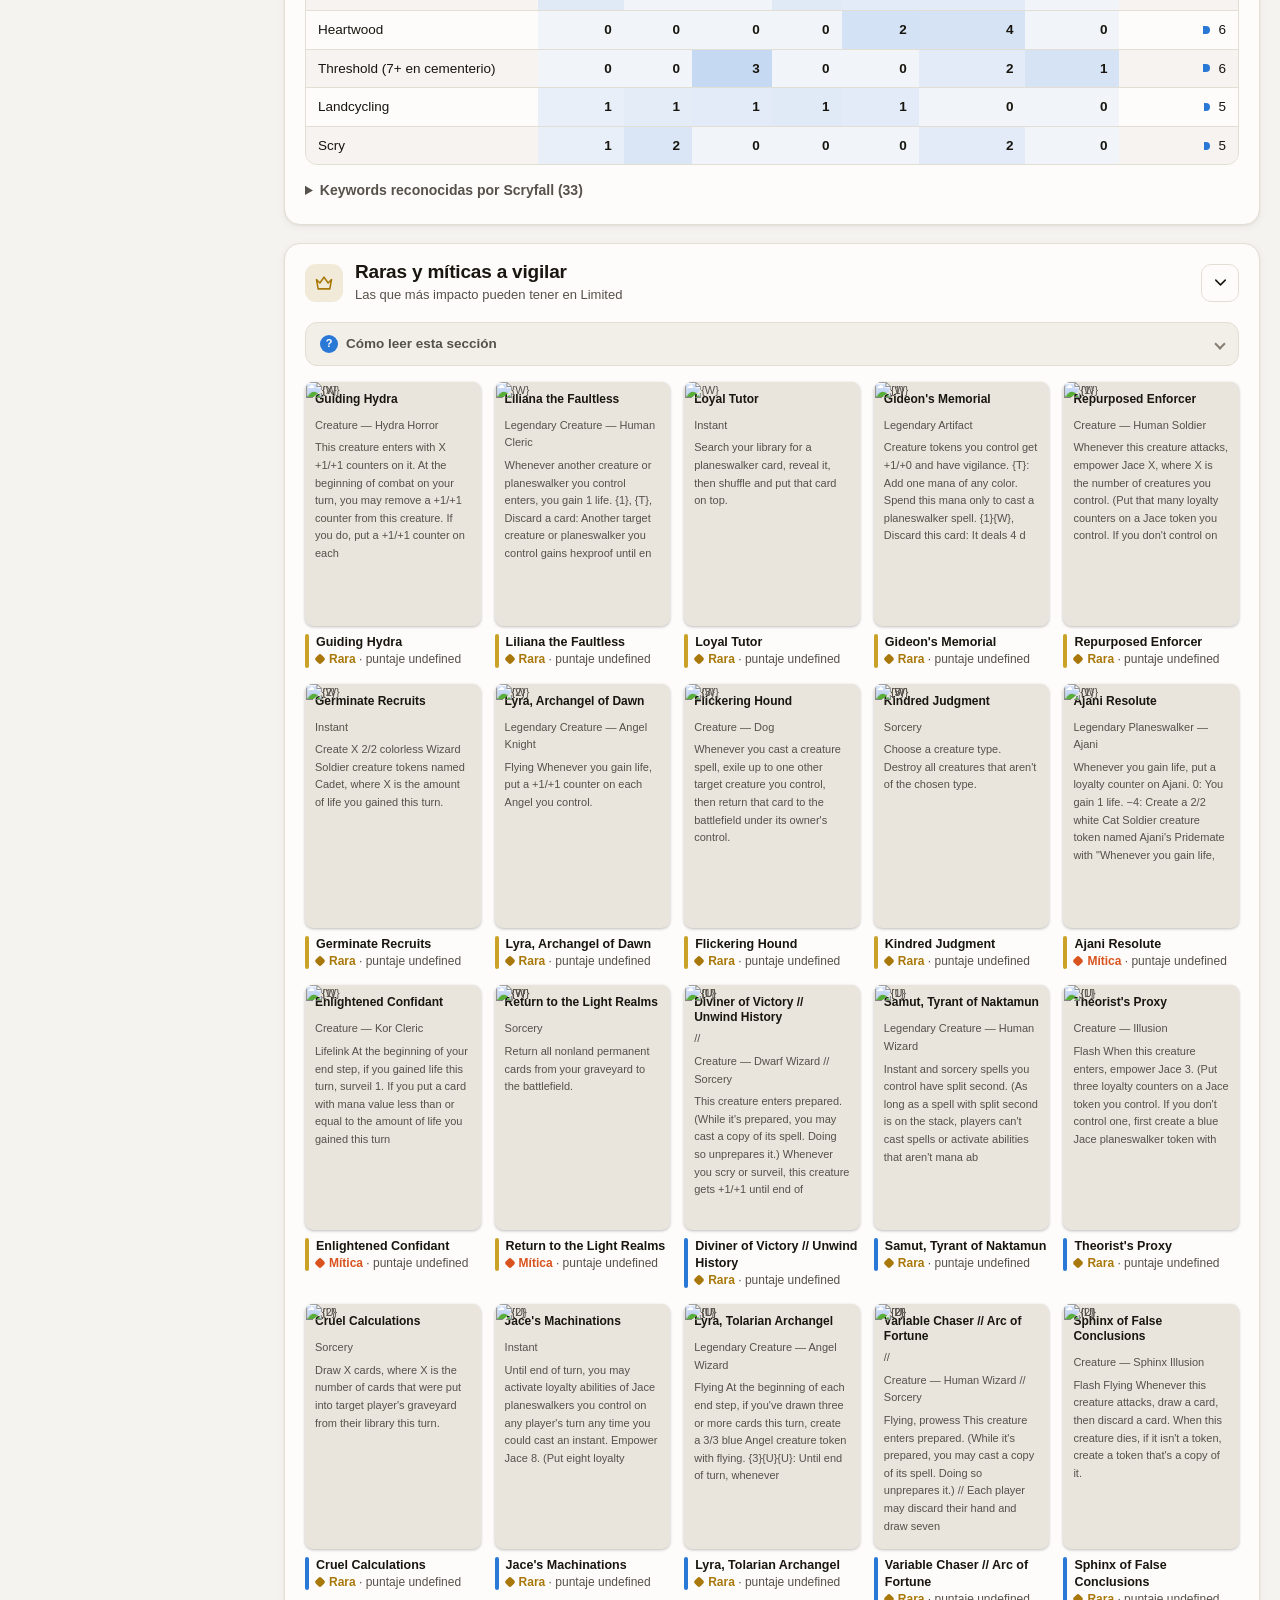
==== commit 0a90c956: "Aclara el README y mejora textos ambiguos del sitio - README: usa la URL real del sitio publicado y " ====
--- a/docs/index.html
+++ b/docs/index.html
@@ -4,7 +4,7 @@
 <meta charset="utf-8">
 <meta name="viewport" content="width=device-width,initial-scale=1,viewport-fit=cover">
 <title>Guía de Limited · MTG</title>
-<meta name="description" content="Guía de Limited y prerelease generada desde datos de Scryfall: removal, trucos, arquetipos, curva y evaluación de pool.">
+<meta name="description" content="Guía de Limited y prerelease generada desde datos de Scryfall: removal, trucos de combate, arquetipos, curva y evaluación de pool.">
 <meta name="color-scheme" content="light dark">
 <link rel="preconnect" href="https://cards.scryfall.io" crossorigin>
 <link rel="preconnect" href="https://svgs.scryfall.io" crossorigin>
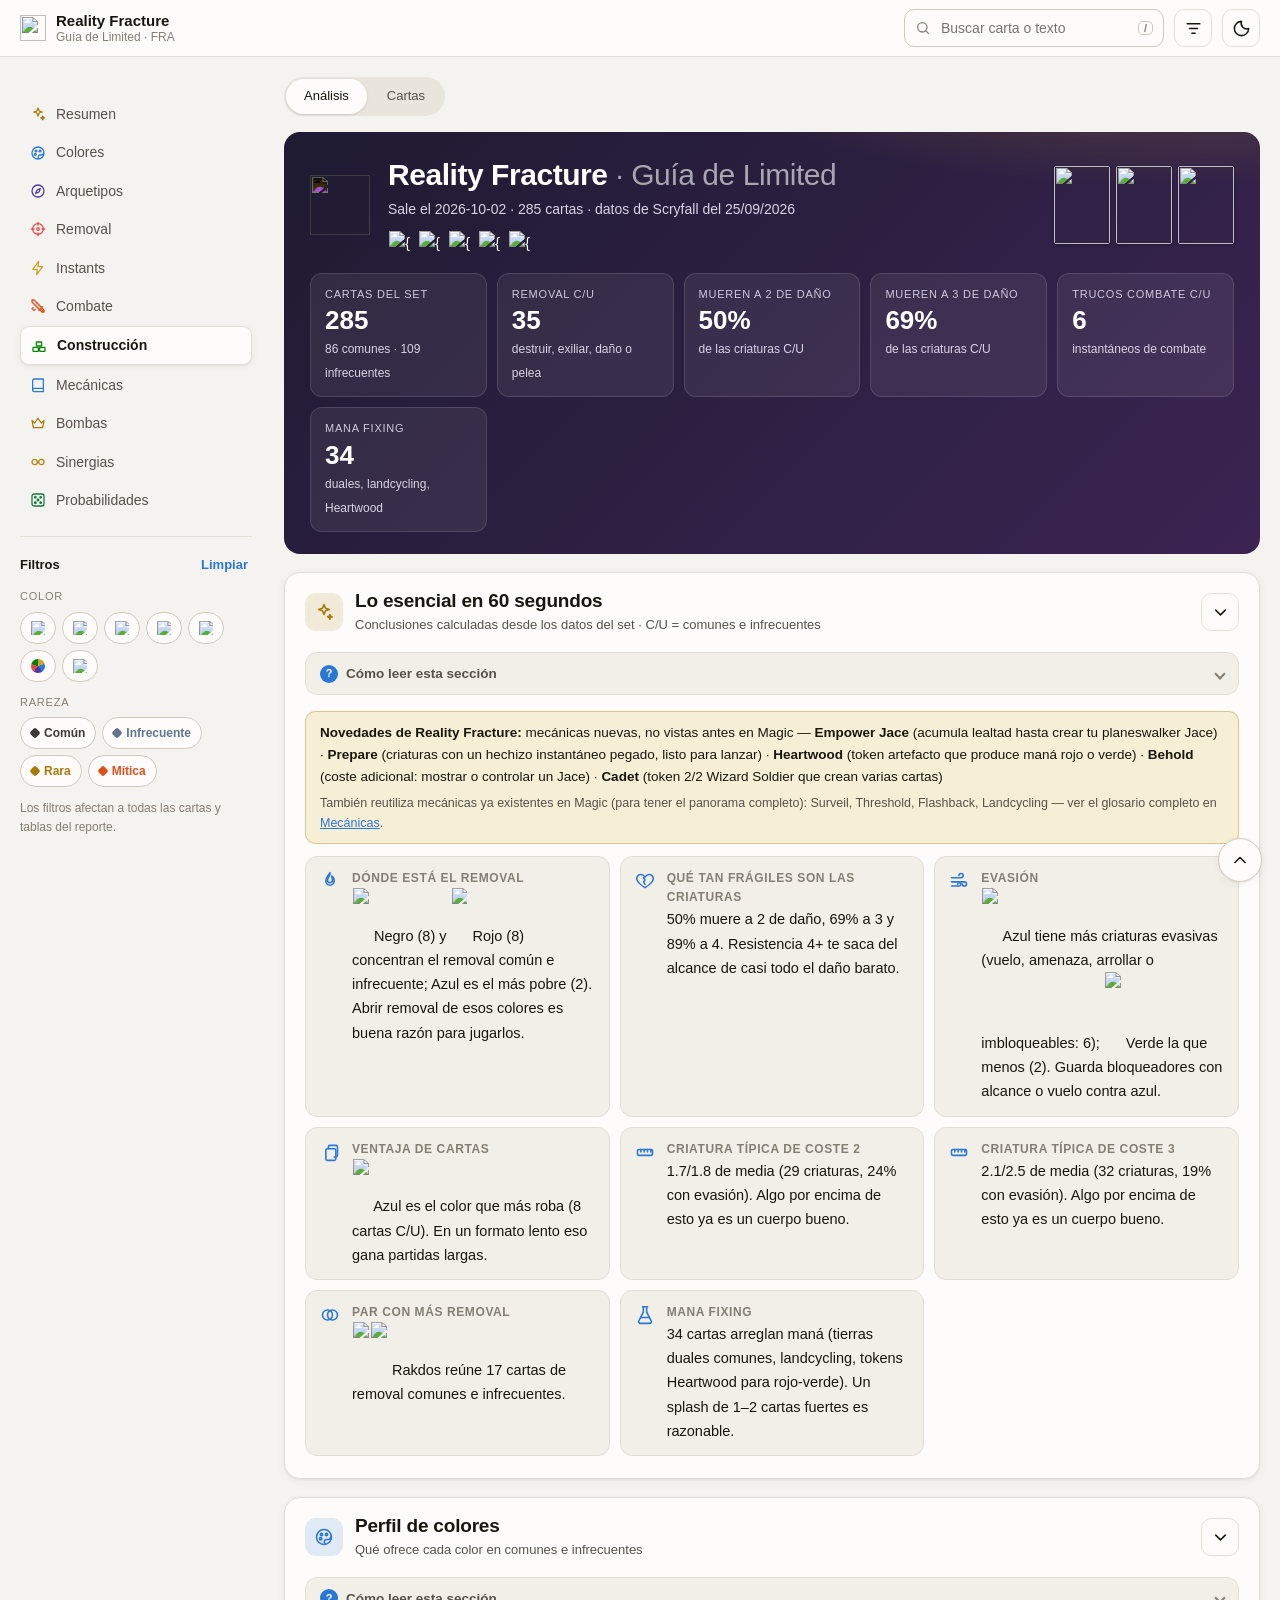
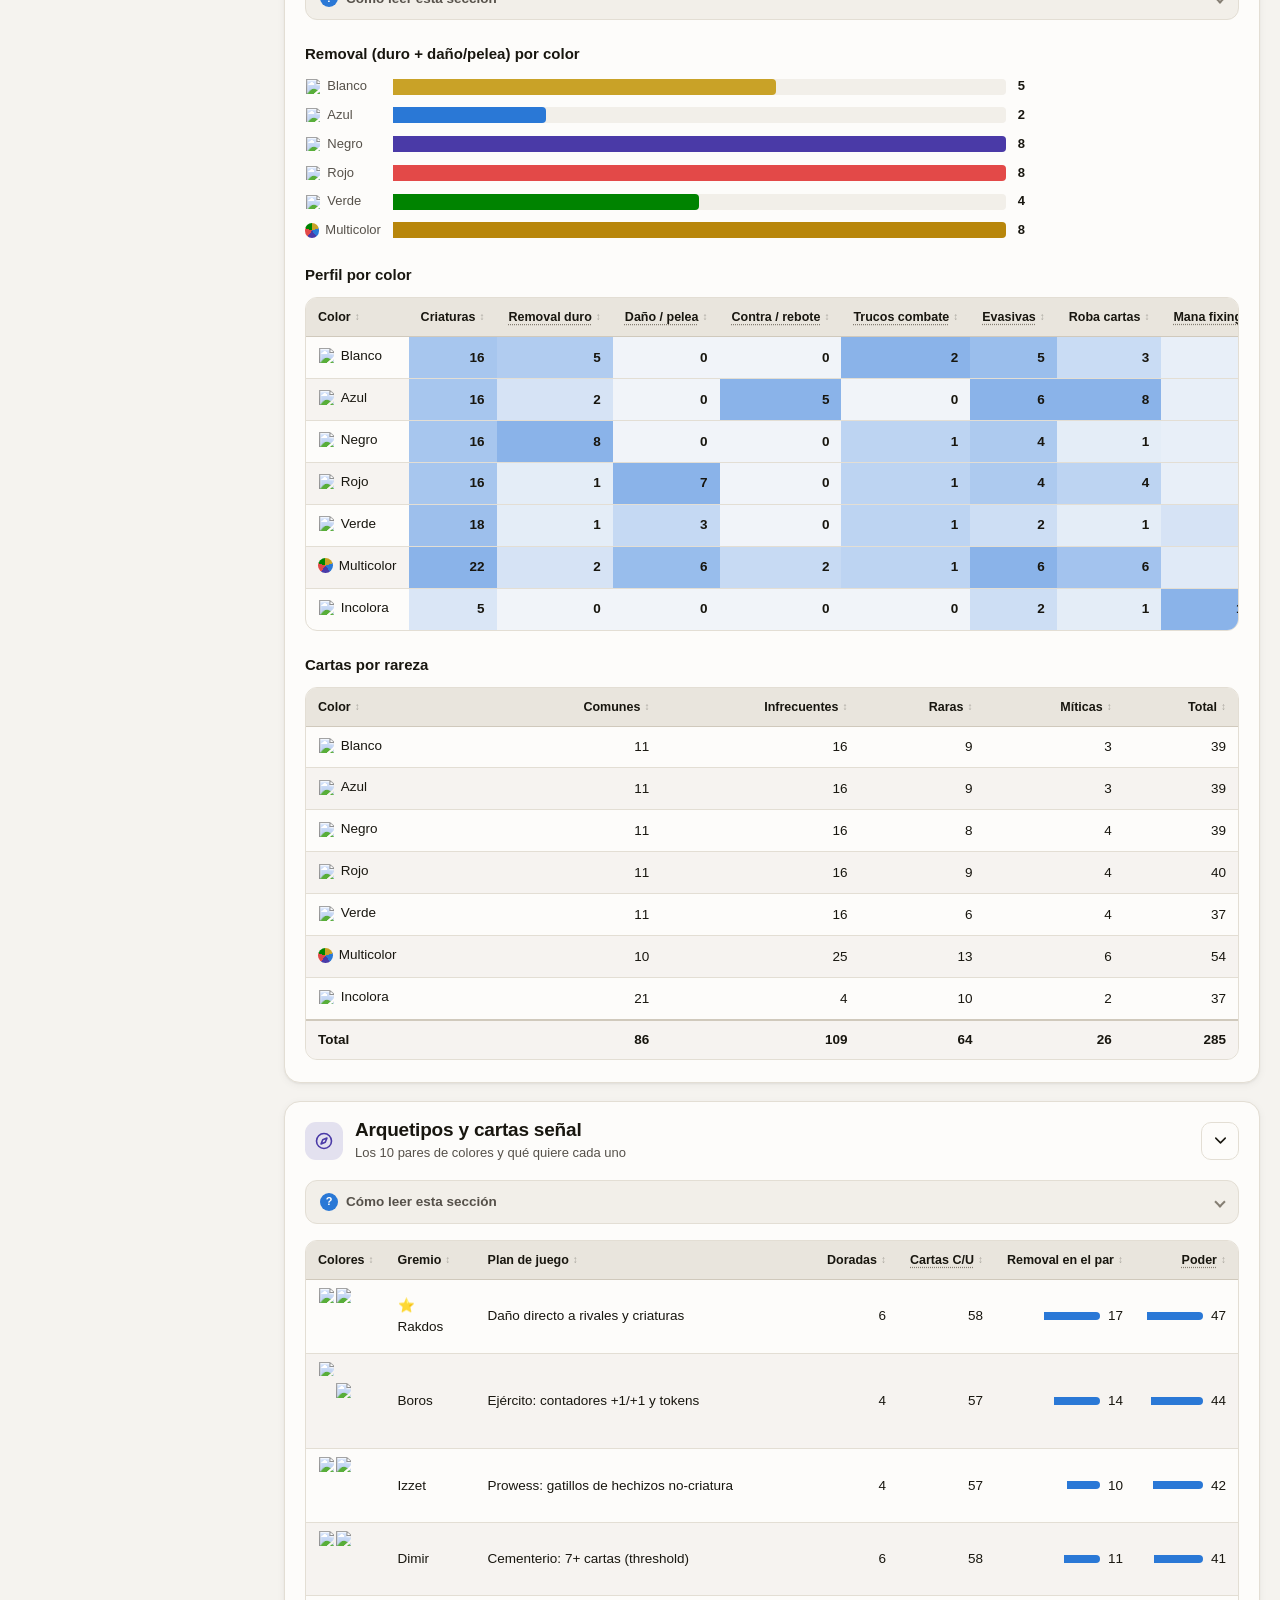
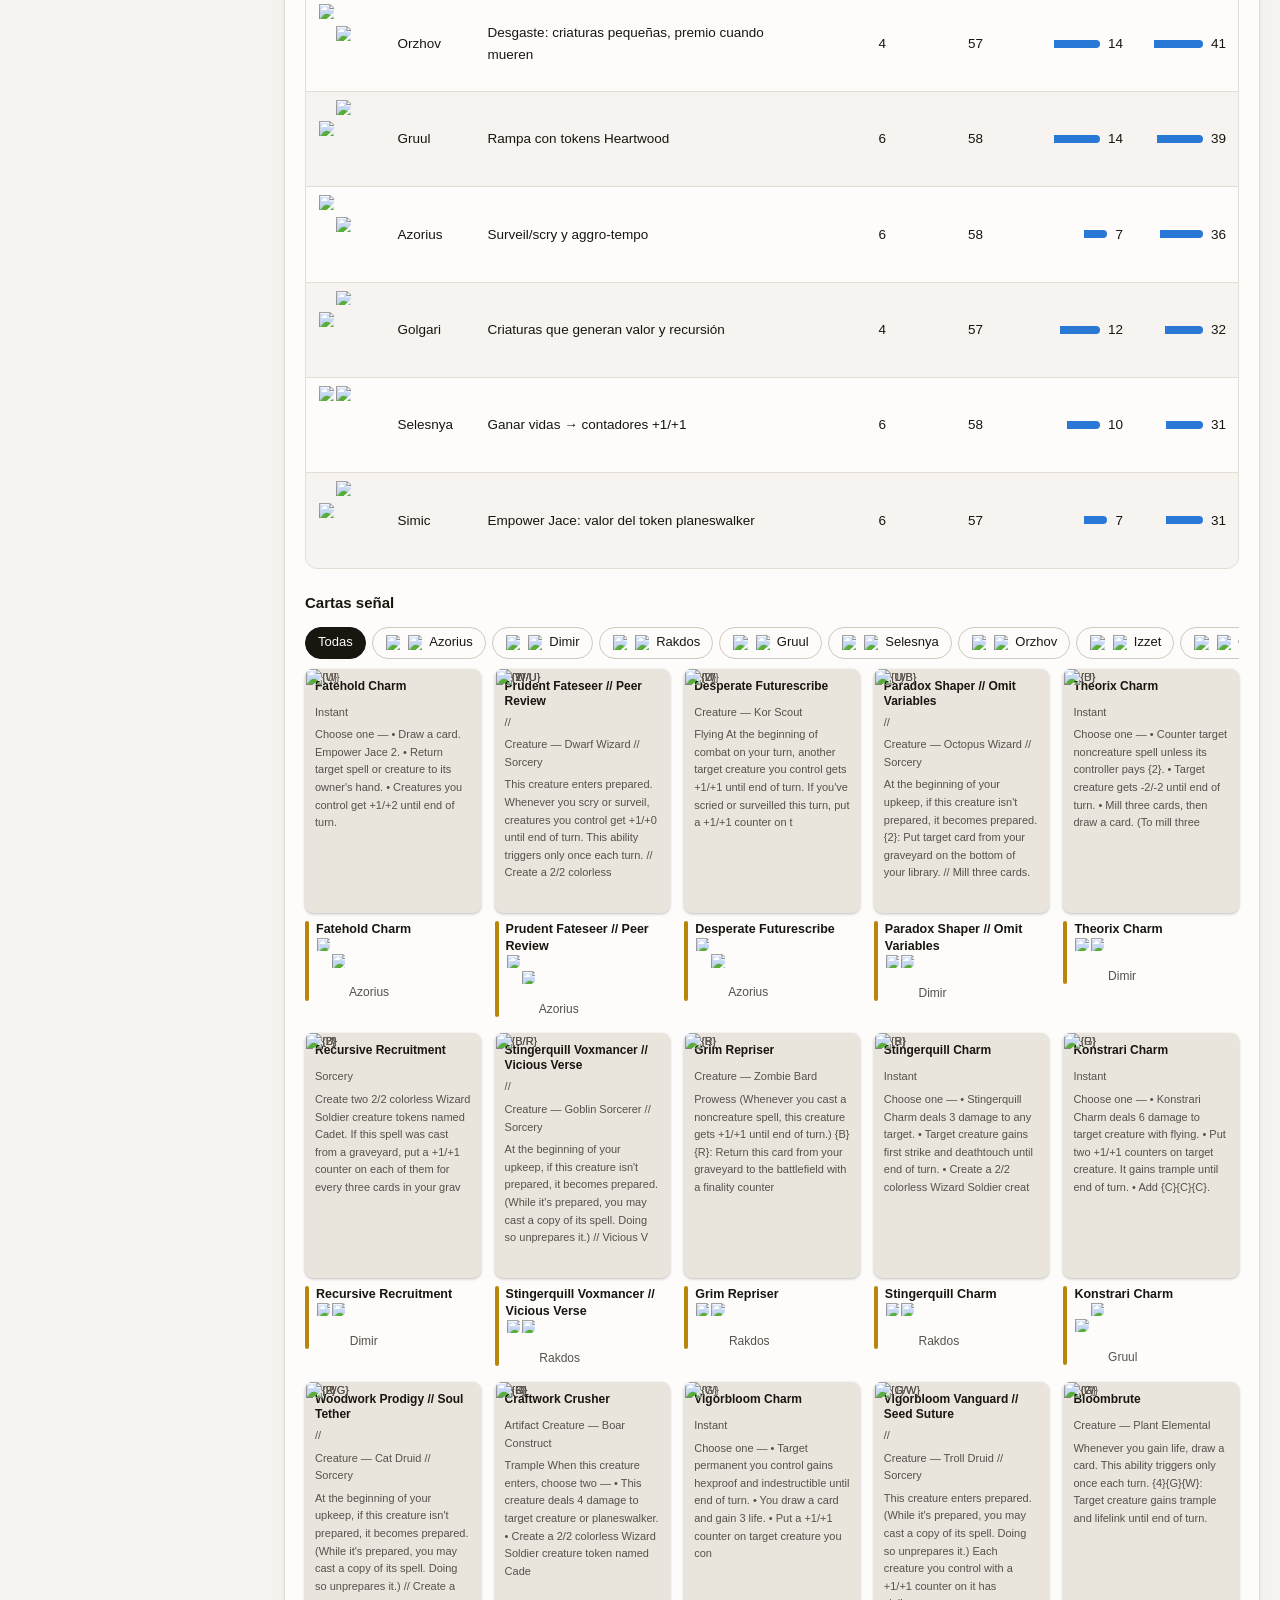
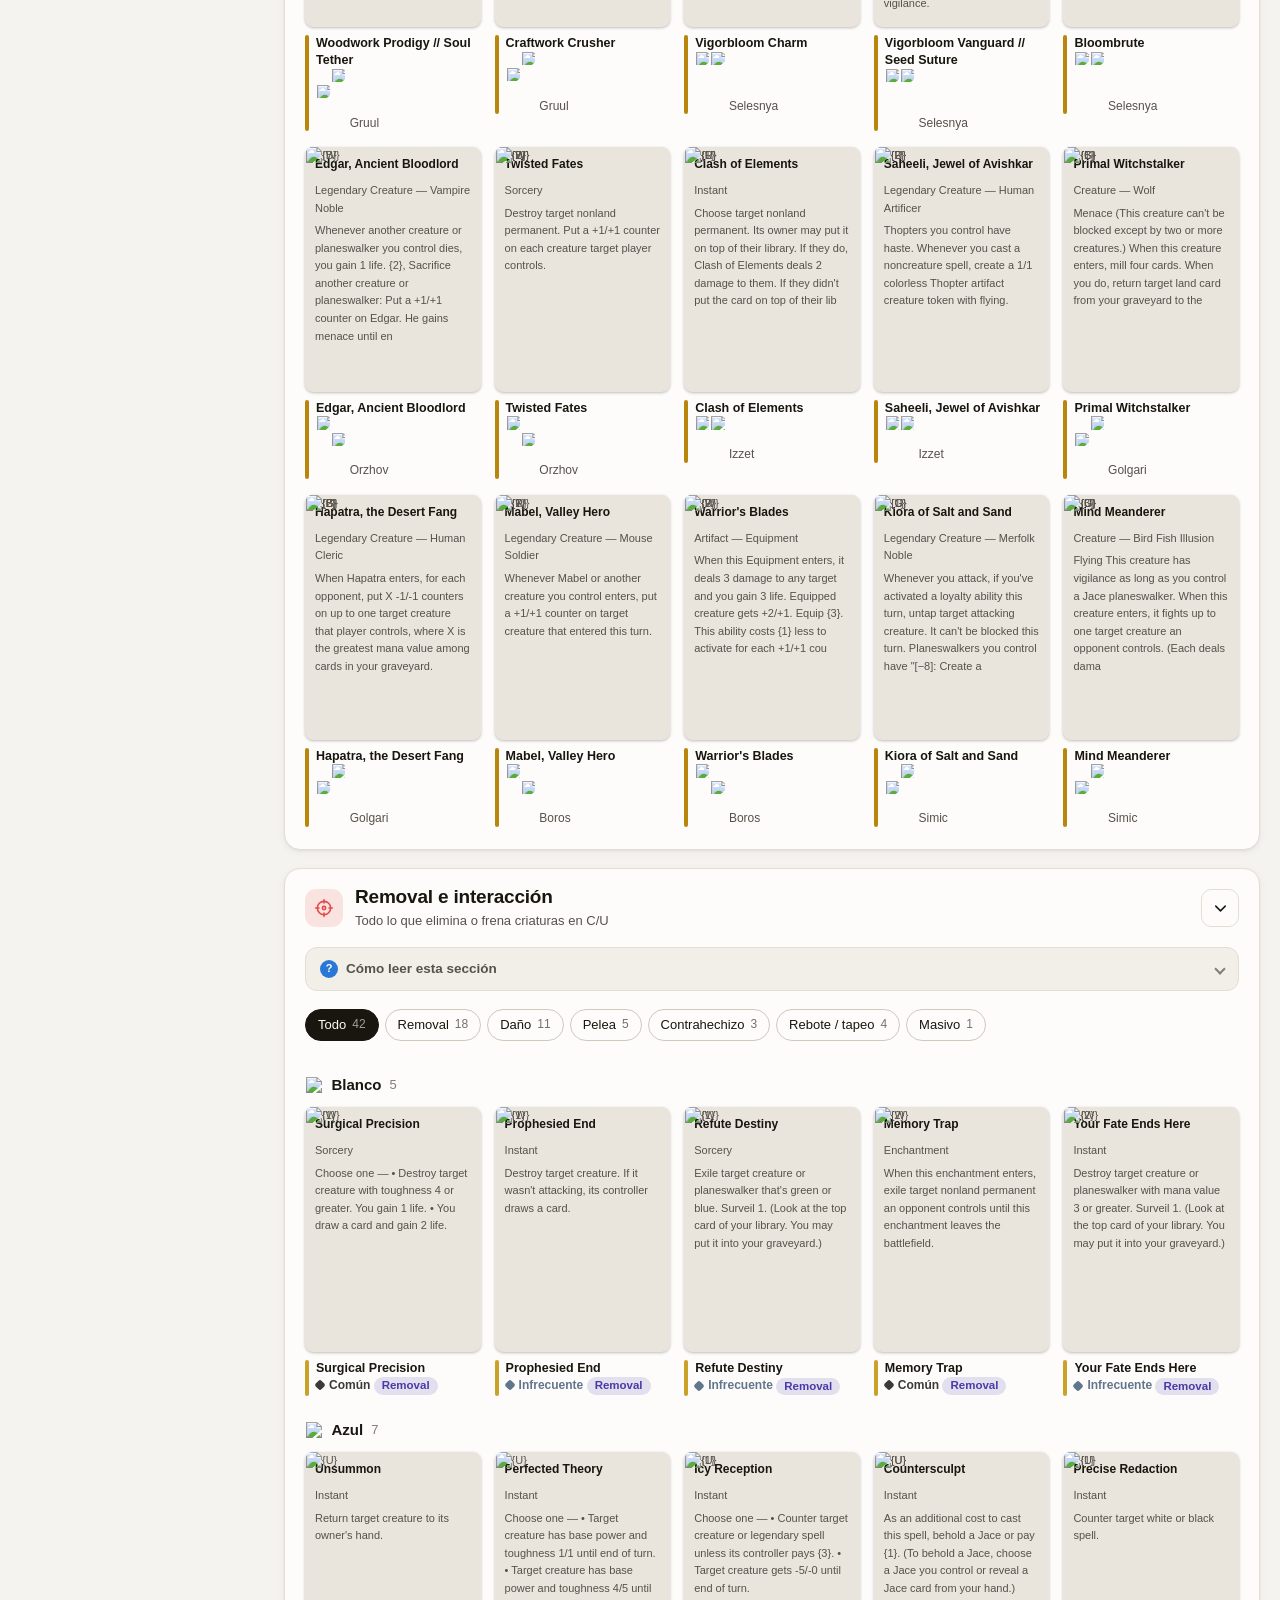
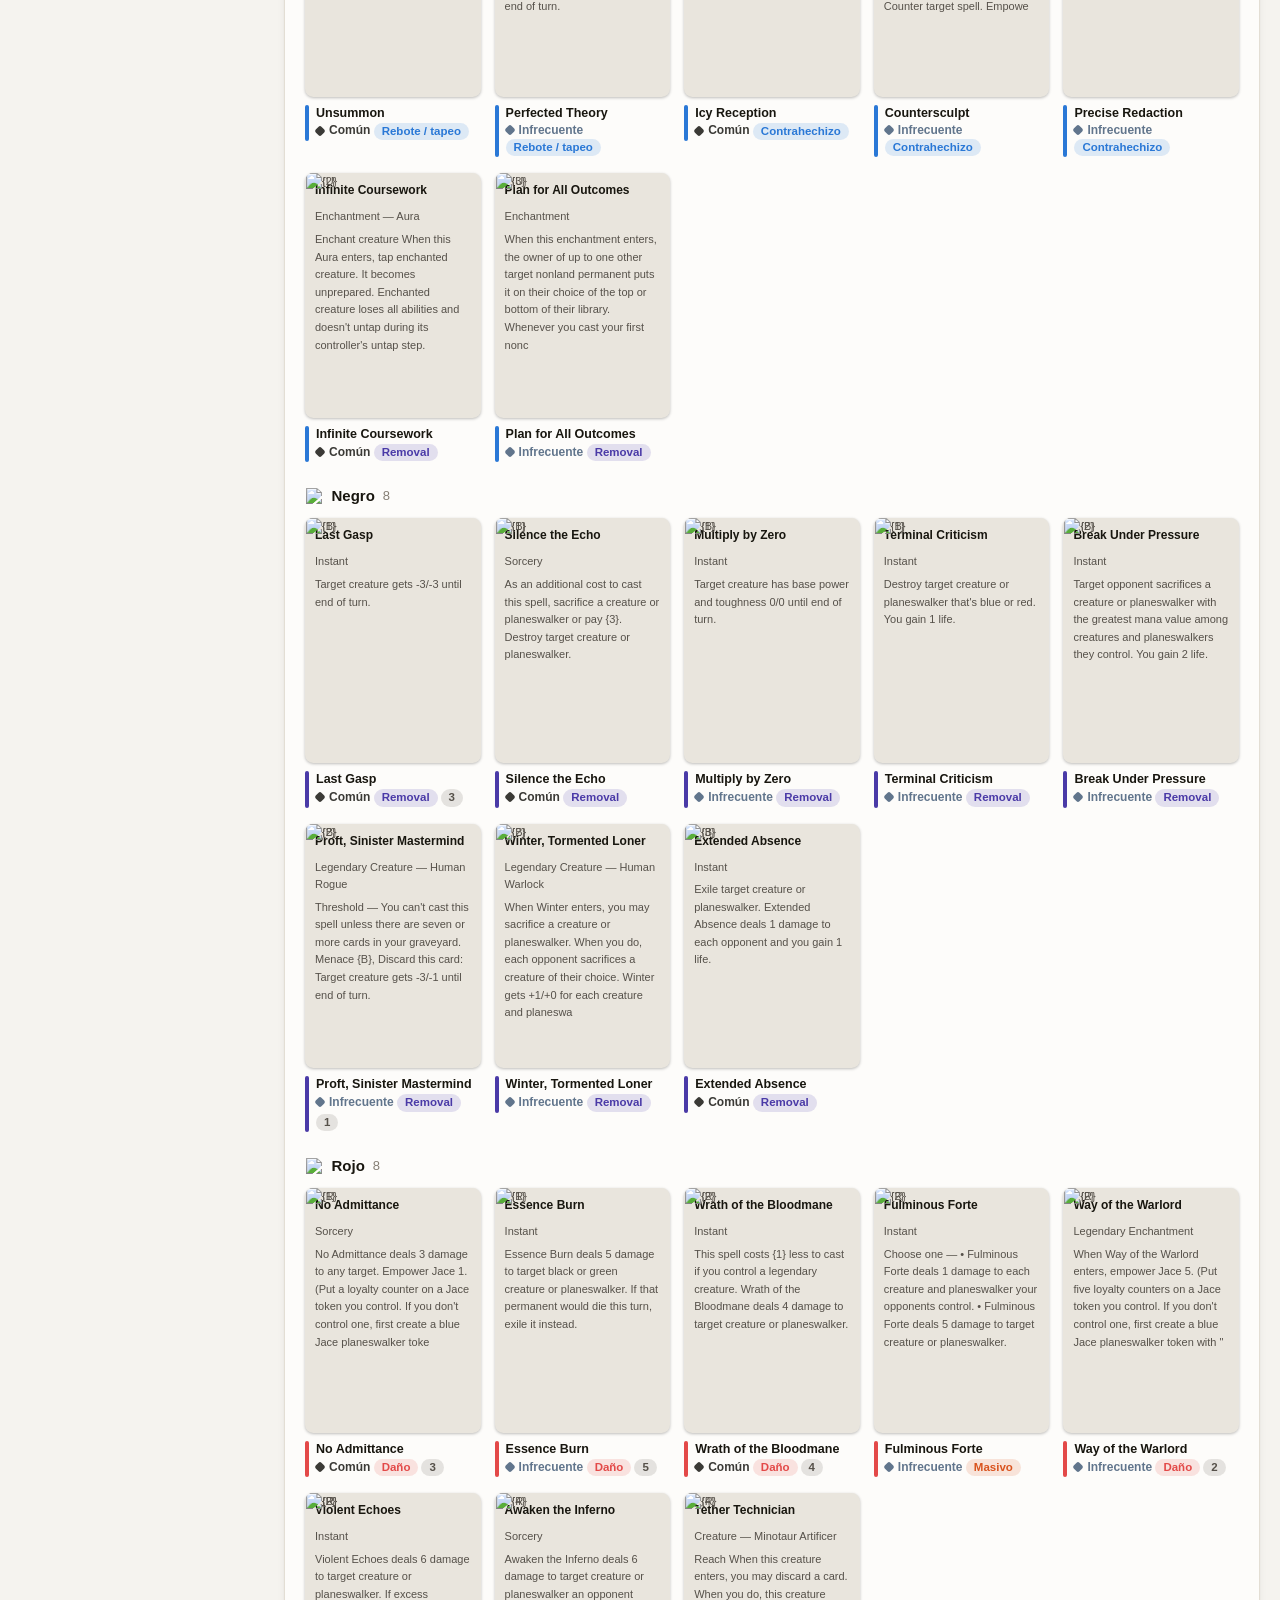
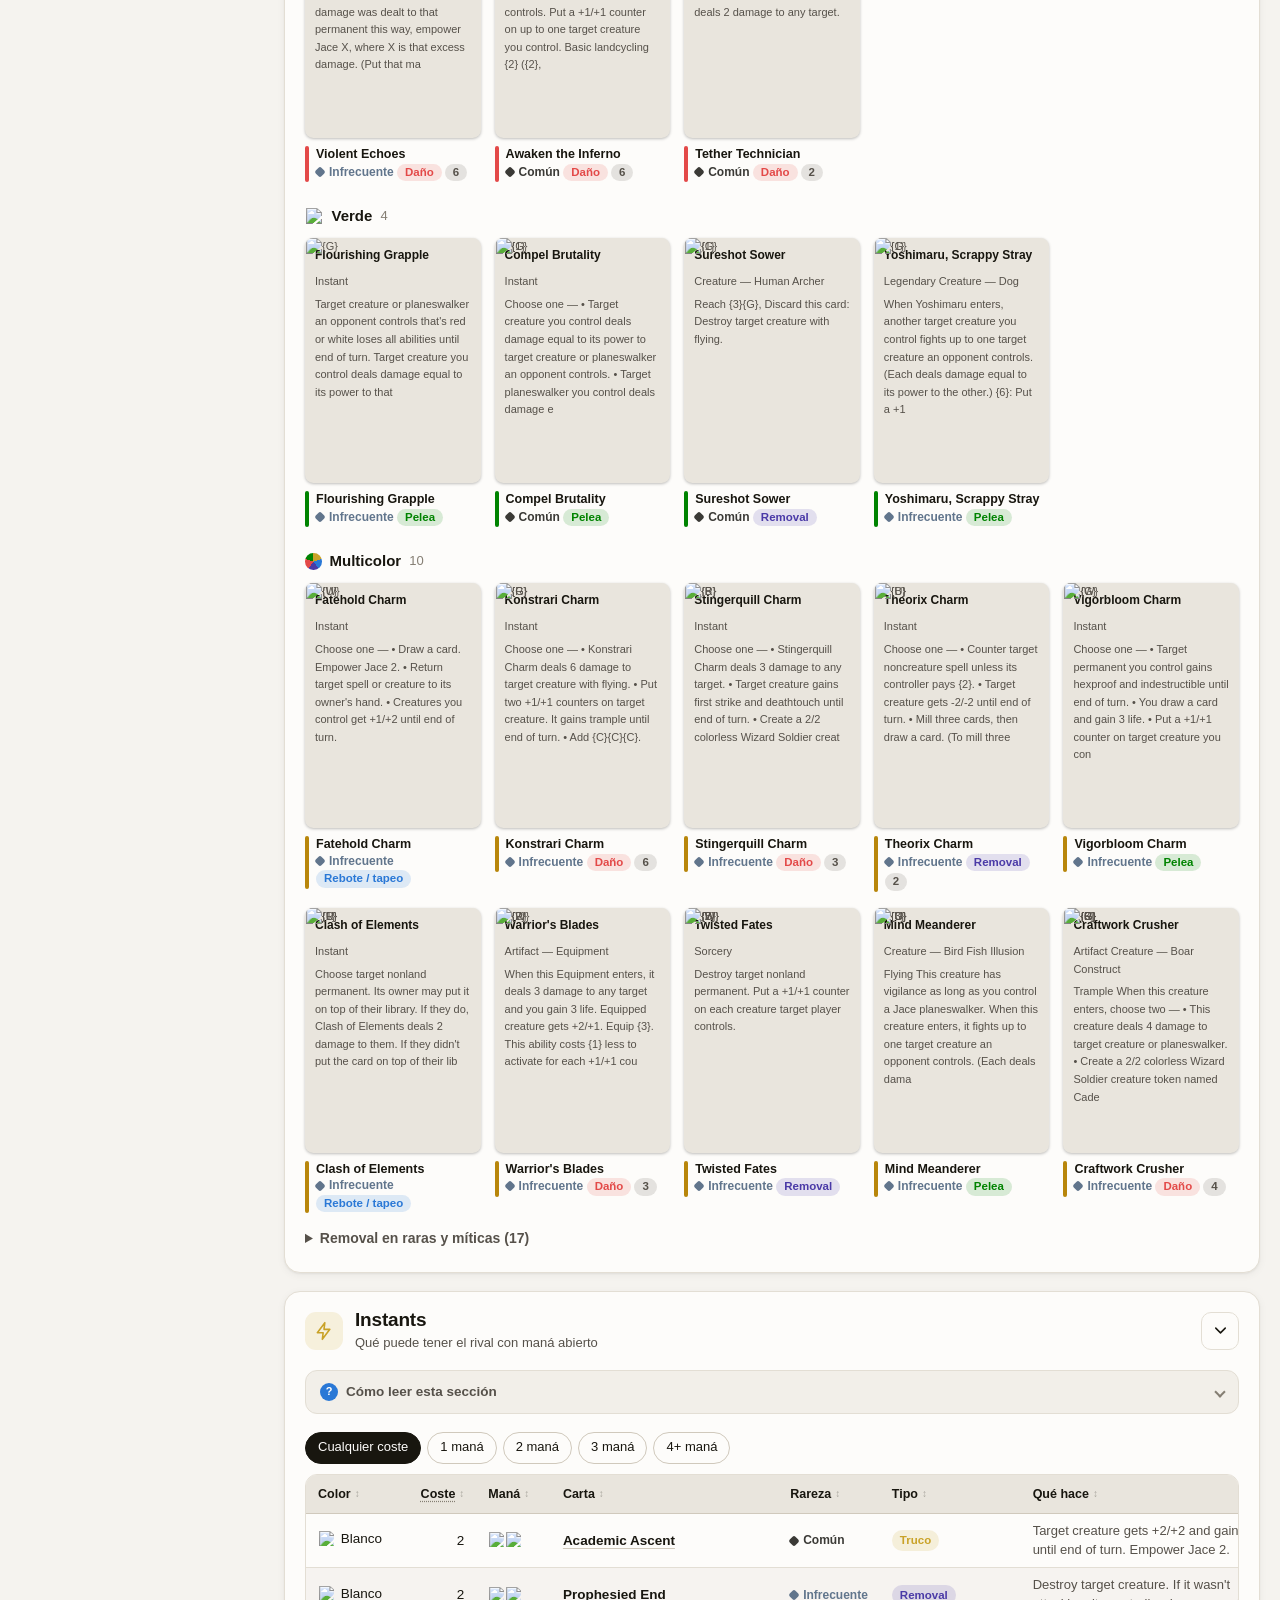
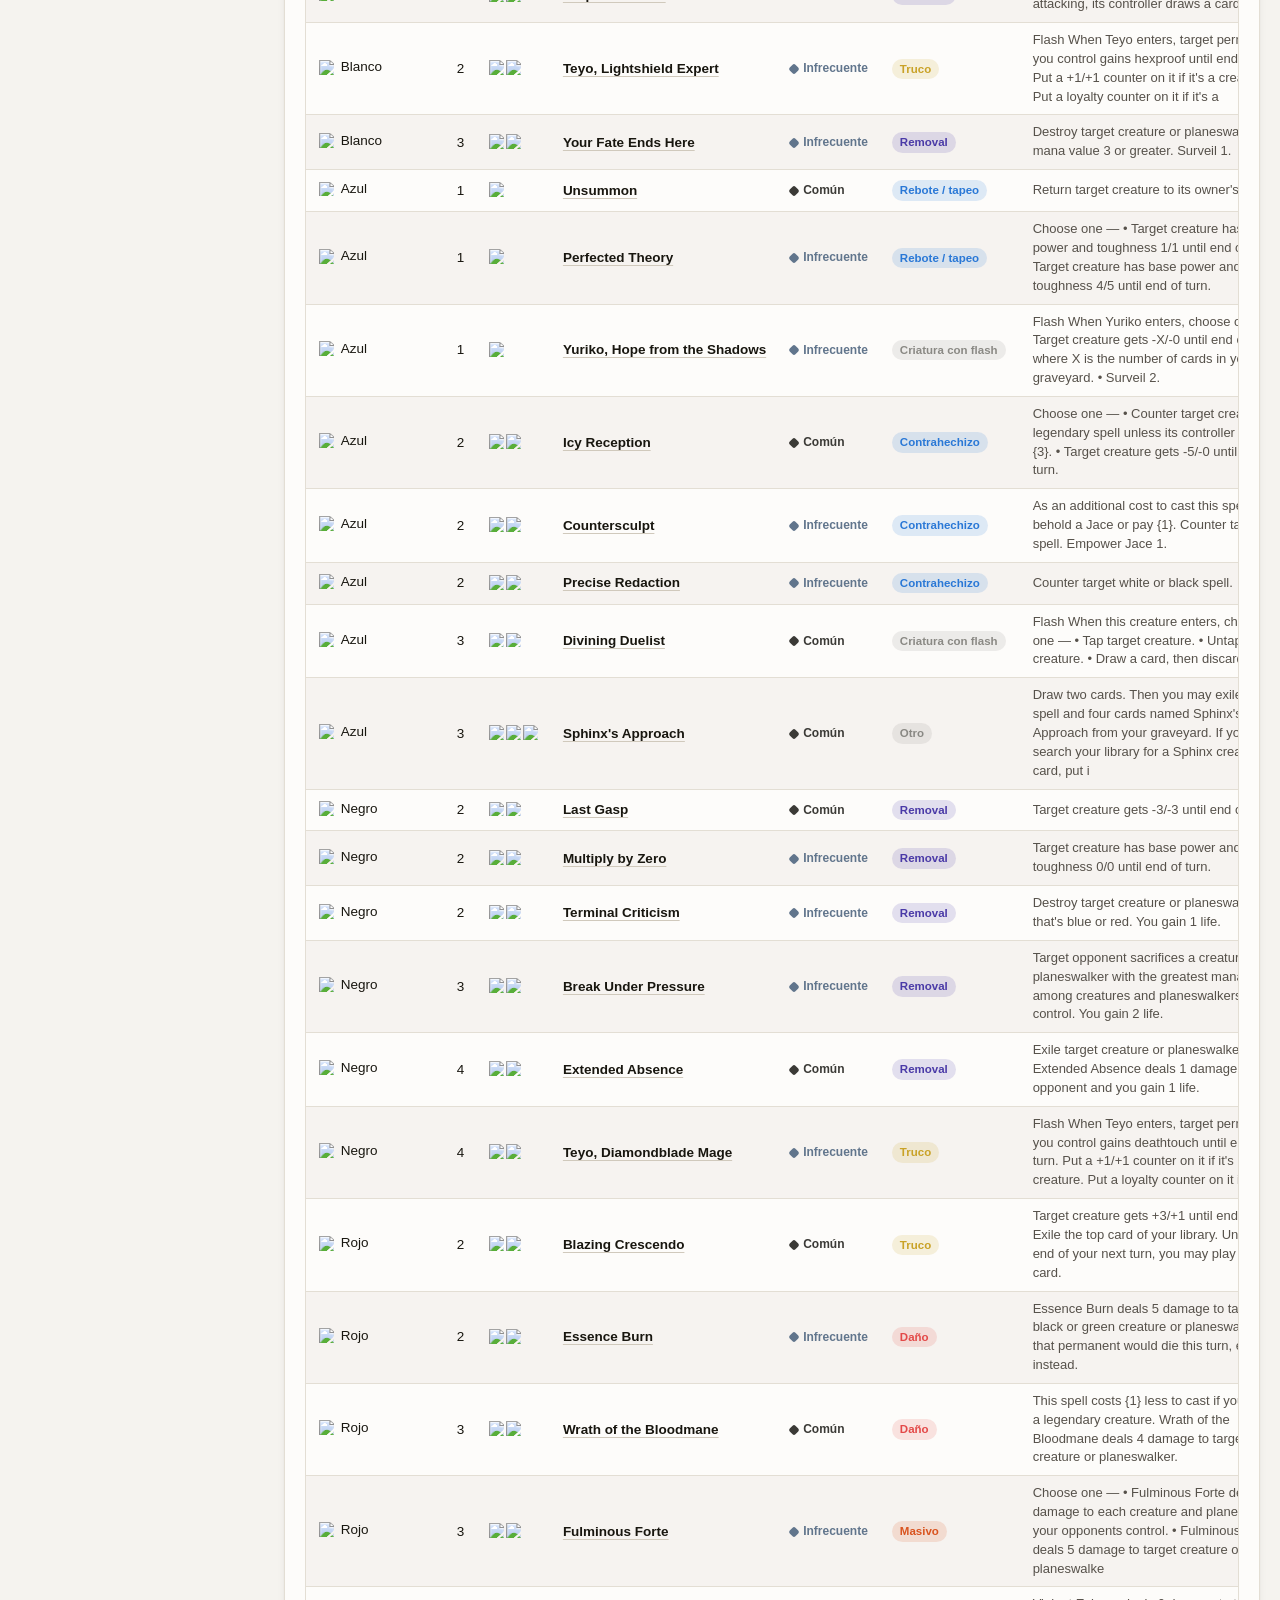
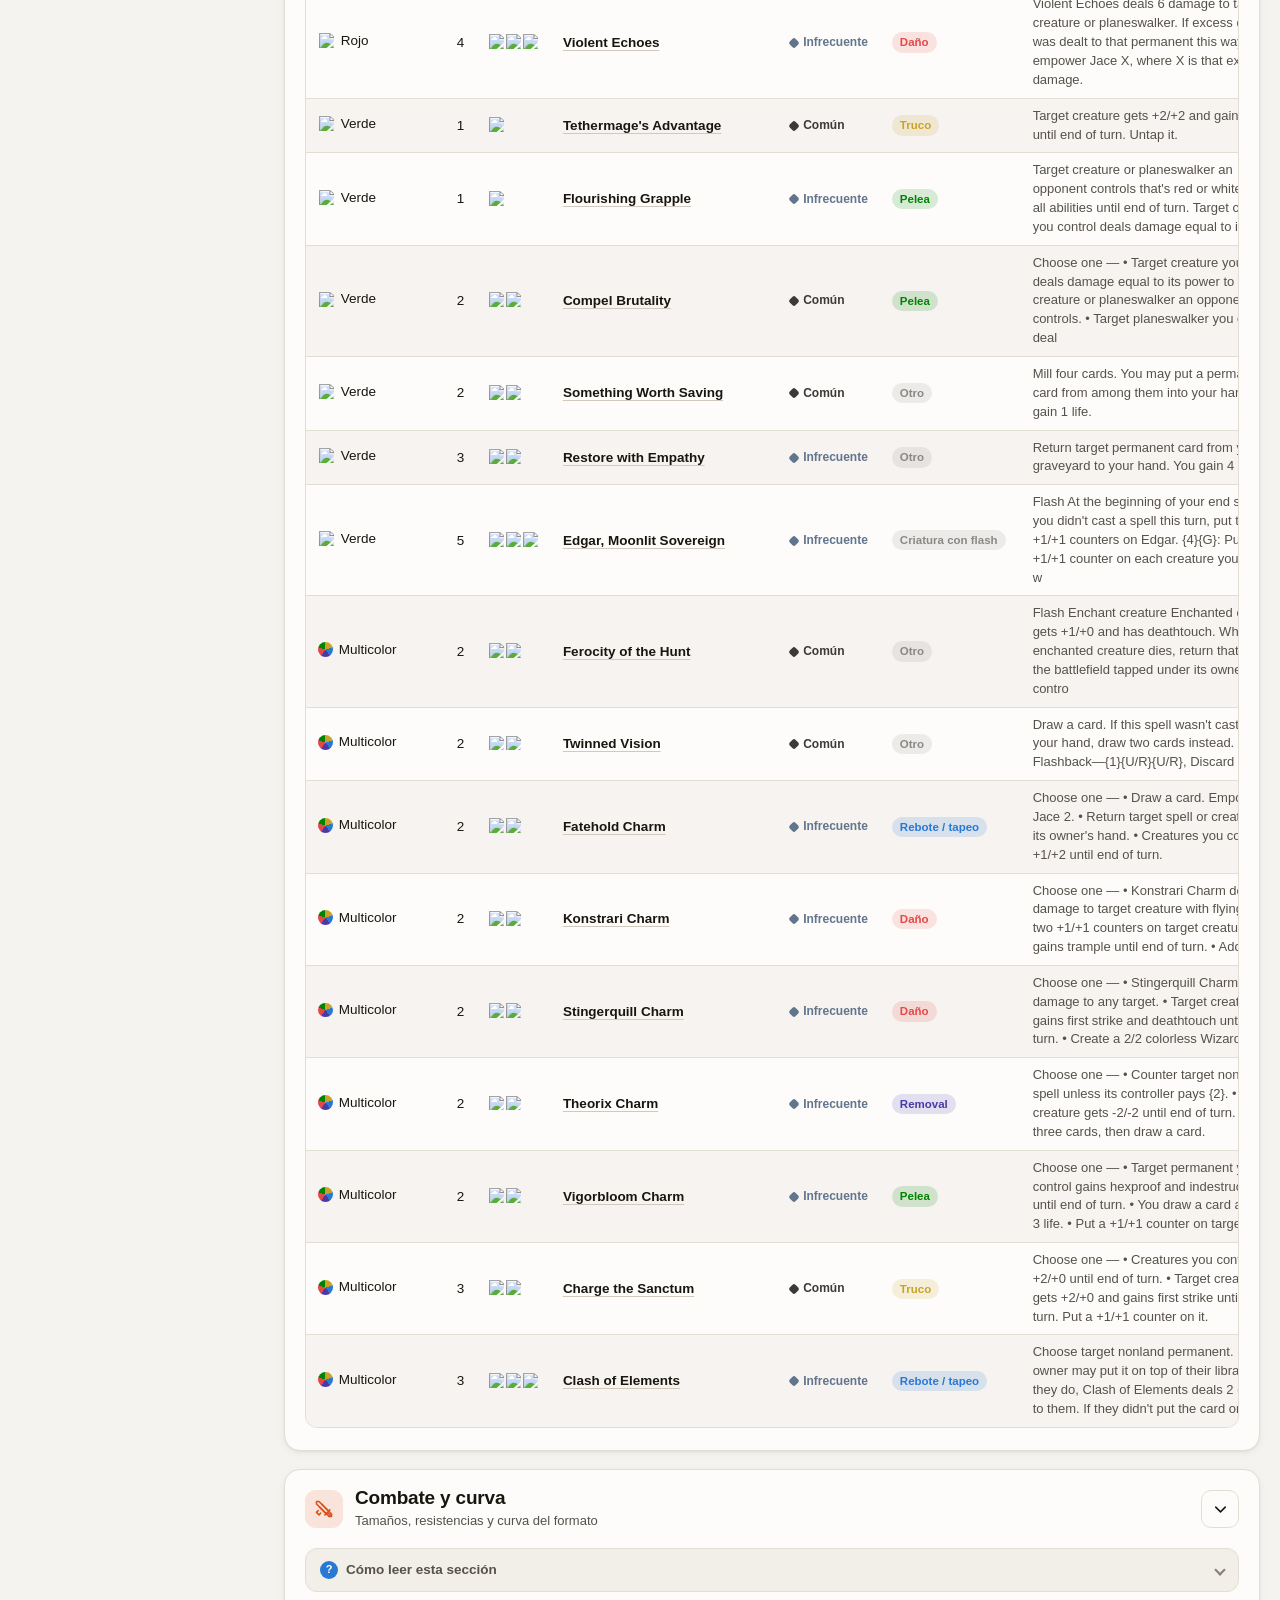
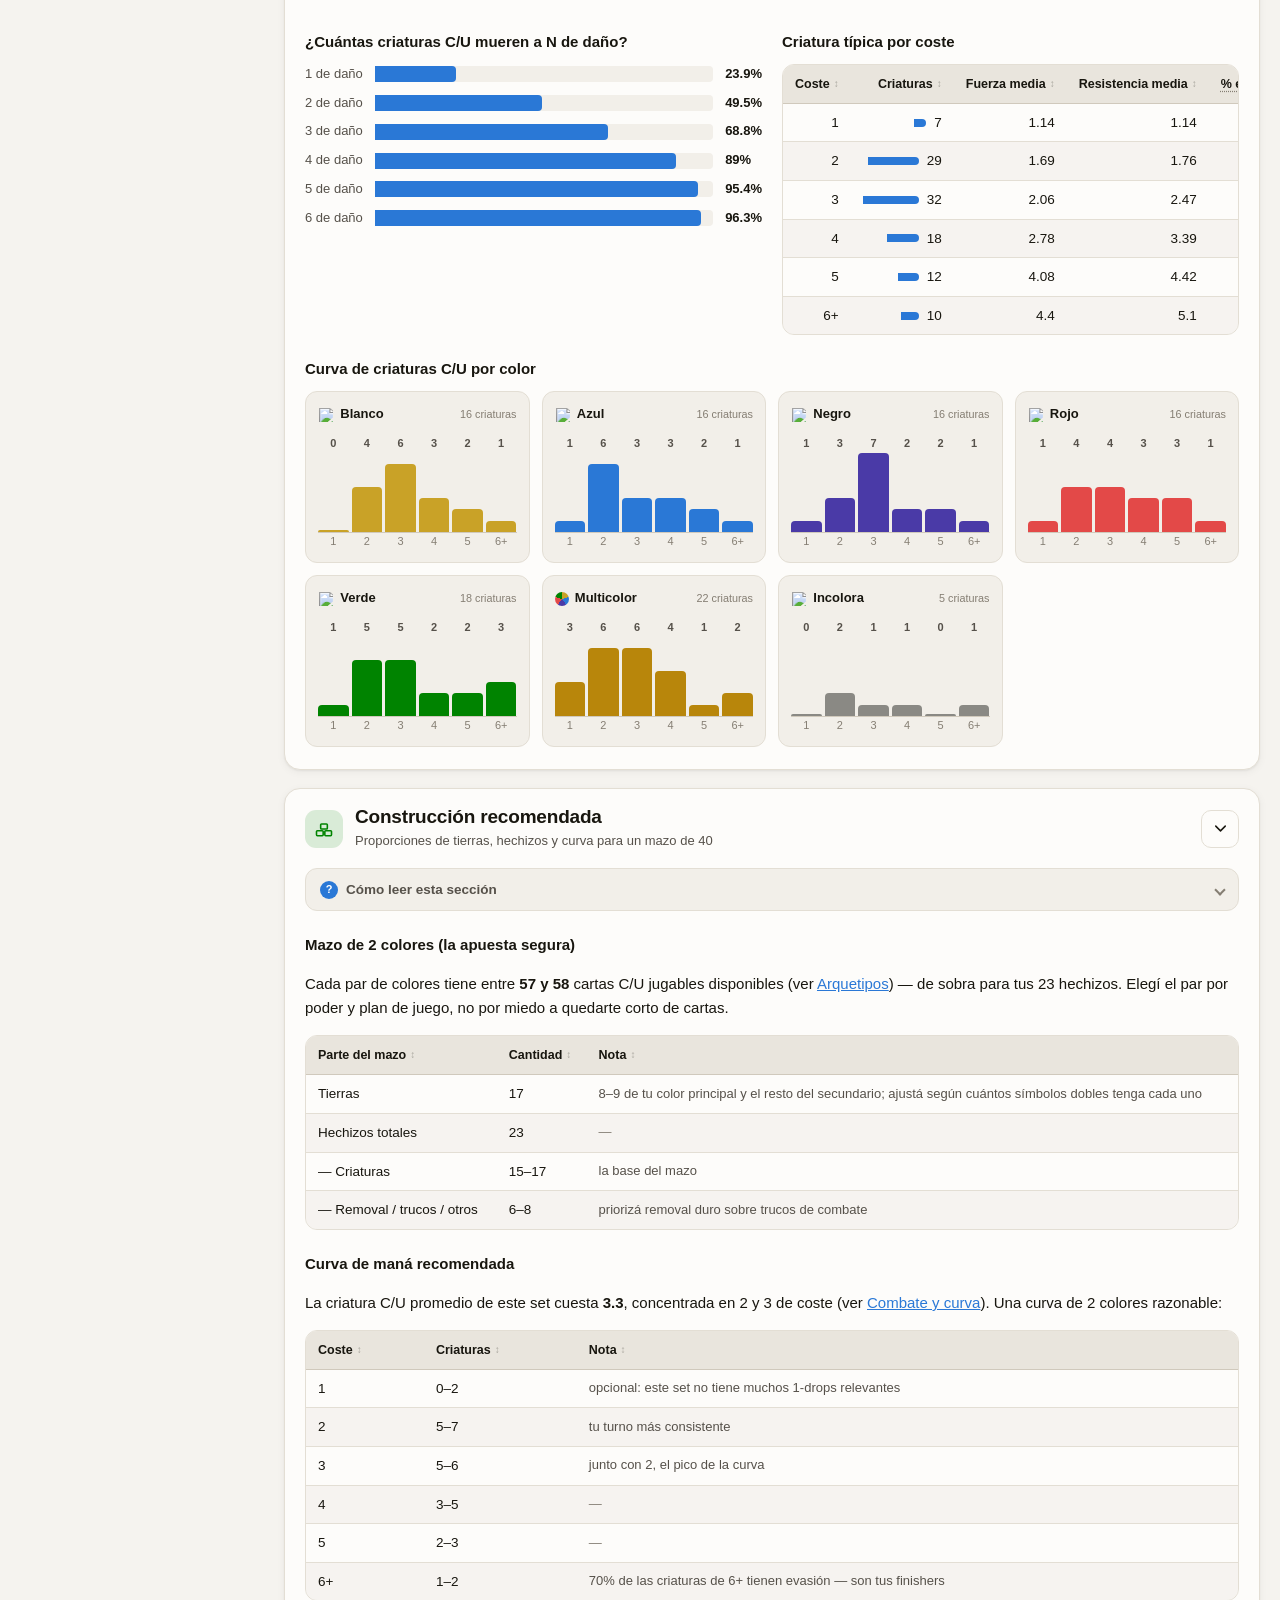
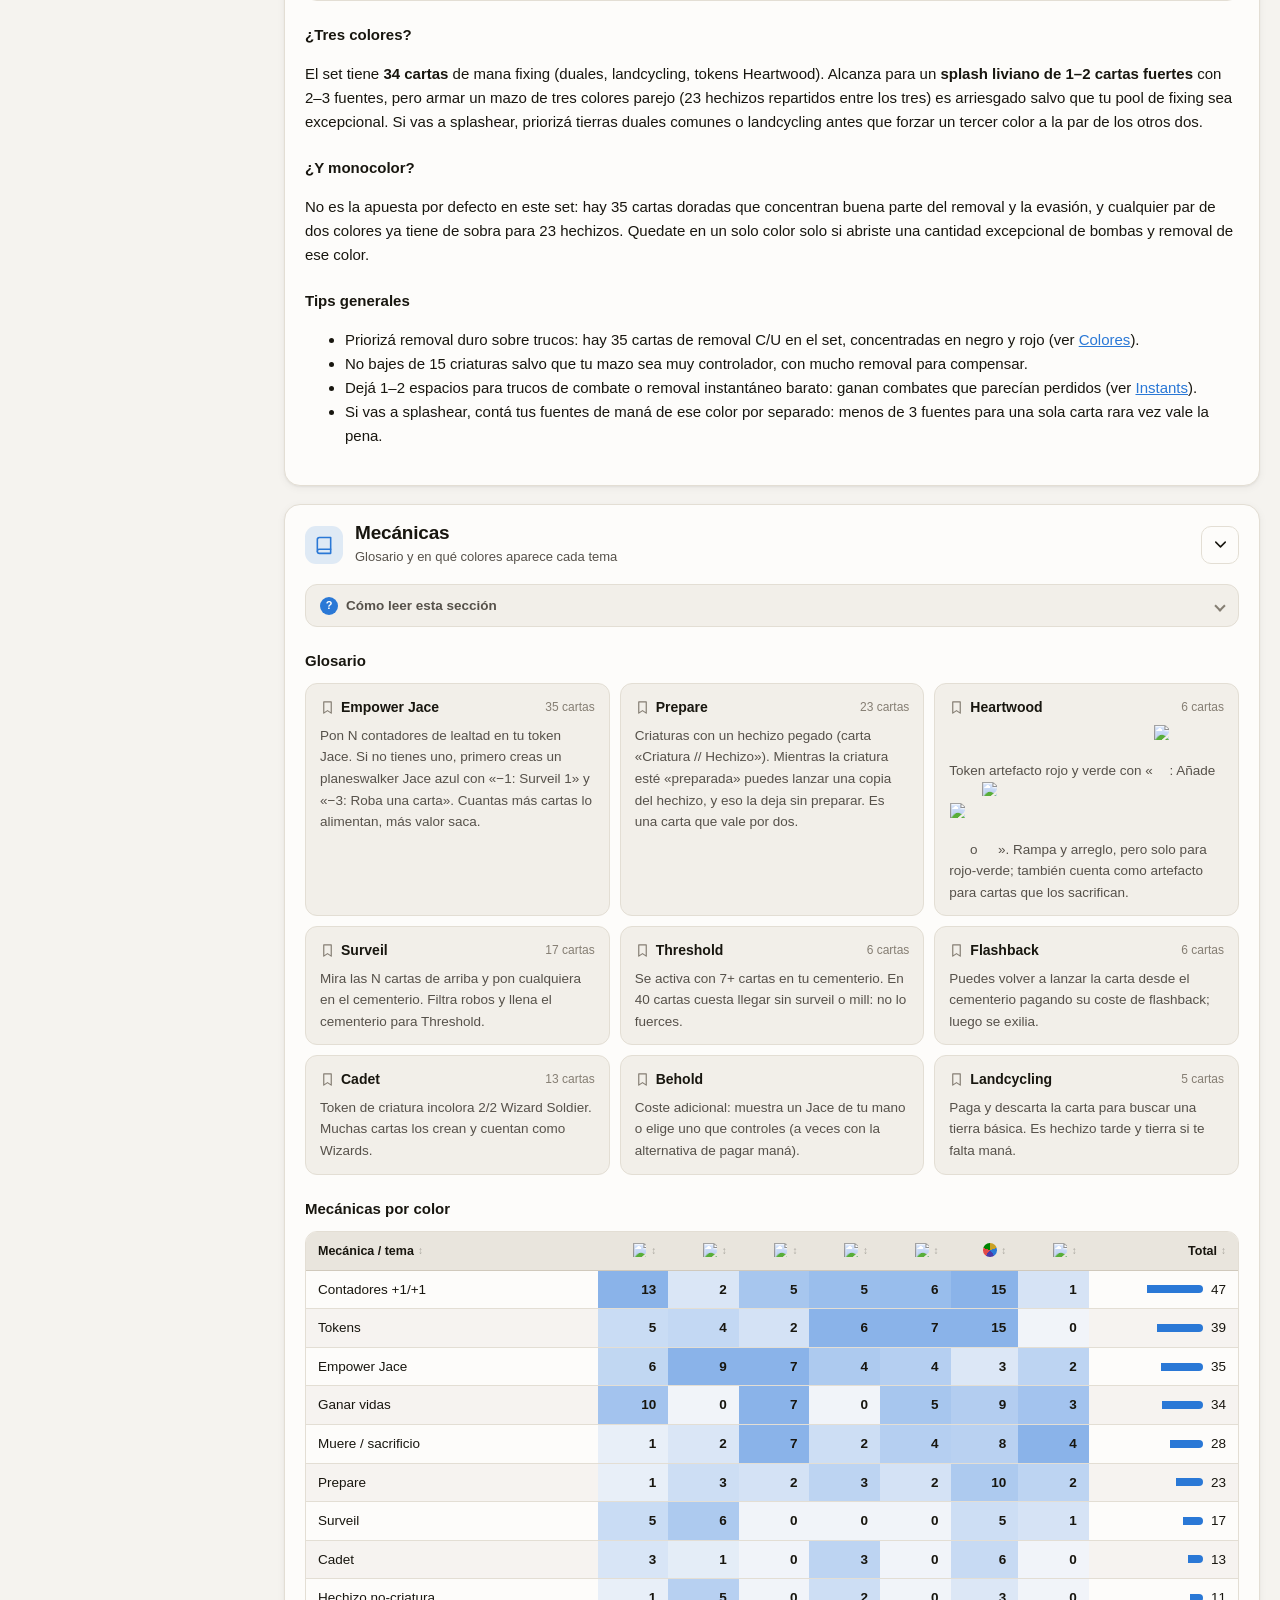
==== commit 9e6f2fe0: "Agrega un modo "Cartas" separado del análisis, con explorador de todo el set Nueva pestaña "Cartas" " ====
--- a/docs/index.html
+++ b/docs/index.html
@@ -56,8 +56,10 @@
   </aside>
 
   <main id="main" tabindex="-1">
+    <nav class="modetabs" id="modetabs" aria-label="Vista"></nav>
     <section class="hero" id="hero"></section>
     <div id="sections"></div>
+    <section class="cartas-view sec" id="cartas-view" hidden></section>
     <footer class="foot" id="foot"></footer>
   </main>
 </div>
--- a/docs/assets/app.css
+++ b/docs/assets/app.css
@@ -113,6 +113,9 @@
 }
 
 /* ---------- Hero ---------- */
+.modetabs{display:flex;gap:2px;background:var(--surface-3);border-radius:999px;padding:2px;margin-bottom:16px;width:fit-content}
+.modetab{all:unset;cursor:pointer;font-size:13px;font-weight:500;padding:7px 18px;border-radius:999px;color:var(--text-2)}
+.modetab[aria-pressed="true"]{background:var(--surface);color:var(--text);box-shadow:0 1px 3px rgba(0,0,0,.12)}
 .hero{border-radius:var(--r-lg);padding:26px 26px 22px;color:#fff;background:radial-gradient(900px 300px at 90% -30%,rgba(217,169,58,.35),transparent 60%),linear-gradient(135deg,var(--hero-1),var(--hero-2))}
 .hero-top{display:flex;gap:18px;align-items:center;flex-wrap:wrap}
 .hero-top>img{width:60px;height:60px;filter:invert(1);flex:none}
@@ -126,7 +129,14 @@
 .kpi span{display:block;font-size:11px;letter-spacing:.07em;text-transform:uppercase;color:#cfc8dd}
 .kpi b{display:block;font-size:26px;line-height:1.2;margin-top:2px;font-variant-numeric:tabular-nums}
 .kpi small{font-size:12px;color:#d9d3e6}
-@media (max-width:600px){.hero{padding:20px 18px}.hero h1{font-size:23px}.hero-top>img{width:44px;height:44px}.kpi b{font-size:22px}}
+.hero-cards-row{display:flex;gap:6px;margin-left:auto}
+.hcard{all:unset;cursor:zoom-in;display:block;border-radius:4.75%/3.4%;overflow:hidden;box-shadow:0 1px 3px rgba(0,0,0,.35);flex:none;transition:transform .15s ease}
+.hcard:hover{transform:translateY(-2px)}
+.hcard img{display:block;width:56px;height:78px;object-fit:cover}
+@media (max-width:600px){.hero{padding:20px 18px}.hero h1{font-size:23px}.hero-top>img{width:44px;height:44px}.kpi b{font-size:22px}.hcard img{width:44px;height:61px}}
+.cartas-view{margin-top:0}
+.cartas-filters{display:flex;flex-wrap:wrap;gap:16px 28px;margin-bottom:4px}
+.cartas-filters .f-group{margin-bottom:0;min-width:160px}
 
 /* ---------- Secciones ---------- */
 .sec{background:var(--surface);border:1px solid var(--border);border-radius:var(--r-lg);margin-top:18px;box-shadow:var(--shadow)}
@@ -157,6 +167,8 @@
 .more summary{cursor:pointer;font-weight:600;font-size:14px;color:var(--text-2)}
 .empty{color:var(--text-3);font-size:14px;padding:10px 0}
 .callout{display:flex;gap:10px;padding:10px 14px;border-radius:10px;background:var(--gold-soft);border:1px solid color-mix(in oklab,var(--gold) 35%,transparent);font-size:13.5px;margin:12px 0}
+.callout p{margin:0}
+.callout p.sub{margin-top:6px;font-size:12.5px;color:var(--text-2)}
 
 /* ---------- Chips locales ---------- */
 .chips{display:flex;gap:6px;overflow-x:auto;padding:2px 0 10px;scrollbar-width:thin;overscroll-behavior-x:contain}
@@ -178,7 +190,7 @@
 .insights{display:grid;grid-template-columns:repeat(auto-fit,minmax(280px,1fr));gap:10px}
 .ins{display:flex;gap:12px;padding:12px 14px;border:1px solid var(--border);border-radius:var(--r);background:var(--surface-2)}
 .ins .ii{flex:none;display:flex;gap:2px;padding-top:2px}
-.ins .ii .ms,.ins .ii .multi{width:20px;height:20px}
+.ins .ii svg{width:20px;height:20px;color:var(--accent)}
 .ins b{display:block;font-size:12px;color:var(--text-3);text-transform:uppercase;letter-spacing:.05em}
 .ins span{font-size:14.5px}
 
@@ -213,6 +225,15 @@
 .bars .track:hover .fill{filter:brightness(1.12)}
 .bars .val{font-size:13px;font-weight:600;font-variant-numeric:tabular-nums}
 .grid2{display:grid;grid-template-columns:repeat(auto-fit,minmax(320px,1fr));gap:20px}
+.synergy{display:flex;gap:16px;padding:16px;border:1px solid var(--border);border-radius:var(--r-lg);background:var(--surface-2);margin-bottom:14px}
+.synergy-card{flex:none;width:130px}
+.synergy-body{flex:1;min-width:0}
+.synergy-body h3{margin:0 0 8px;display:flex;align-items:center;gap:6px;font-size:17px}
+.synergy-body ul{margin:0 0 4px;padding-left:18px;font-size:13.5px;line-height:1.55;color:var(--text-2)}
+.synergy-body li{margin:4px 0}
+.syn-label{margin:12px 0 4px;font-size:11.5px;font-weight:600;color:var(--text-3);text-transform:uppercase;letter-spacing:.05em}
+.syn-list{margin:0;font-size:13.5px}
+@media (max-width:640px){.synergy{flex-direction:column}.synergy-card{width:120px}}
 .minis{display:grid;grid-template-columns:repeat(auto-fill,minmax(180px,1fr));gap:12px}
 .mini{border:1px solid var(--border);border-radius:var(--r);padding:12px;background:var(--surface-2)}
 .mini h4{margin:0 0 10px;font-size:13px;display:flex;gap:6px;align-items:center}
@@ -230,6 +251,7 @@
 .gloss{display:grid;grid-template-columns:repeat(auto-fit,minmax(260px,1fr));gap:10px}
 .gl{border:1px solid var(--border);border-radius:var(--r);padding:12px 14px;background:var(--surface-2)}
 .gl b{display:flex;gap:6px;align-items:center;font-size:14px}
+.gl b svg{width:15px;height:15px;flex:none;color:var(--text-3)}
 .gl b small{margin-left:auto;font-weight:500;color:var(--text-3);font-size:12px}
 .gl p{margin:6px 0 0;font-size:13.5px;color:var(--text-2)}
 
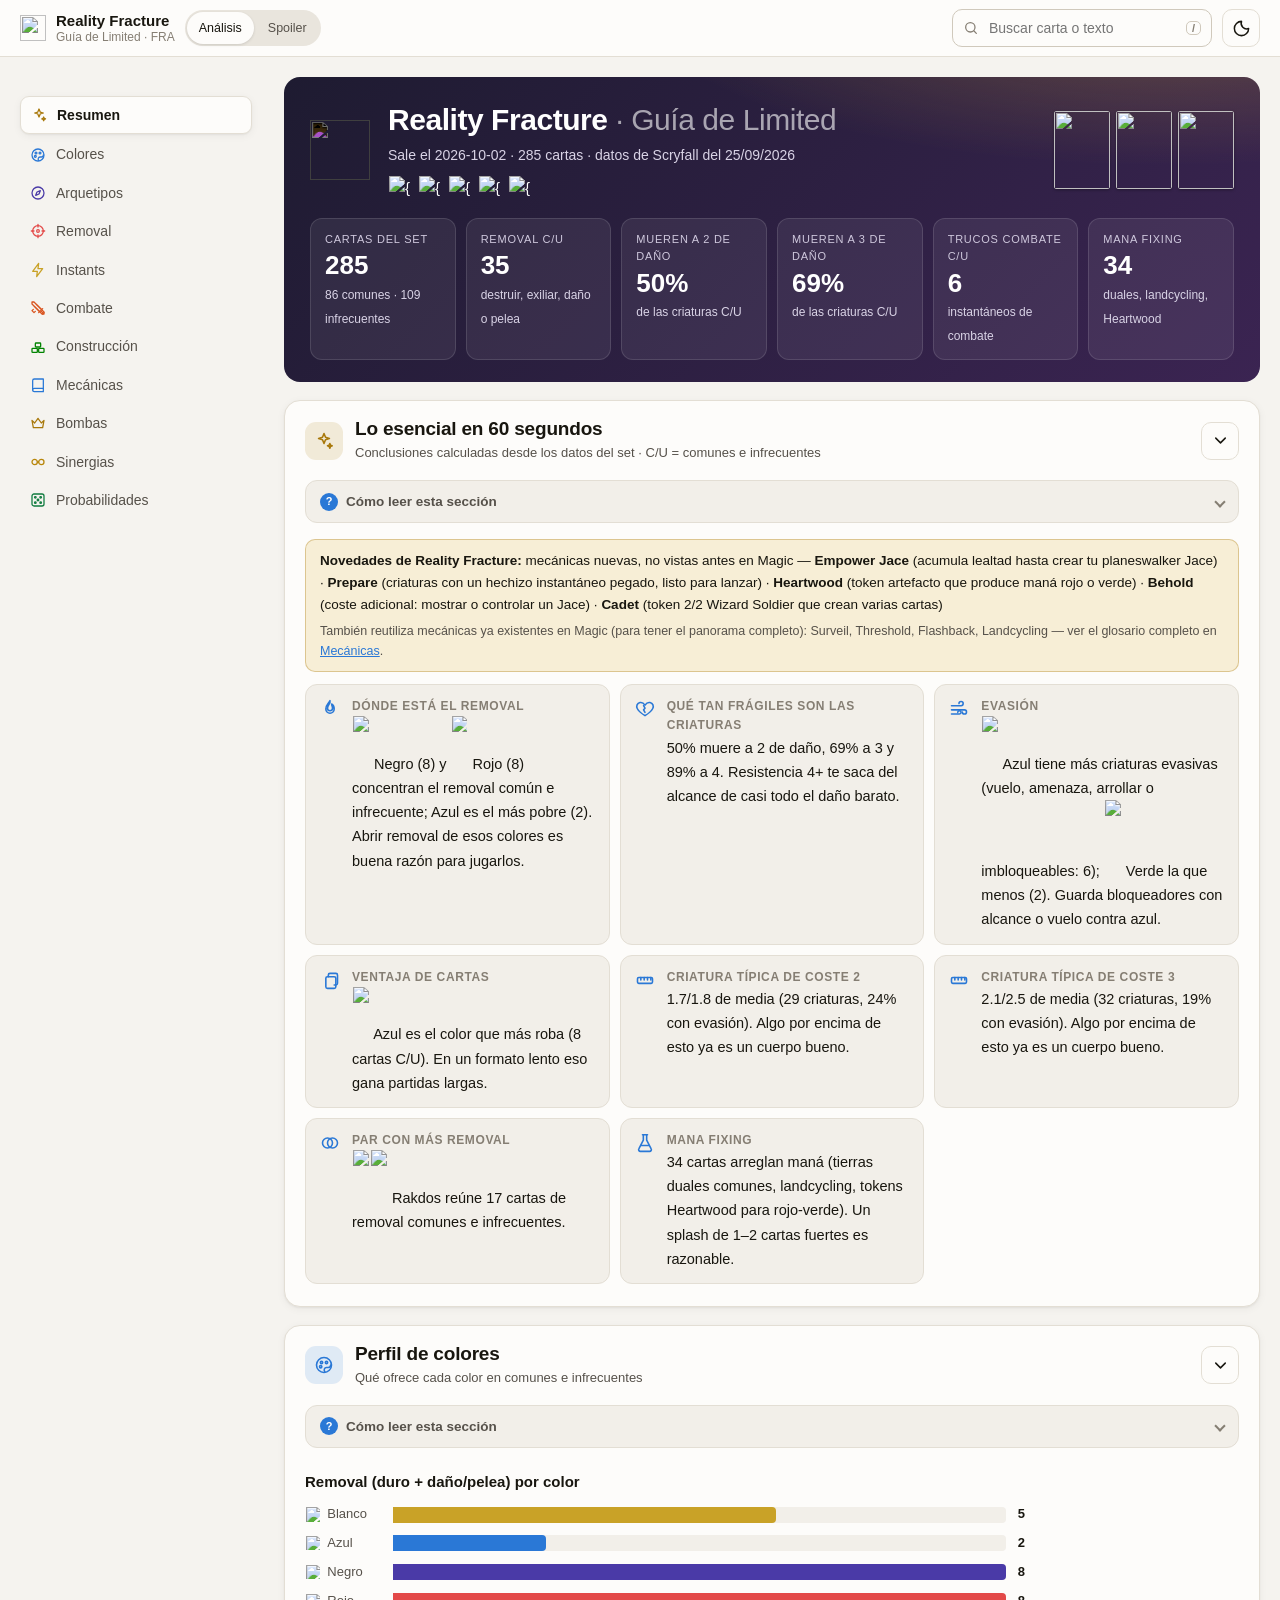
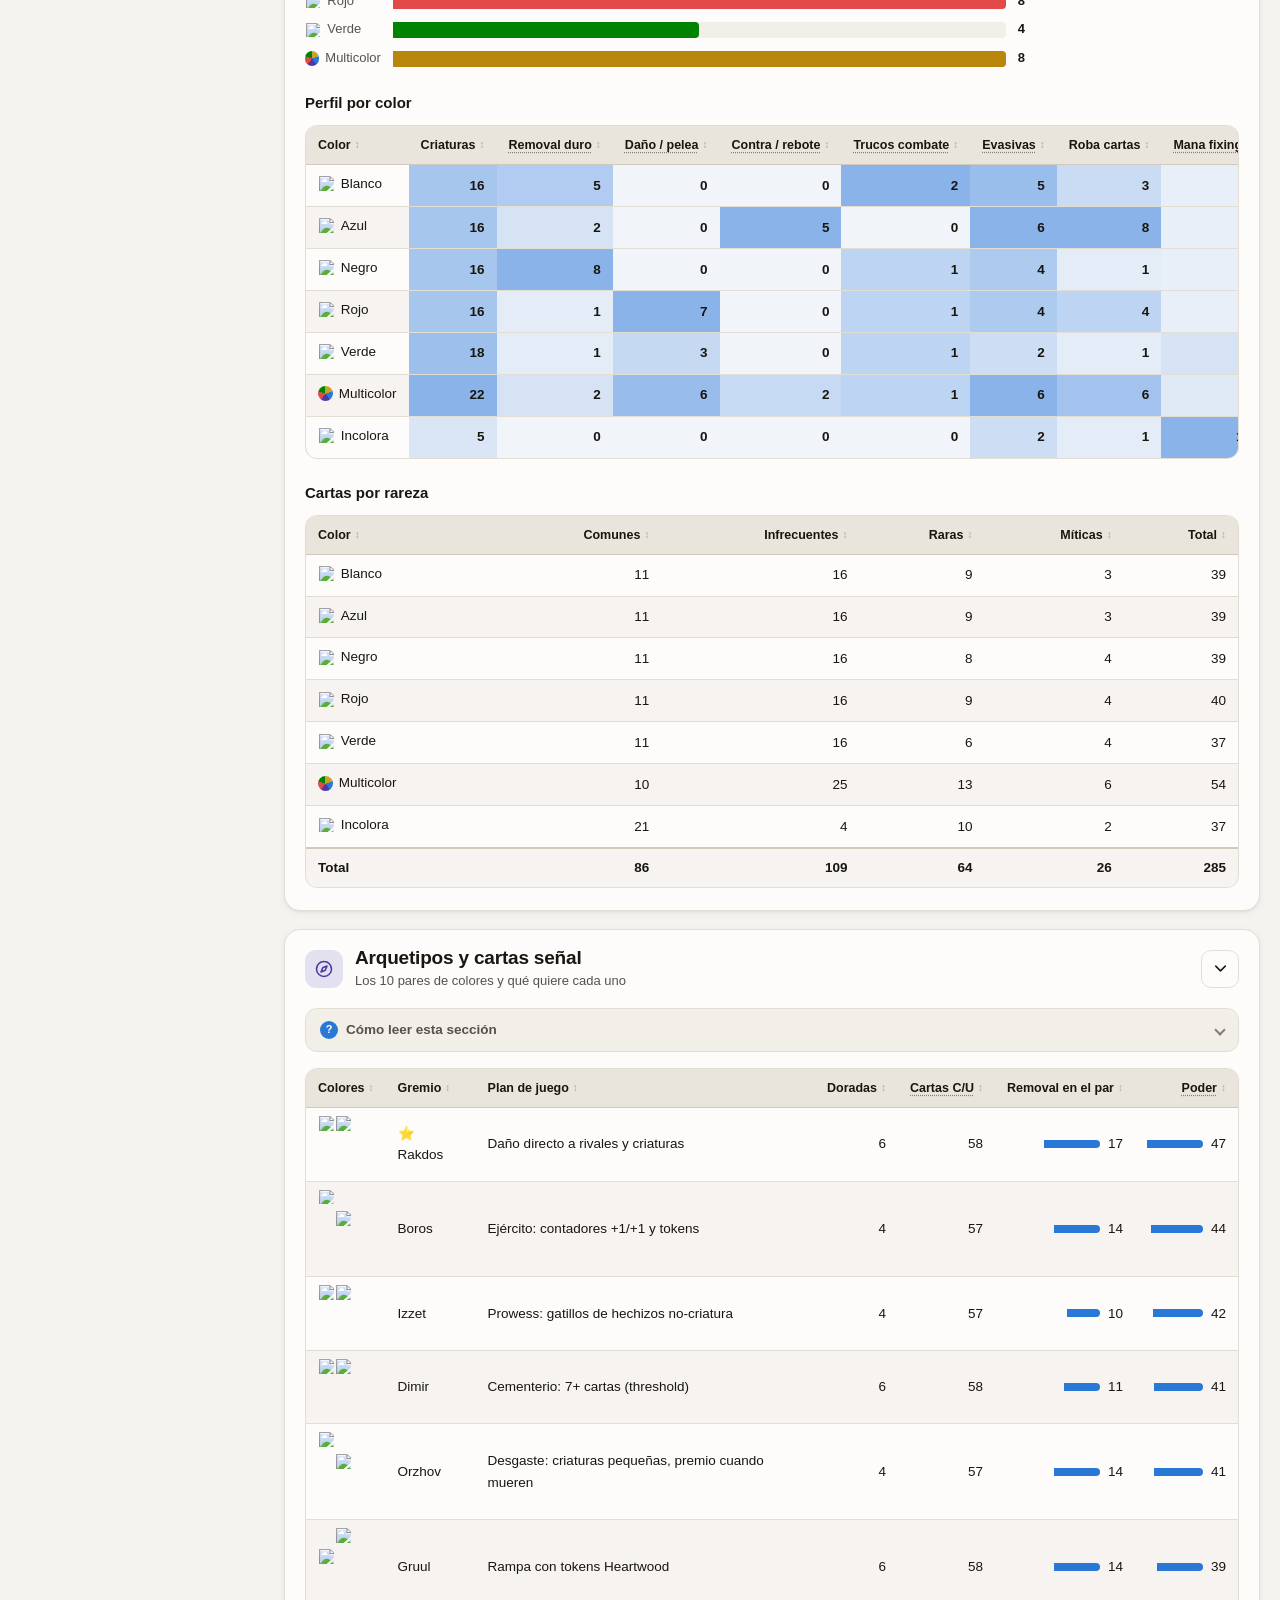
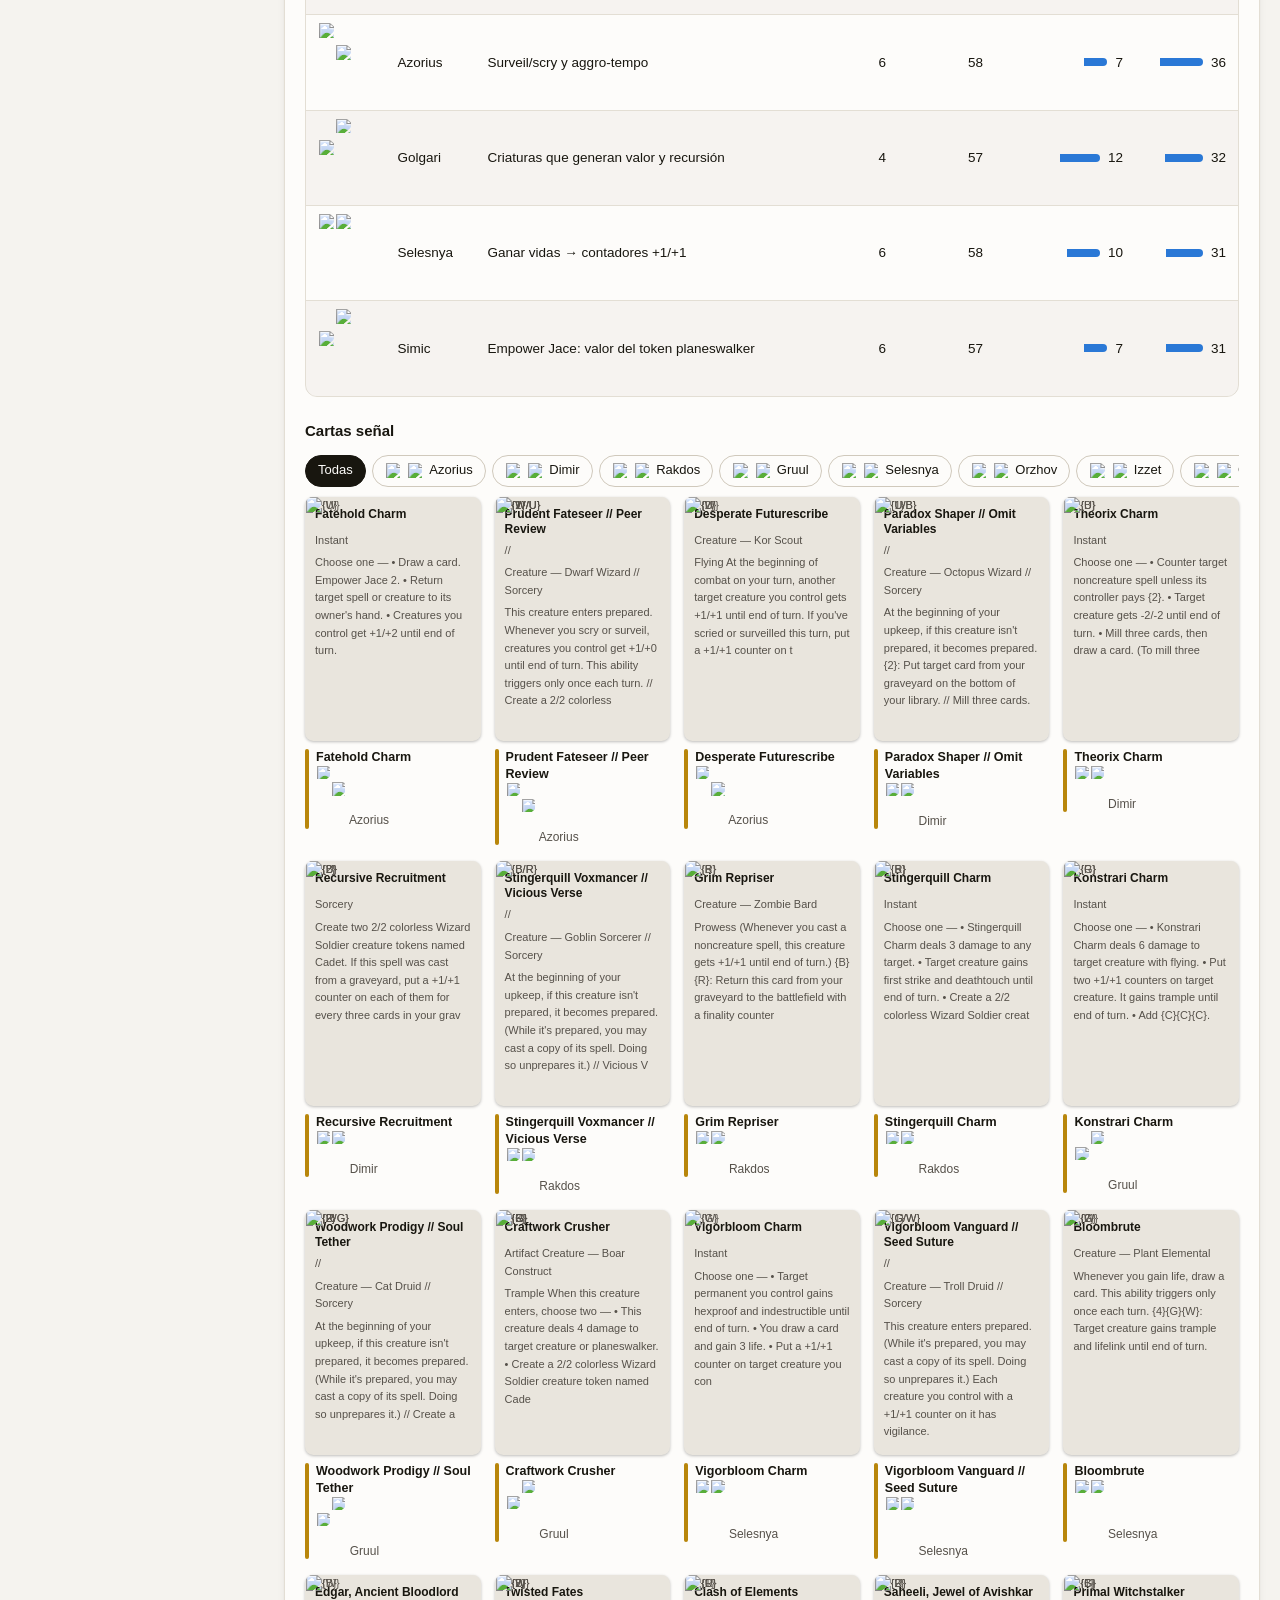
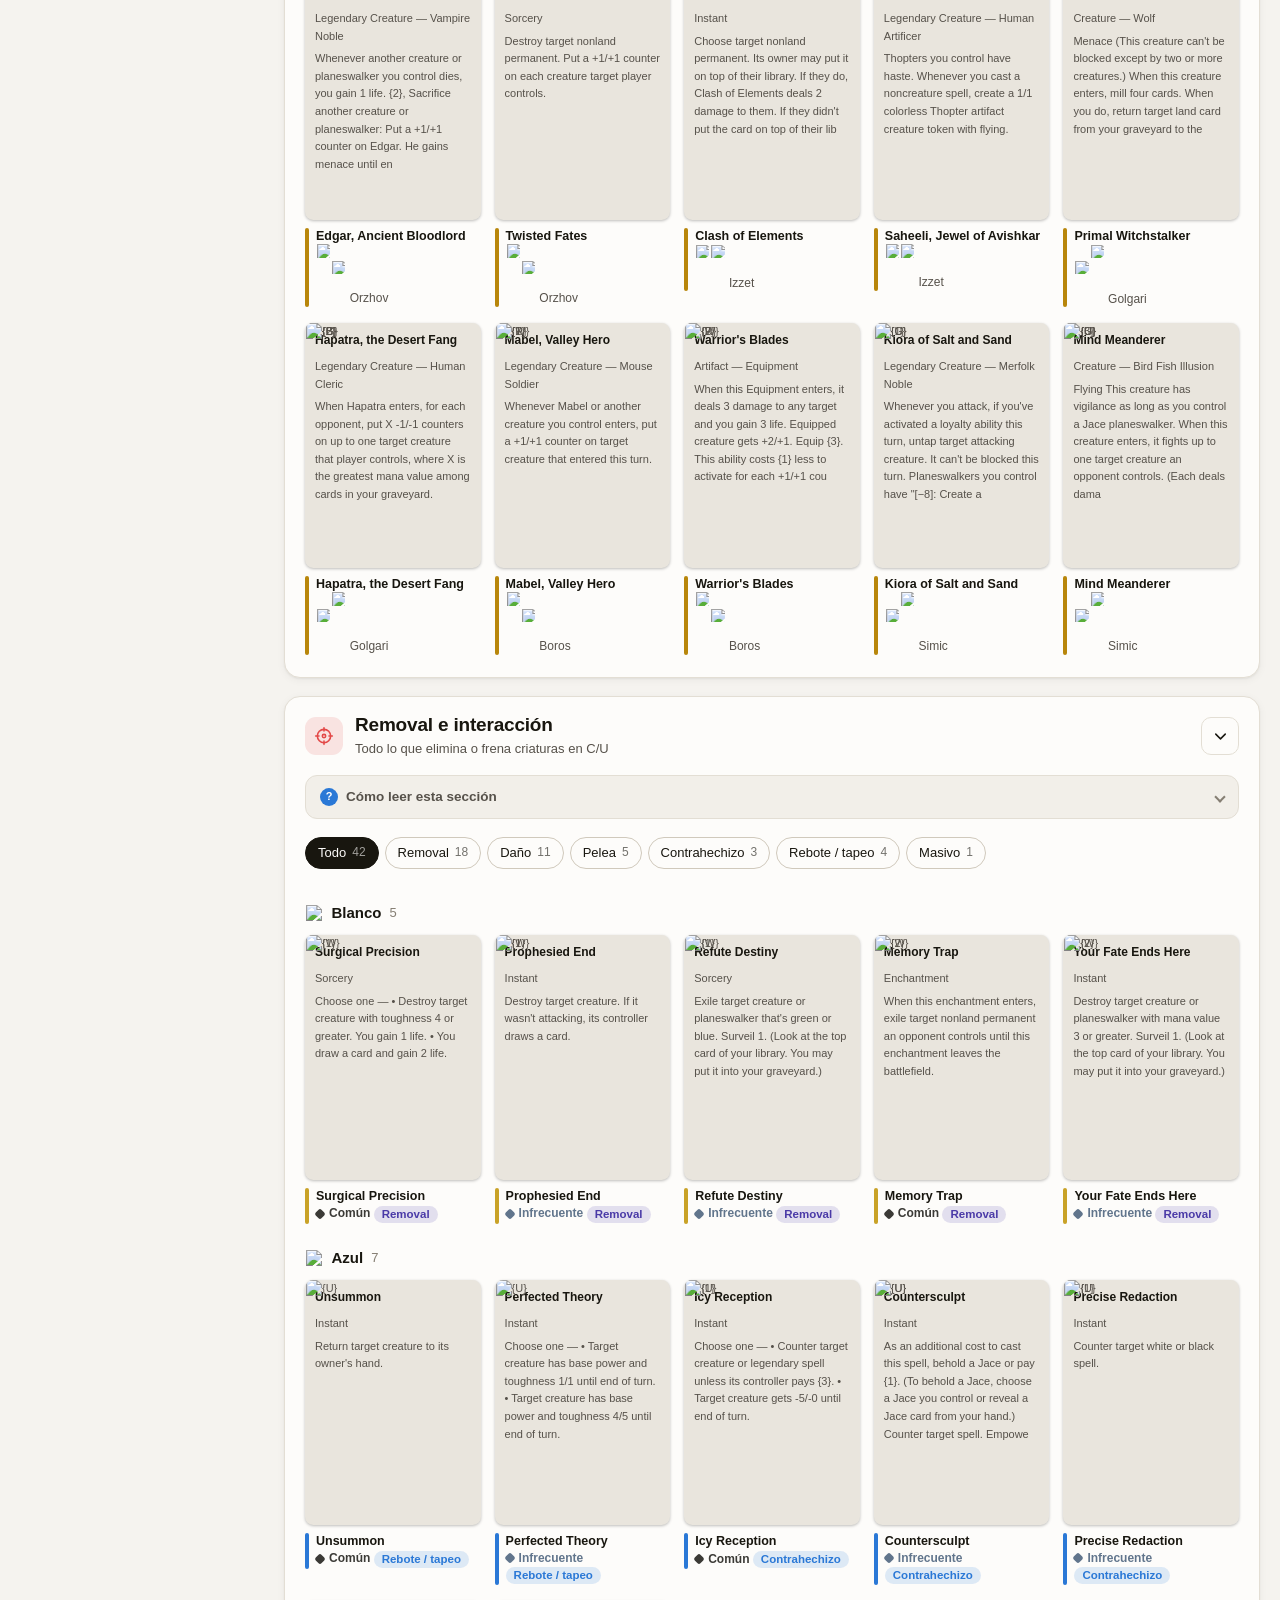
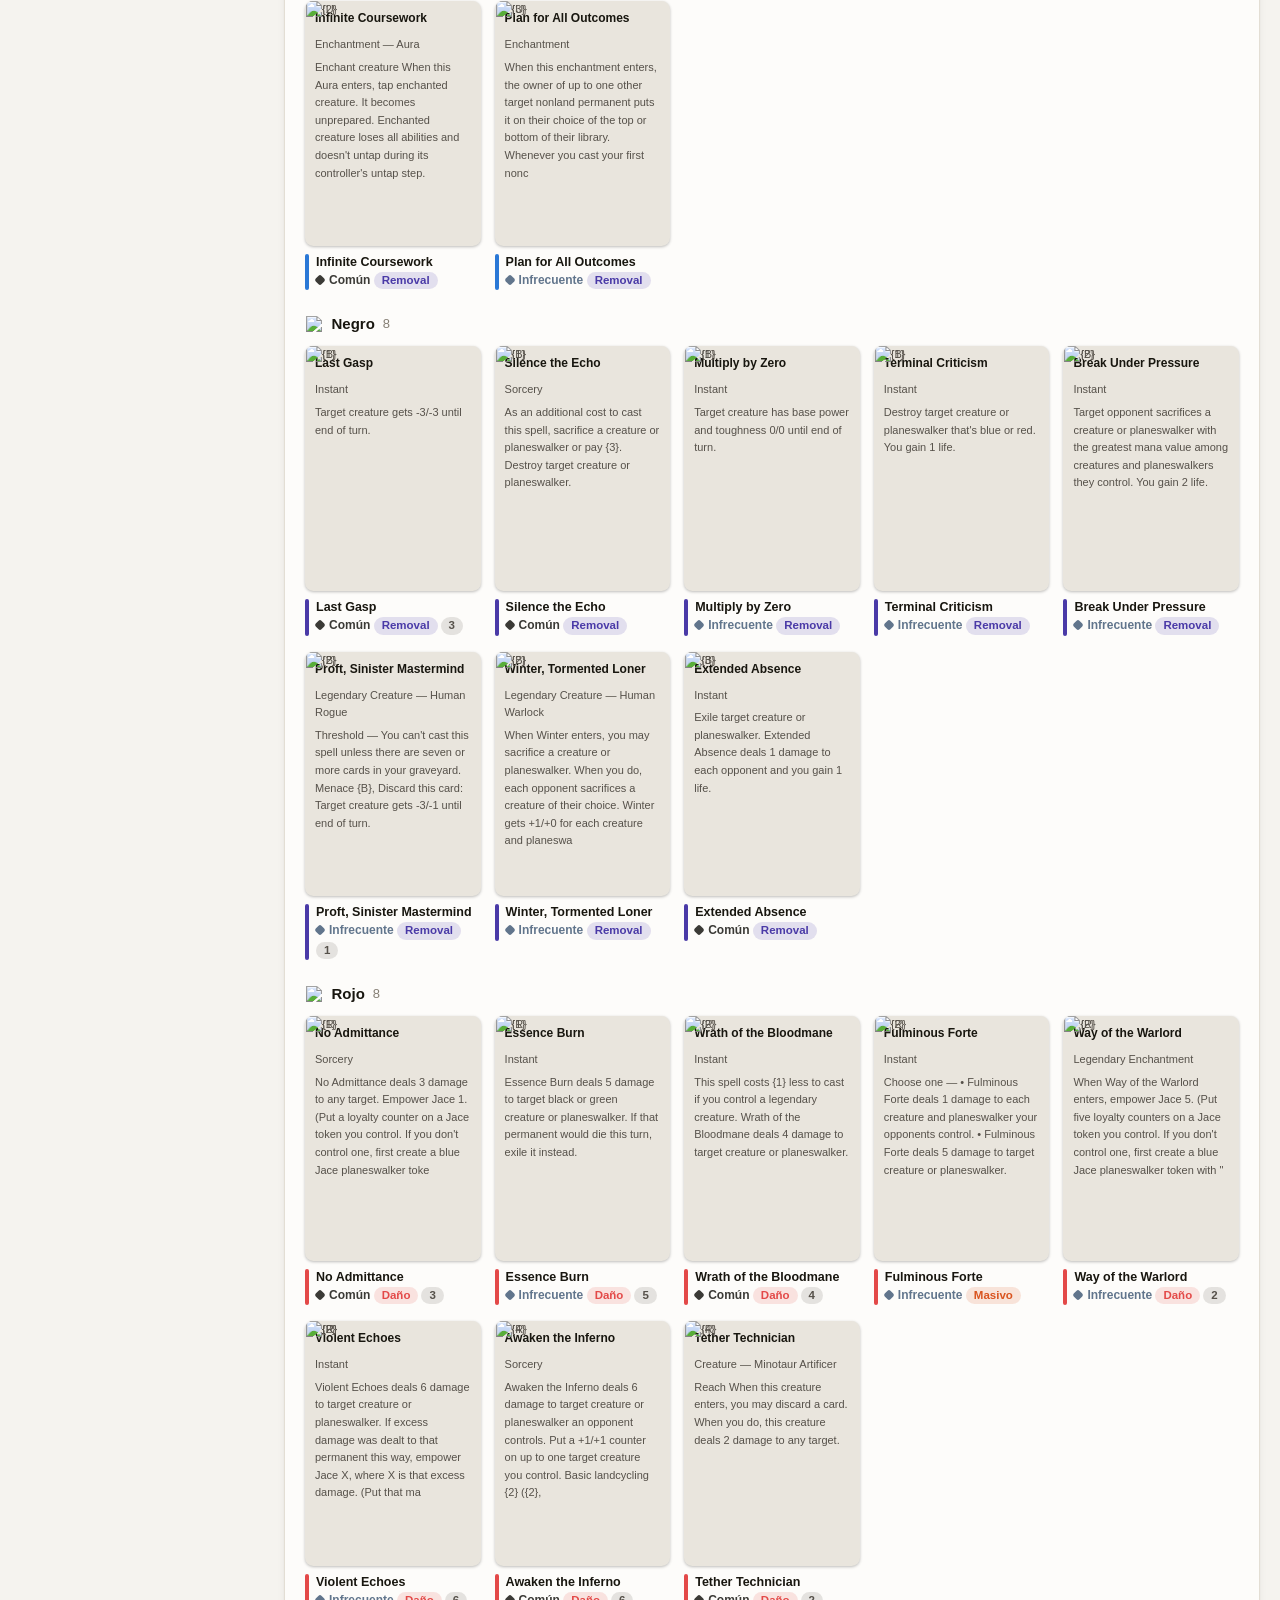
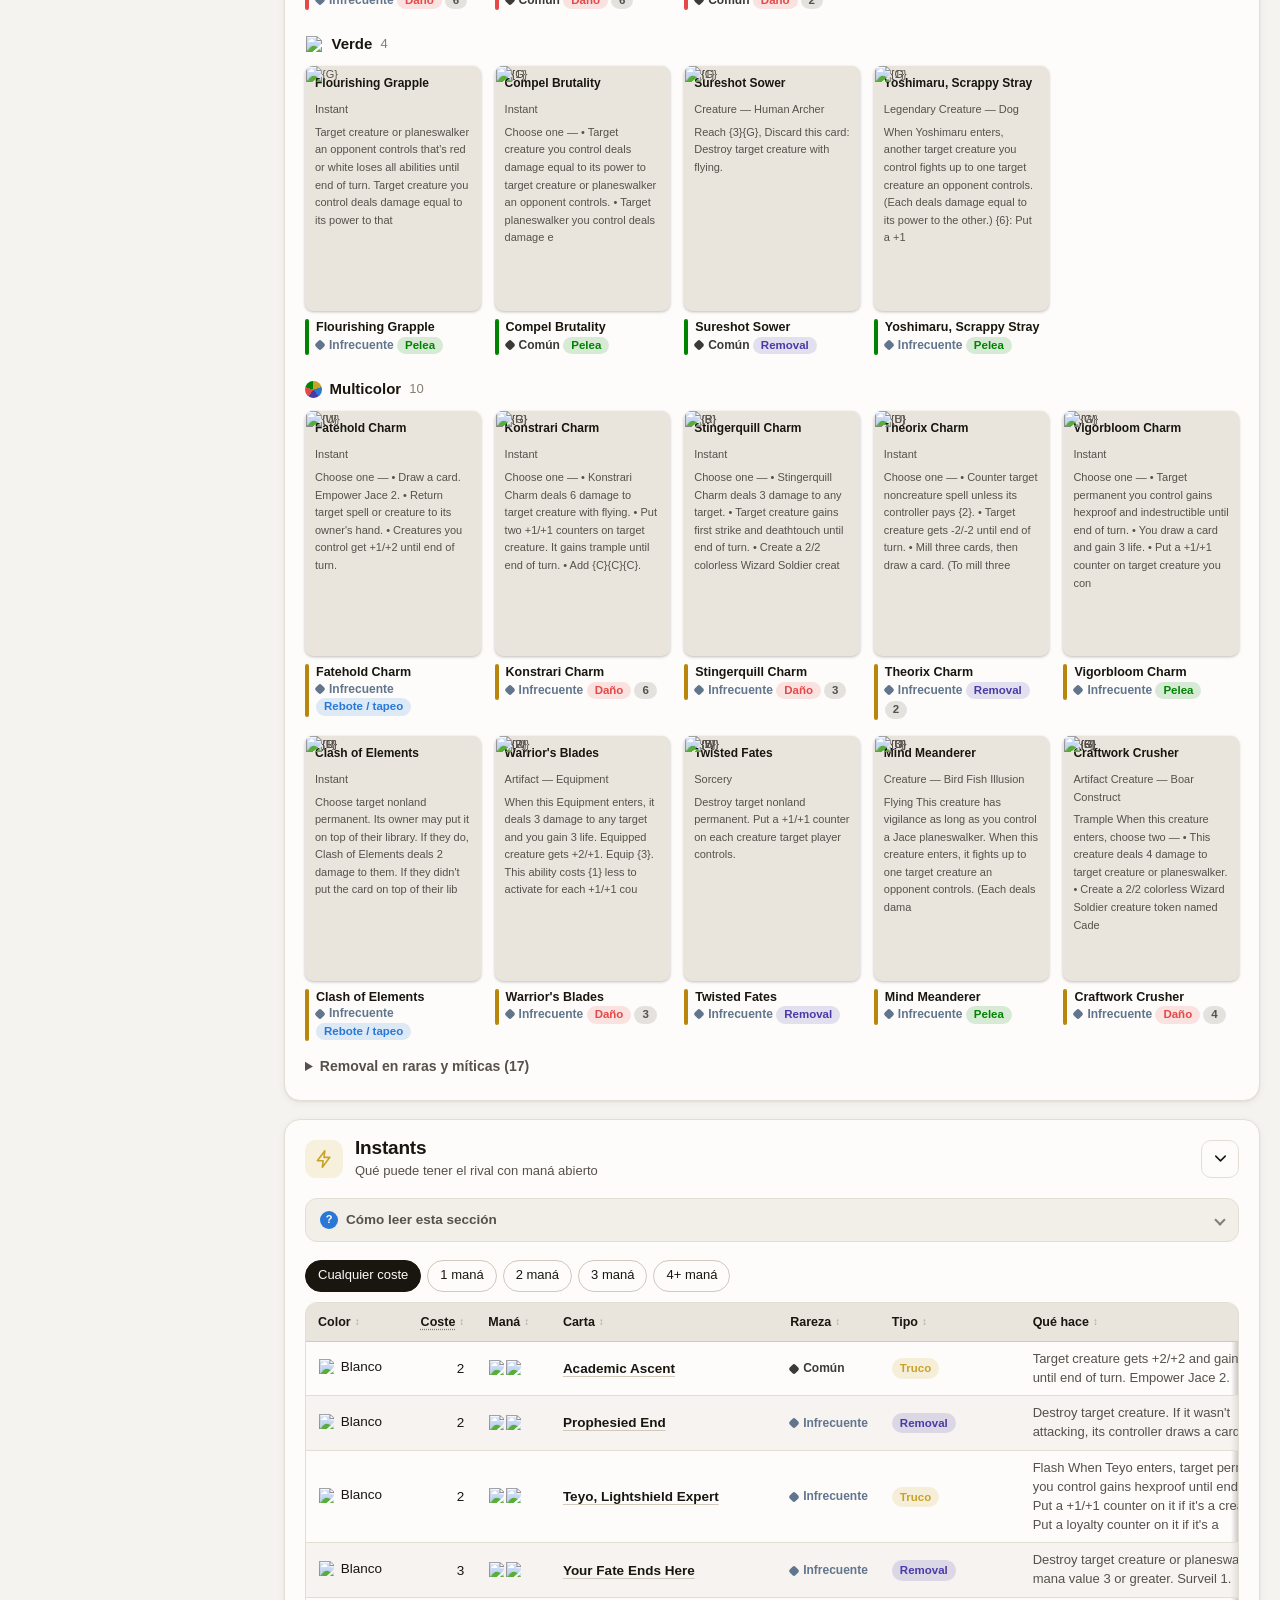
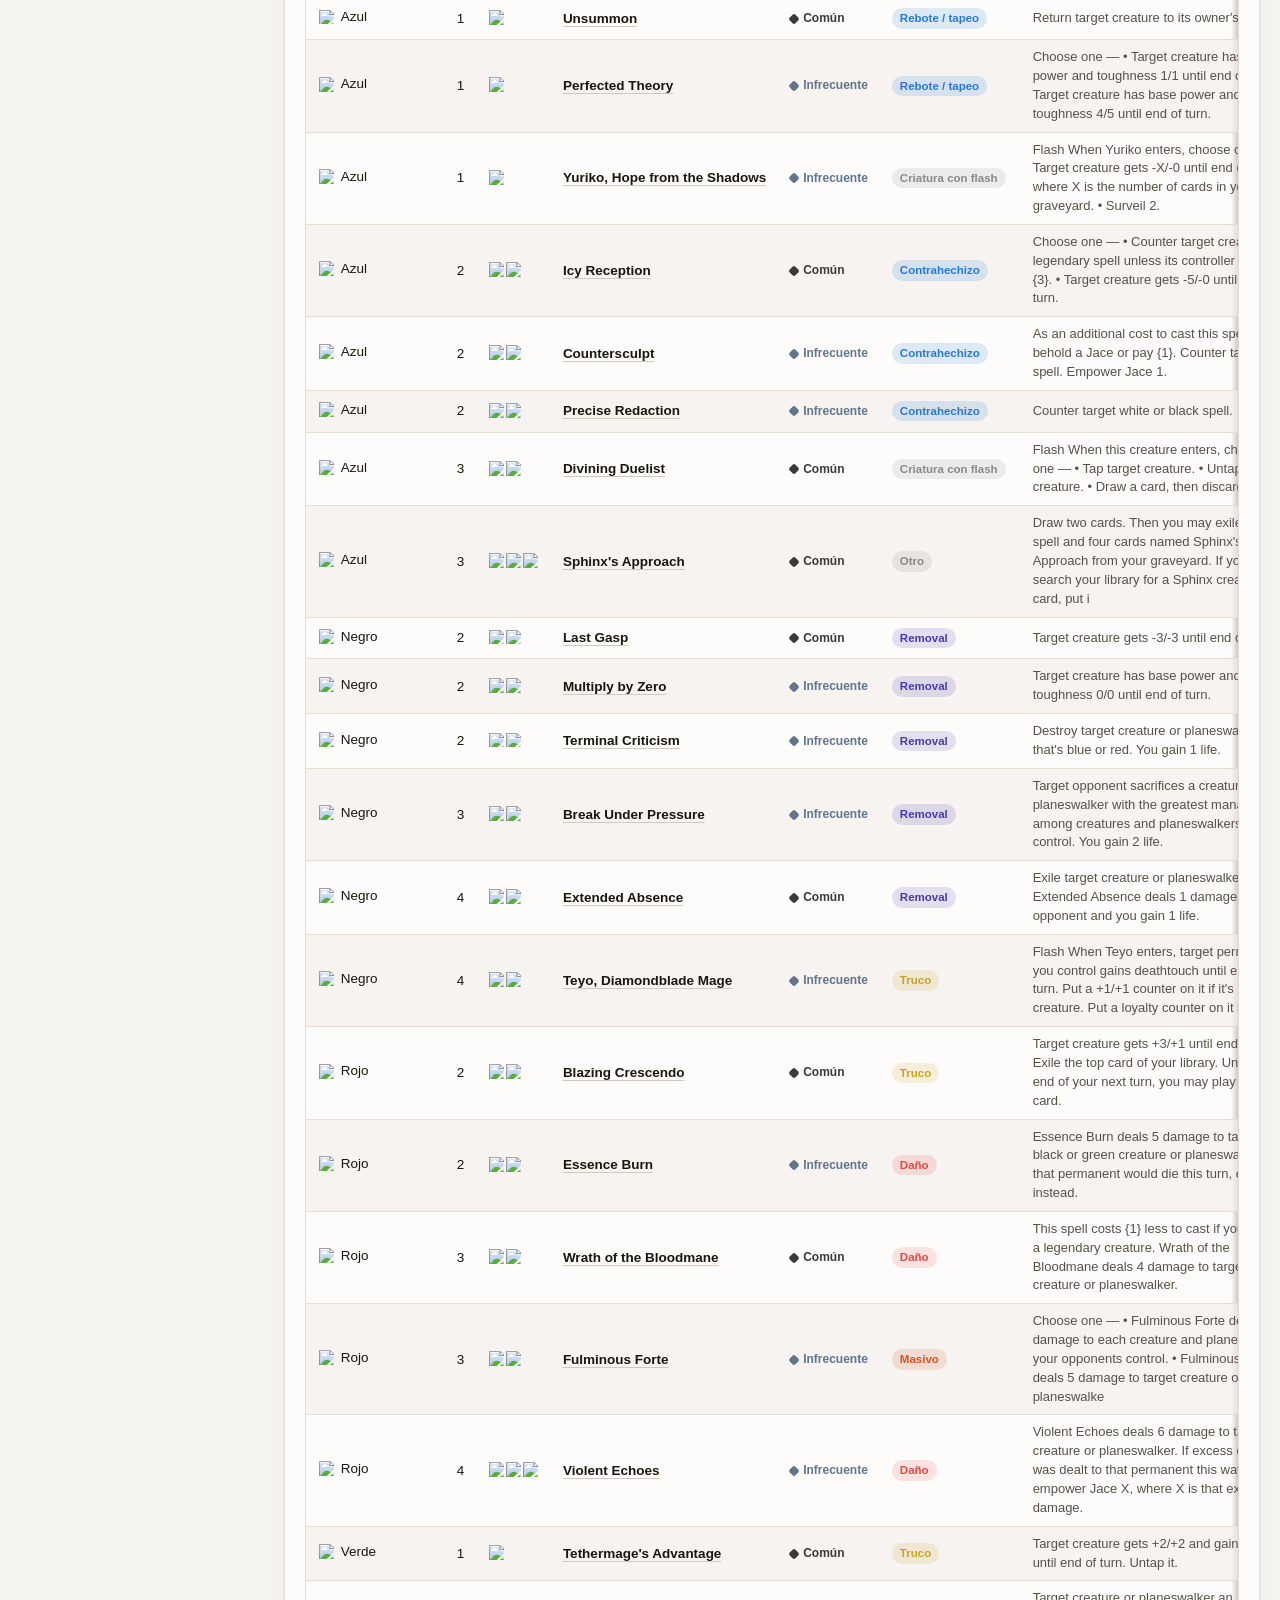
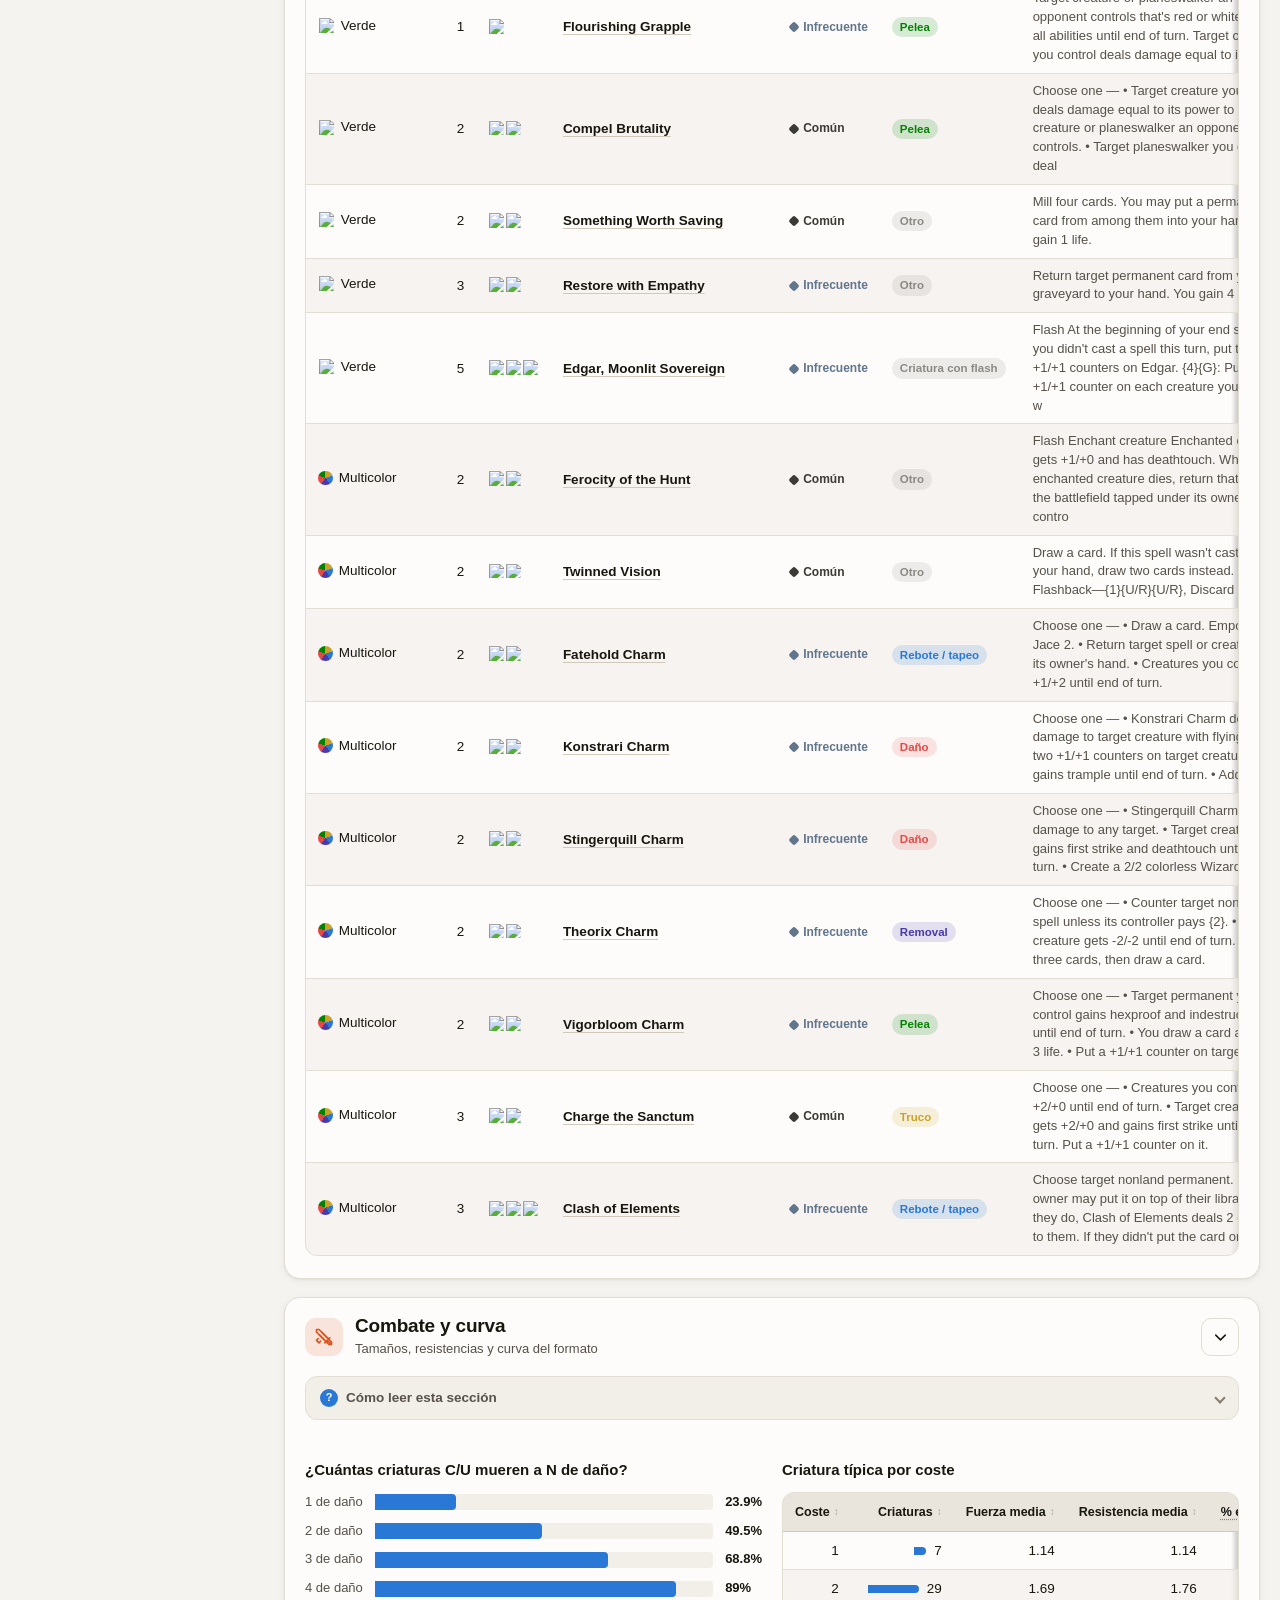
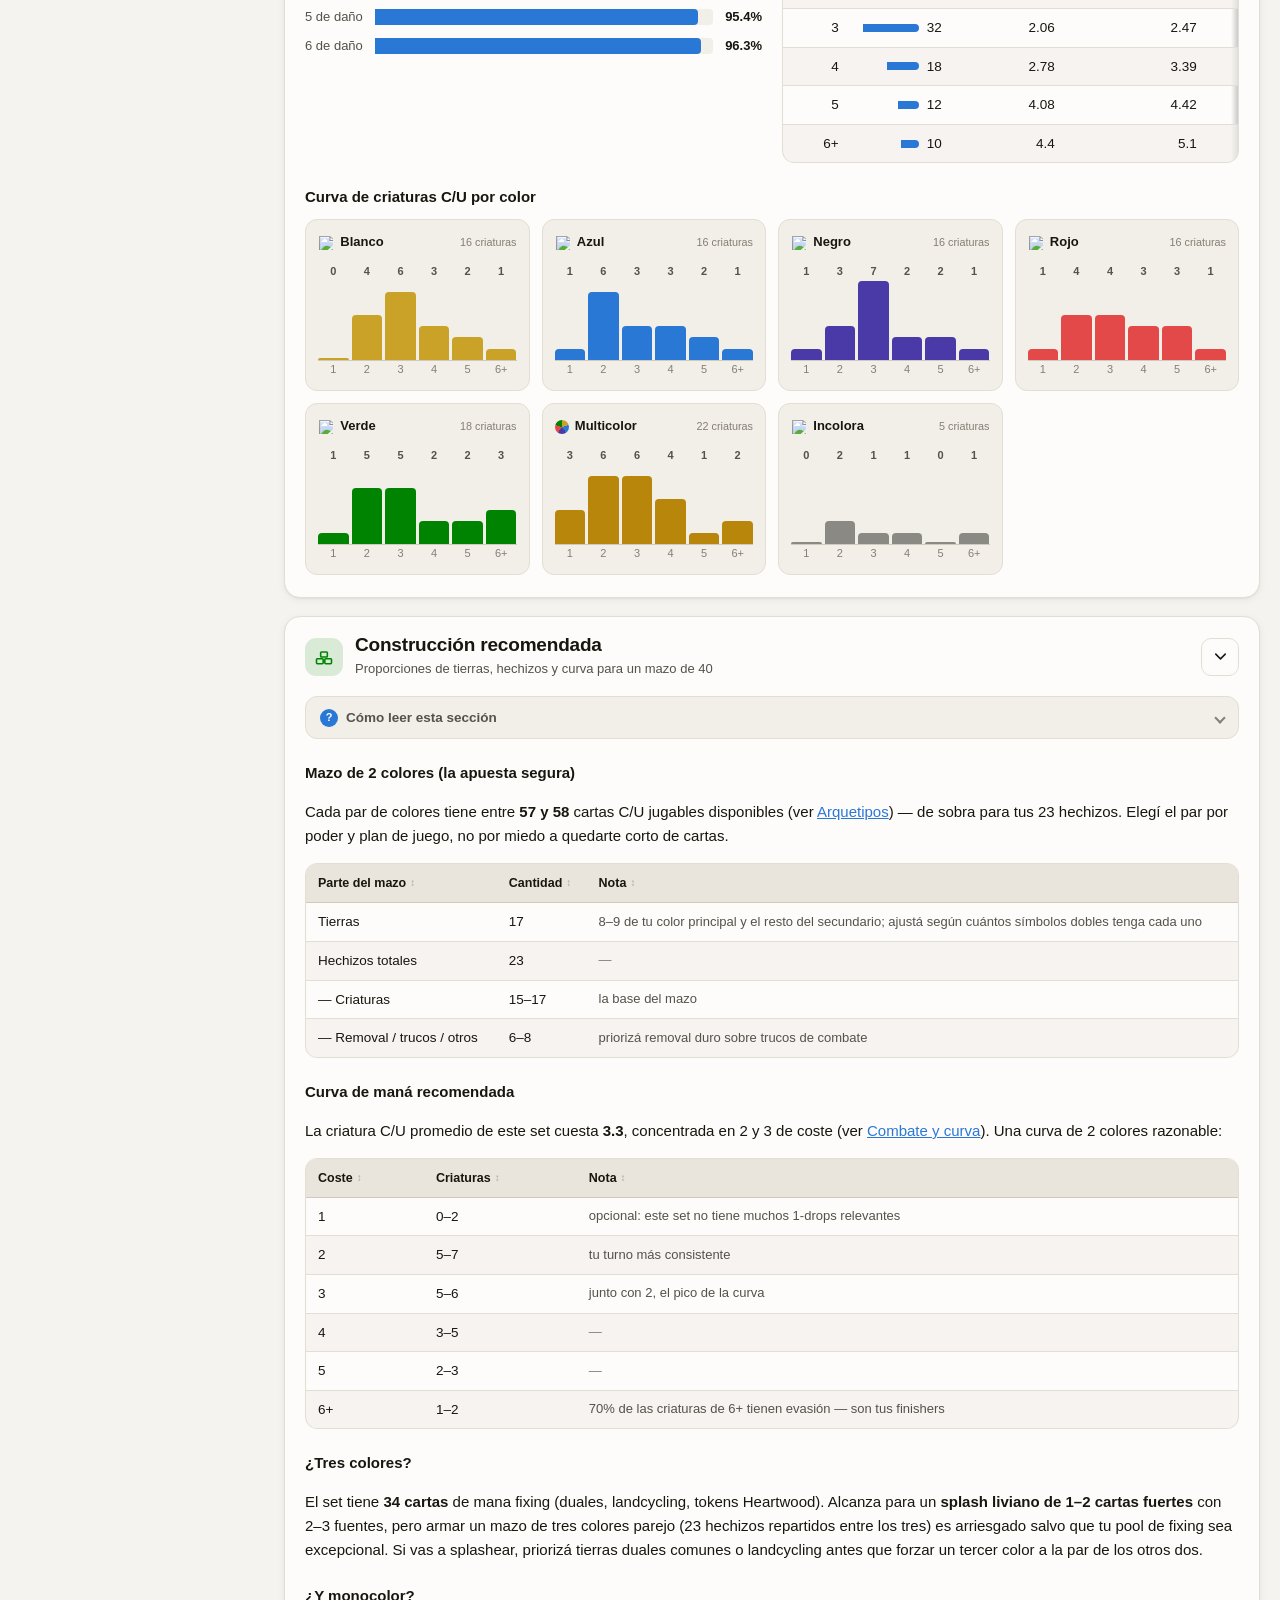
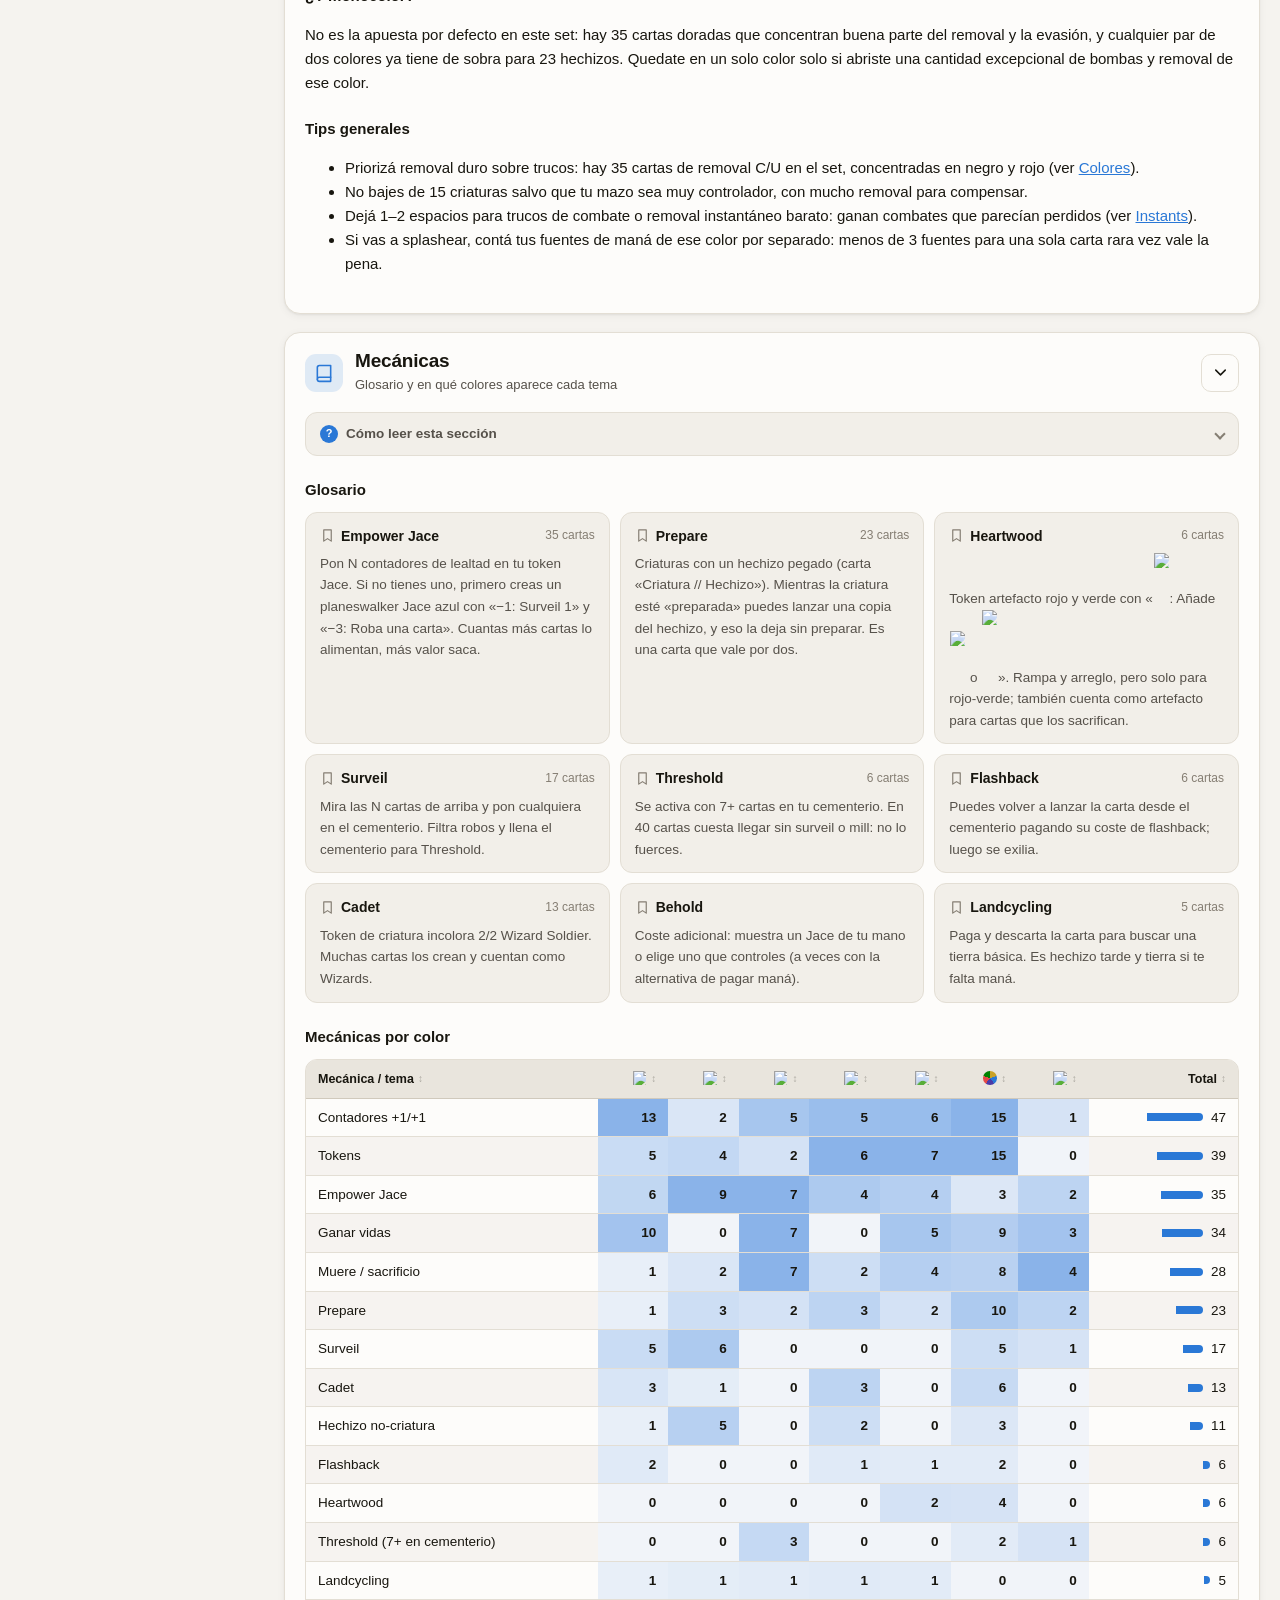
==== commit 468f011d: "Switcher al header, filtros solo en Spoiler, consolidados y con badge de precio - El switcher Anális" ====
--- a/docs/index.html
+++ b/docs/index.html
@@ -23,6 +23,7 @@
       <img id="set-icon" alt="" width="26" height="26">
       <span><b id="set-name">Cargando…</b><small id="set-sub"></small></span>
     </a>
+    <nav class="modetabs" id="modetabs" aria-label="Vista"></nav>
     <span class="grow"></span>
     <label class="search only-desktop">
       <svg viewBox="0 0 24 24"><circle cx="11" cy="11" r="7"/><path d="m20 20-3.5-3.5"/></svg>
@@ -41,9 +42,9 @@
 
 <div class="layout" id="top">
   <aside class="side" id="side" aria-label="Navegación y filtros">
-    <div class="side-head only-mobile"><b>Secciones y filtros</b><button class="icon-btn" id="btn-close-side" aria-label="Cerrar"><svg viewBox="0 0 24 24"><path d="M6 6l12 12M18 6 6 18"/></svg></button></div>
+    <div class="side-head only-mobile"><b id="side-title">Secciones</b><button class="icon-btn" id="btn-close-side" aria-label="Cerrar"><svg viewBox="0 0 24 24"><path d="M6 6l12 12M18 6 6 18"/></svg></button></div>
     <nav class="toc" id="toc" aria-label="Secciones"></nav>
-    <div class="filters" id="filters">
+    <div class="filters" id="filters" hidden>
       <div class="f-title">Filtros <button class="link" id="btn-reset" type="button">Limpiar</button></div>
       <label class="search only-mobile">
         <svg viewBox="0 0 24 24"><circle cx="11" cy="11" r="7"/><path d="m20 20-3.5-3.5"/></svg>
@@ -51,12 +52,23 @@
       </label>
       <div class="f-group"><span class="f-label">Color</span><div class="f-row" id="f-color"></div></div>
       <div class="f-group"><span class="f-label">Rareza</span><div class="f-row" id="f-rarity"></div></div>
-      <p class="f-hint" id="f-hint">Los filtros afectan a todas las cartas y tablas del reporte.</p>
+      <div class="f-group"><span class="f-label">Tipo</span><select class="f-select" id="f-tipo"></select></div>
+      <div class="f-group"><span class="f-label">Coste (CMC)</span><select class="f-select" id="f-cmc"></select></div>
+      <div class="f-group"><span class="f-label">Mecánica</span><select class="f-select" id="f-mec"></select></div>
+      <div class="f-group"><span class="f-label">Evasión / interacción</span><div class="f-row" id="f-evrem"></div></div>
+      <div class="f-group"><span class="f-label">Ordenar por</span>
+        <div class="sort-row">
+          <select class="f-select" id="f-sort"></select>
+          <button class="icon-btn" type="button" id="btn-sortdir" data-dir="asc" aria-label="Orden ascendente">
+            <svg viewBox="0 0 24 24"><path d="M12 19V5M5 12l7-7 7 7"/></svg>
+          </button>
+        </div>
+      </div>
+      <p class="f-hint" id="f-hint">Los filtros afectan a todas las cartas del explorador.</p>
     </div>
   </aside>
 
   <main id="main" tabindex="-1">
-    <nav class="modetabs" id="modetabs" aria-label="Vista"></nav>
     <section class="hero" id="hero"></section>
     <div id="sections"></div>
     <section class="cartas-view sec" id="cartas-view" hidden></section>
--- a/docs/assets/app.css
+++ b/docs/assets/app.css
@@ -65,6 +65,10 @@
 .brand span{display:flex;flex-direction:column;min-width:0;line-height:1.2}
 .brand b{font-size:15px;white-space:nowrap;overflow:hidden;text-overflow:ellipsis}
 .brand small{font-size:12px;color:var(--text-3);white-space:nowrap;overflow:hidden;text-overflow:ellipsis}
+.modetabs{display:flex;gap:2px;background:var(--surface-3);border-radius:999px;padding:2px;flex:none}
+.modetab{all:unset;cursor:pointer;font-size:12.5px;font-weight:500;padding:6px 12px;border-radius:999px;color:var(--text-2);white-space:nowrap}
+.modetab[aria-pressed="true"]{background:var(--surface);color:var(--text);box-shadow:0 1px 3px rgba(0,0,0,.12)}
+@media (max-width:600px){.modetab{padding:6px 9px;font-size:12px}}
 .icon-btn{position:relative;display:inline-grid;place-items:center;width:38px;height:38px;border-radius:10px;border:1px solid var(--border);background:var(--surface);cursor:pointer;flex:none}
 .icon-btn:hover{background:var(--surface-2)}
 .icon-btn svg{width:19px;height:19px}
@@ -99,6 +103,12 @@
 .tog[aria-pressed="false"]{opacity:.4;filter:grayscale(.9)}
 .tog:hover{border-color:var(--text-3)}
 .f-hint{font-size:12px;color:var(--text-3);margin:4px 0 0}
+.f-select{width:100%;height:34px;padding:0 10px;border-radius:var(--r);border:1px solid var(--border-2);background:var(--surface);color:var(--text);font:inherit;font-size:13px;cursor:pointer}
+.sort-row{display:flex;gap:6px}
+.sort-row .f-select{flex:1}
+.sort-row .icon-btn{flex:none;border:1px solid var(--border-2);border-radius:var(--r)}
+#btn-sortdir svg{transition:transform .15s ease}
+#btn-sortdir[data-dir="desc"] svg{transform:rotate(180deg)}
 .side-head{display:flex;justify-content:space-between;align-items:center;margin-bottom:12px}
 
 @media (max-width:960px){
@@ -113,9 +123,6 @@
 }
 
 /* ---------- Hero ---------- */
-.modetabs{display:flex;gap:2px;background:var(--surface-3);border-radius:999px;padding:2px;margin-bottom:16px;width:fit-content}
-.modetab{all:unset;cursor:pointer;font-size:13px;font-weight:500;padding:7px 18px;border-radius:999px;color:var(--text-2)}
-.modetab[aria-pressed="true"]{background:var(--surface);color:var(--text);box-shadow:0 1px 3px rgba(0,0,0,.12)}
 .hero{border-radius:var(--r-lg);padding:26px 26px 22px;color:#fff;background:radial-gradient(900px 300px at 90% -30%,rgba(217,169,58,.35),transparent 60%),linear-gradient(135deg,var(--hero-1),var(--hero-2))}
 .hero-top{display:flex;gap:18px;align-items:center;flex-wrap:wrap}
 .hero-top>img{width:60px;height:60px;filter:invert(1);flex:none}
@@ -124,7 +131,7 @@
 .hero p{margin:6px 0 0;color:#d9d3e6;font-size:14px}
 .pips{display:flex;gap:6px;margin-top:10px}
 .pips img{width:22px;height:22px}
-.kpis{display:grid;grid-template-columns:repeat(auto-fit,minmax(150px,1fr));gap:10px;margin-top:20px}
+.kpis{display:grid;grid-template-columns:repeat(auto-fit,minmax(130px,1fr));gap:10px;margin-top:20px}
 .kpi{background:rgba(255,255,255,.07);border:1px solid rgba(255,255,255,.12);border-radius:var(--r);padding:12px 14px}
 .kpi span{display:block;font-size:11px;letter-spacing:.07em;text-transform:uppercase;color:#cfc8dd}
 .kpi b{display:block;font-size:26px;line-height:1.2;margin-top:2px;font-variant-numeric:tabular-nums}
@@ -133,10 +140,18 @@
 .hcard{all:unset;cursor:zoom-in;display:block;border-radius:4.75%/3.4%;overflow:hidden;box-shadow:0 1px 3px rgba(0,0,0,.35);flex:none;transition:transform .15s ease}
 .hcard:hover{transform:translateY(-2px)}
 .hcard img{display:block;width:56px;height:78px;object-fit:cover}
-@media (max-width:600px){.hero{padding:20px 18px}.hero h1{font-size:23px}.hero-top>img{width:44px;height:44px}.kpi b{font-size:22px}.hcard img{width:44px;height:61px}}
+@media (max-width:600px){
+  .hero{padding:20px 18px}
+  .hero h1{font-size:22px}
+  .hero-top>img{width:40px;height:40px}
+  .hero-top{gap:12px}
+  .hero-cards-row{margin-left:0;margin-top:2px}
+  .hcard img{width:40px;height:56px}
+  .kpis{grid-template-columns:repeat(2,1fr)}
+  .kpi{padding:10px 12px}
+  .kpi b{font-size:20px}
+}
 .cartas-view{margin-top:0}
-.cartas-filters{display:flex;flex-wrap:wrap;gap:16px 28px;margin-bottom:4px}
-.cartas-filters .f-group{margin-bottom:0;min-width:160px}
 
 /* ---------- Secciones ---------- */
 .sec{background:var(--surface);border:1px solid var(--border);border-radius:var(--r-lg);margin-top:18px;box-shadow:var(--shadow)}
@@ -195,7 +210,15 @@
 .ins span{font-size:14.5px}
 
 /* ---------- Tablas (solo scroll horizontal) ---------- */
-.tbl-wrap{overflow-x:auto;overflow-y:hidden;border:1px solid var(--border);border-radius:var(--r);overscroll-behavior-x:contain}
+.tbl-wrap{overflow-x:auto;overflow-y:hidden;border:1px solid var(--border);border-radius:var(--r);overscroll-behavior-x:contain;
+  background:
+    linear-gradient(to right,var(--surface) 30%,rgba(255,255,255,0)) 0 0,
+    linear-gradient(to left,var(--surface) 30%,rgba(255,255,255,0)) 100% 0,
+    linear-gradient(to right,rgba(0,0,0,.2),rgba(0,0,0,0) 70%) 0 0,
+    linear-gradient(to left,rgba(0,0,0,.2),rgba(0,0,0,0) 70%) 100% 0;
+  background-repeat:no-repeat;
+  background-size:24px 100%,24px 100%,10px 100%,10px 100%;
+  background-attachment:local,local,scroll,scroll}
 table.tbl{border-collapse:collapse;width:100%;font-size:13.5px;font-variant-numeric:tabular-nums}
 .tbl th{background:var(--surface-3);text-align:left;font-weight:600;font-size:12.5px;padding:0;white-space:nowrap;border-bottom:1px solid var(--border-2)}
 .tbl th button{all:unset;box-sizing:border-box;display:flex;align-items:center;gap:4px;width:100%;padding:9px 12px;cursor:pointer}
@@ -261,6 +284,7 @@
 .card:focus-visible{outline:2px solid var(--accent);outline-offset:3px}
 .frame{position:relative;aspect-ratio:488/680;border-radius:4.75%/3.4%;overflow:hidden;background:var(--surface-3);box-shadow:0 1px 3px rgba(0,0,0,.25);transition:transform .15s ease}
 .card:hover .frame{transform:translateY(-3px)}
+.price-badge{position:absolute;top:6px;right:6px;z-index:2;background:rgba(0,0,0,.72);color:#fff;font-size:11px;font-weight:700;padding:2px 7px;border-radius:999px;font-variant-numeric:tabular-nums}
 .frame img{position:absolute;inset:0;width:100%;height:100%;object-fit:cover}
 .ph{position:absolute;inset:0;padding:10px;display:flex;flex-direction:column;gap:5px;font-size:11px;color:var(--text-2);overflow:hidden}
 .ph b{color:var(--text);font-size:12px;line-height:1.25}
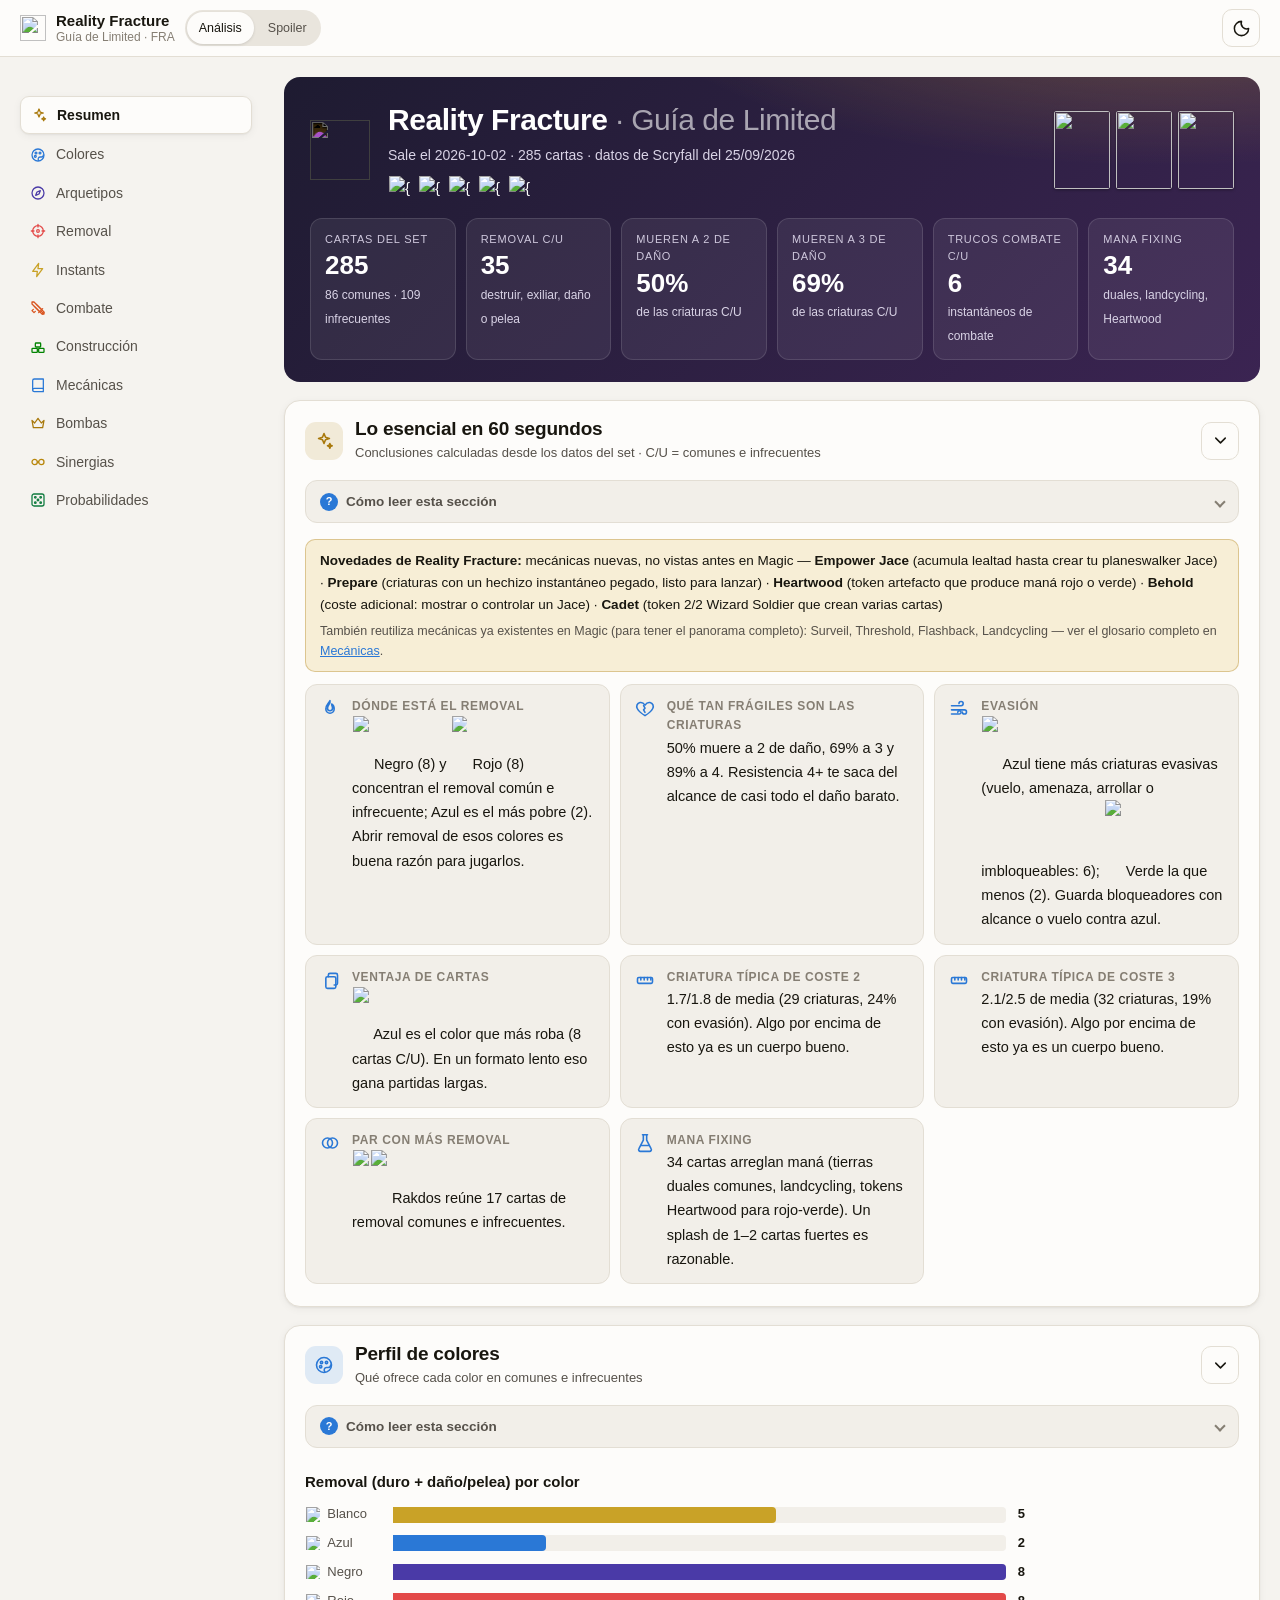
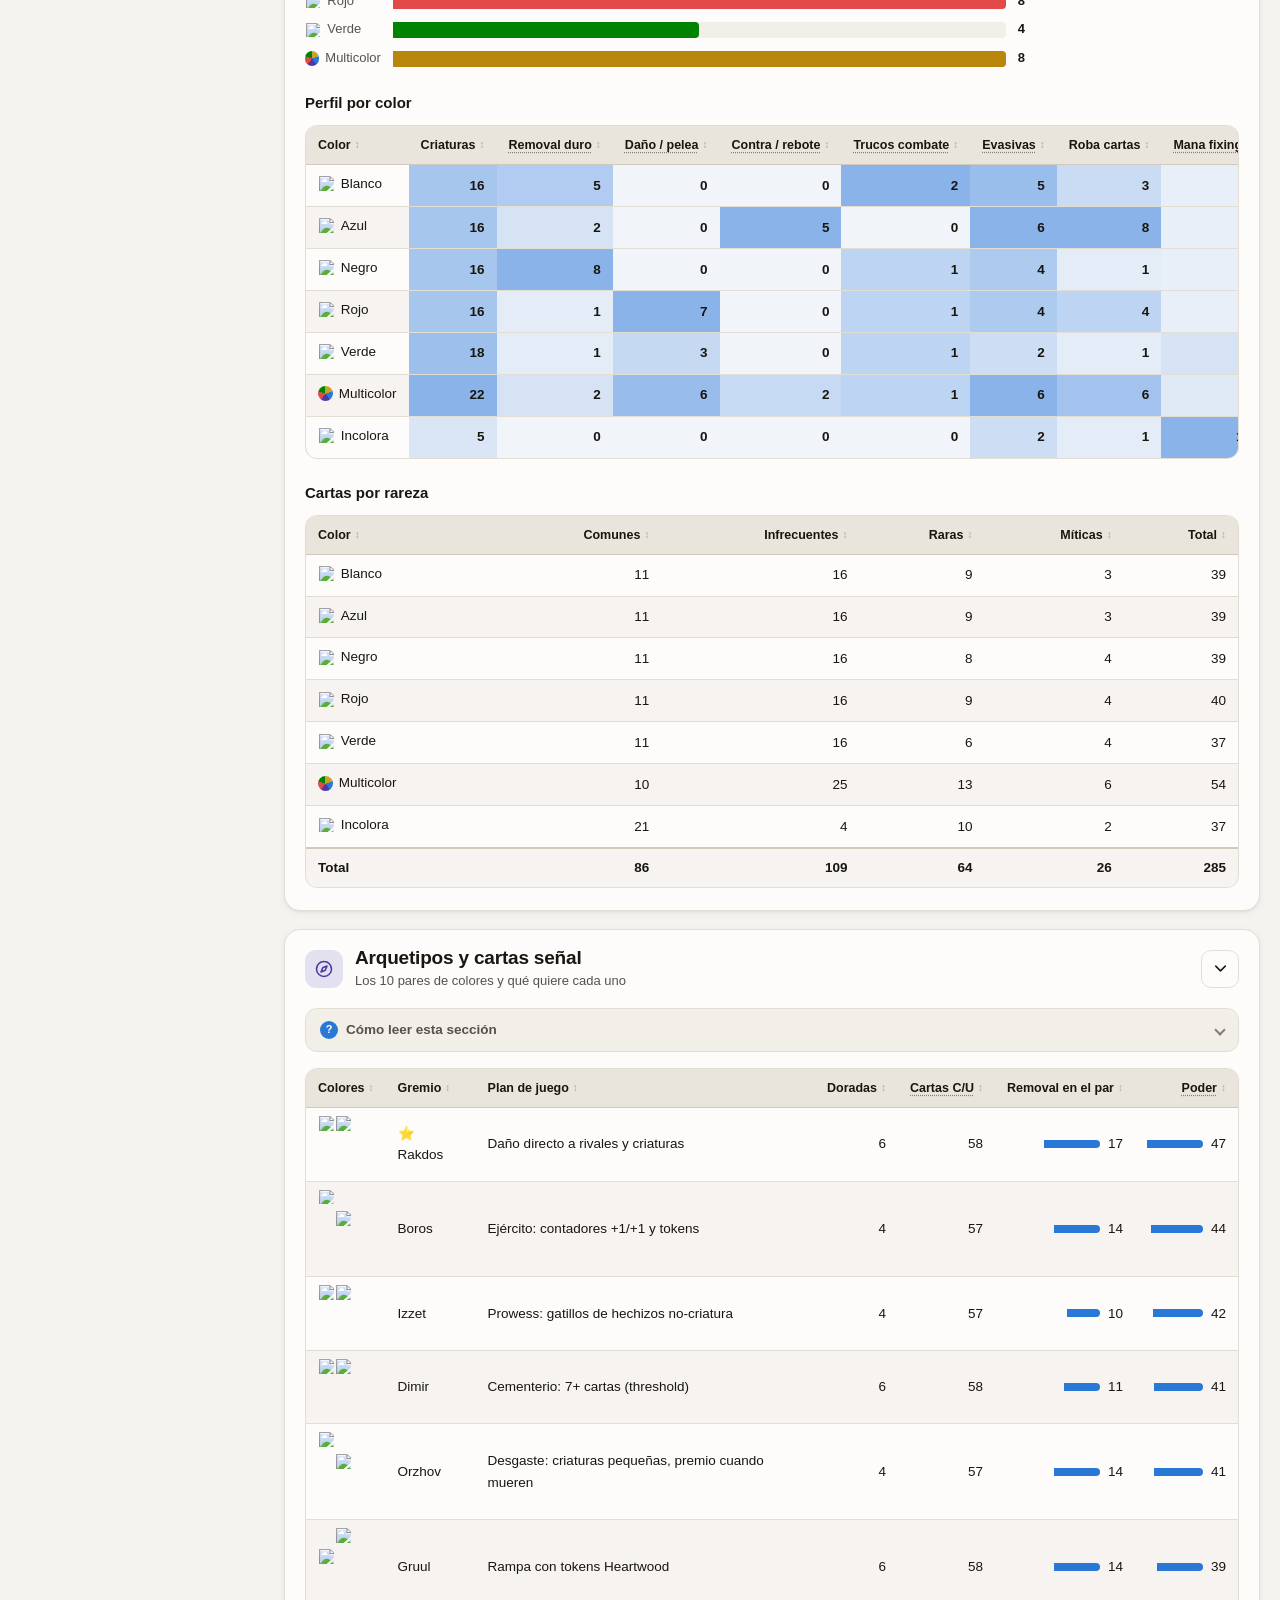
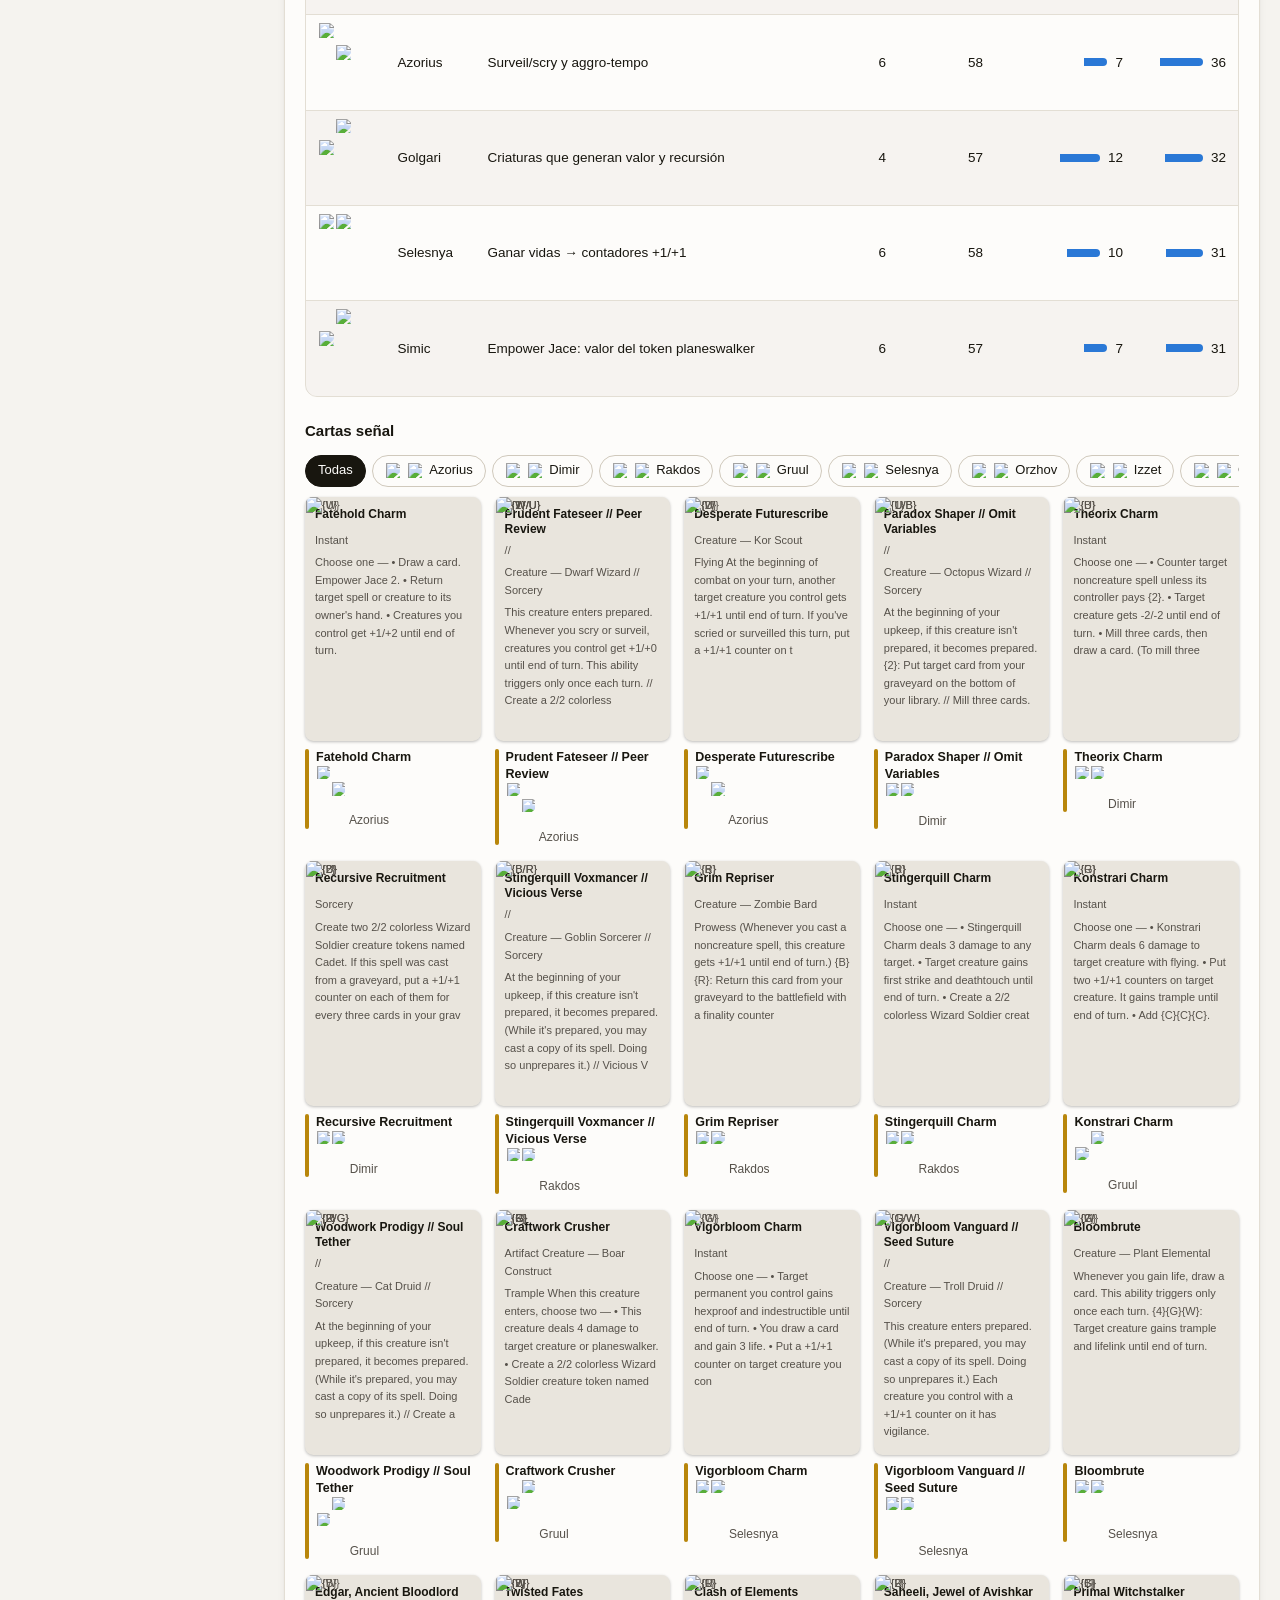
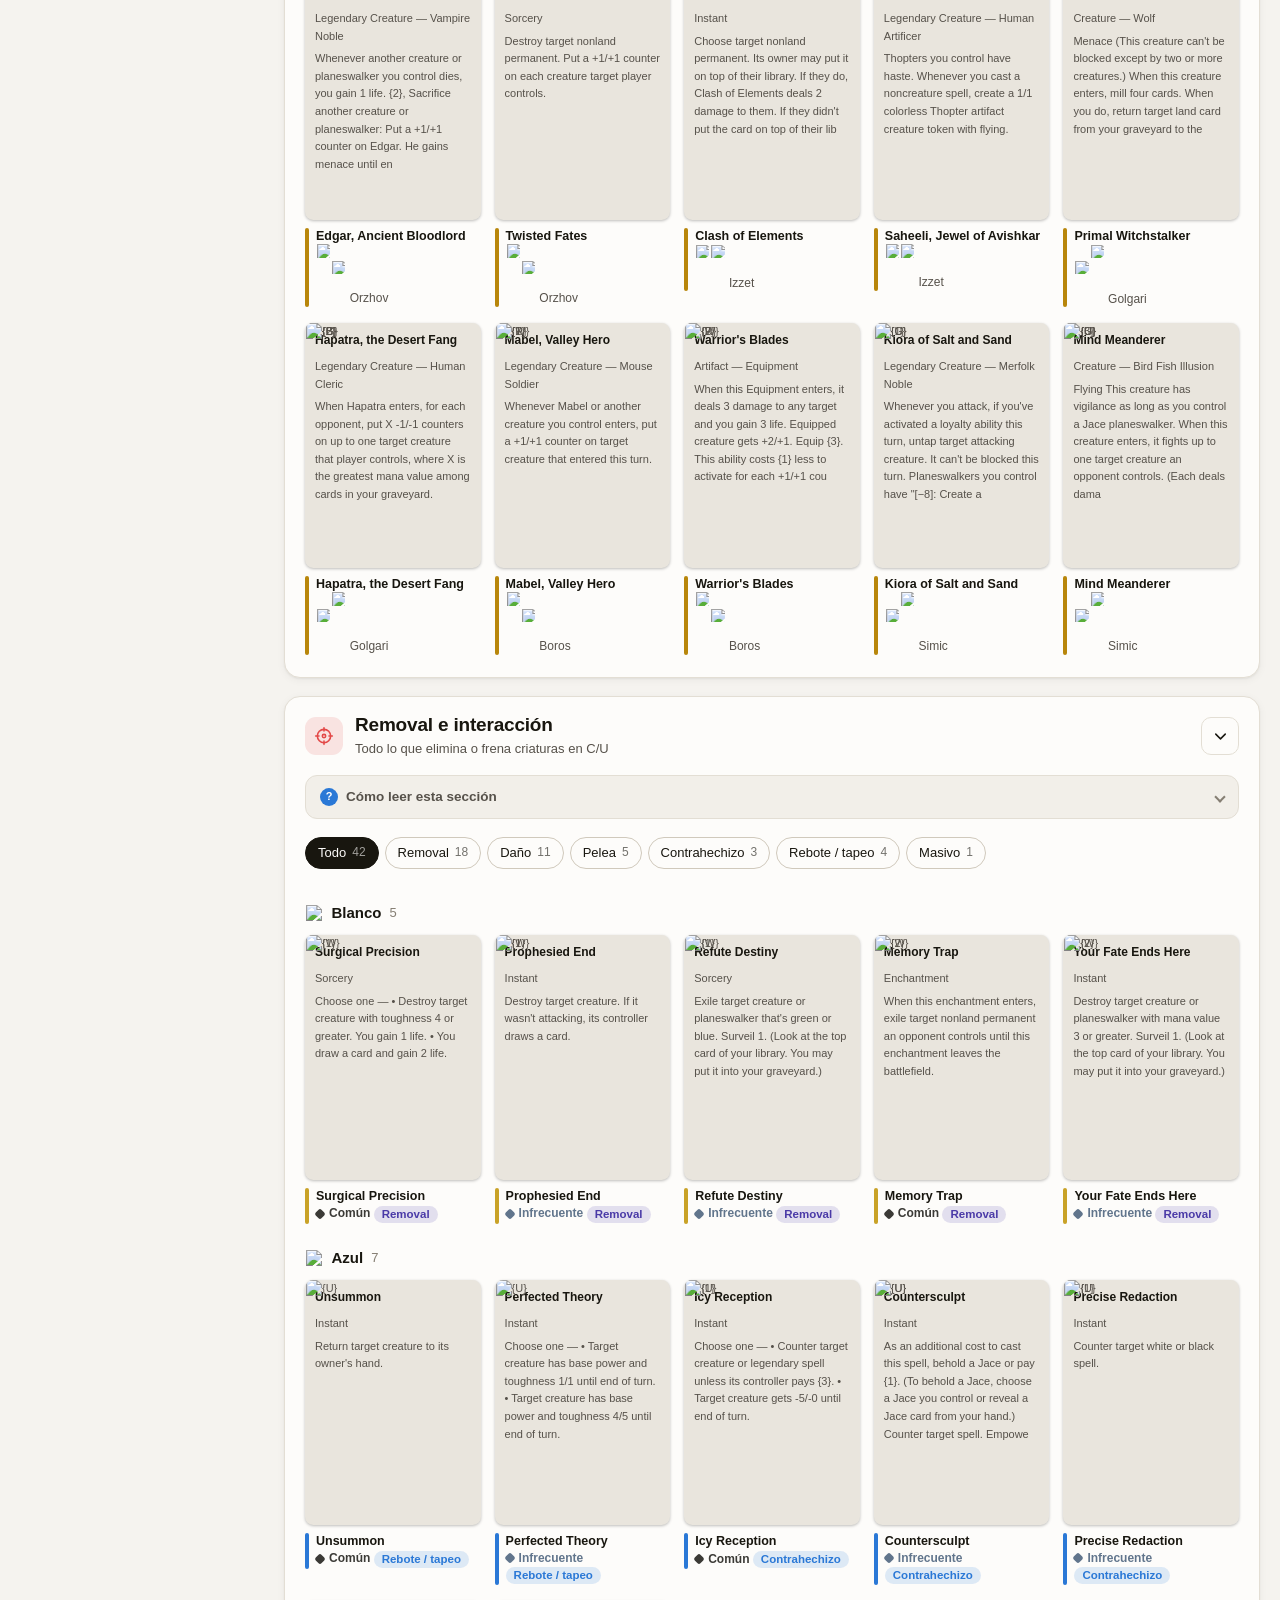
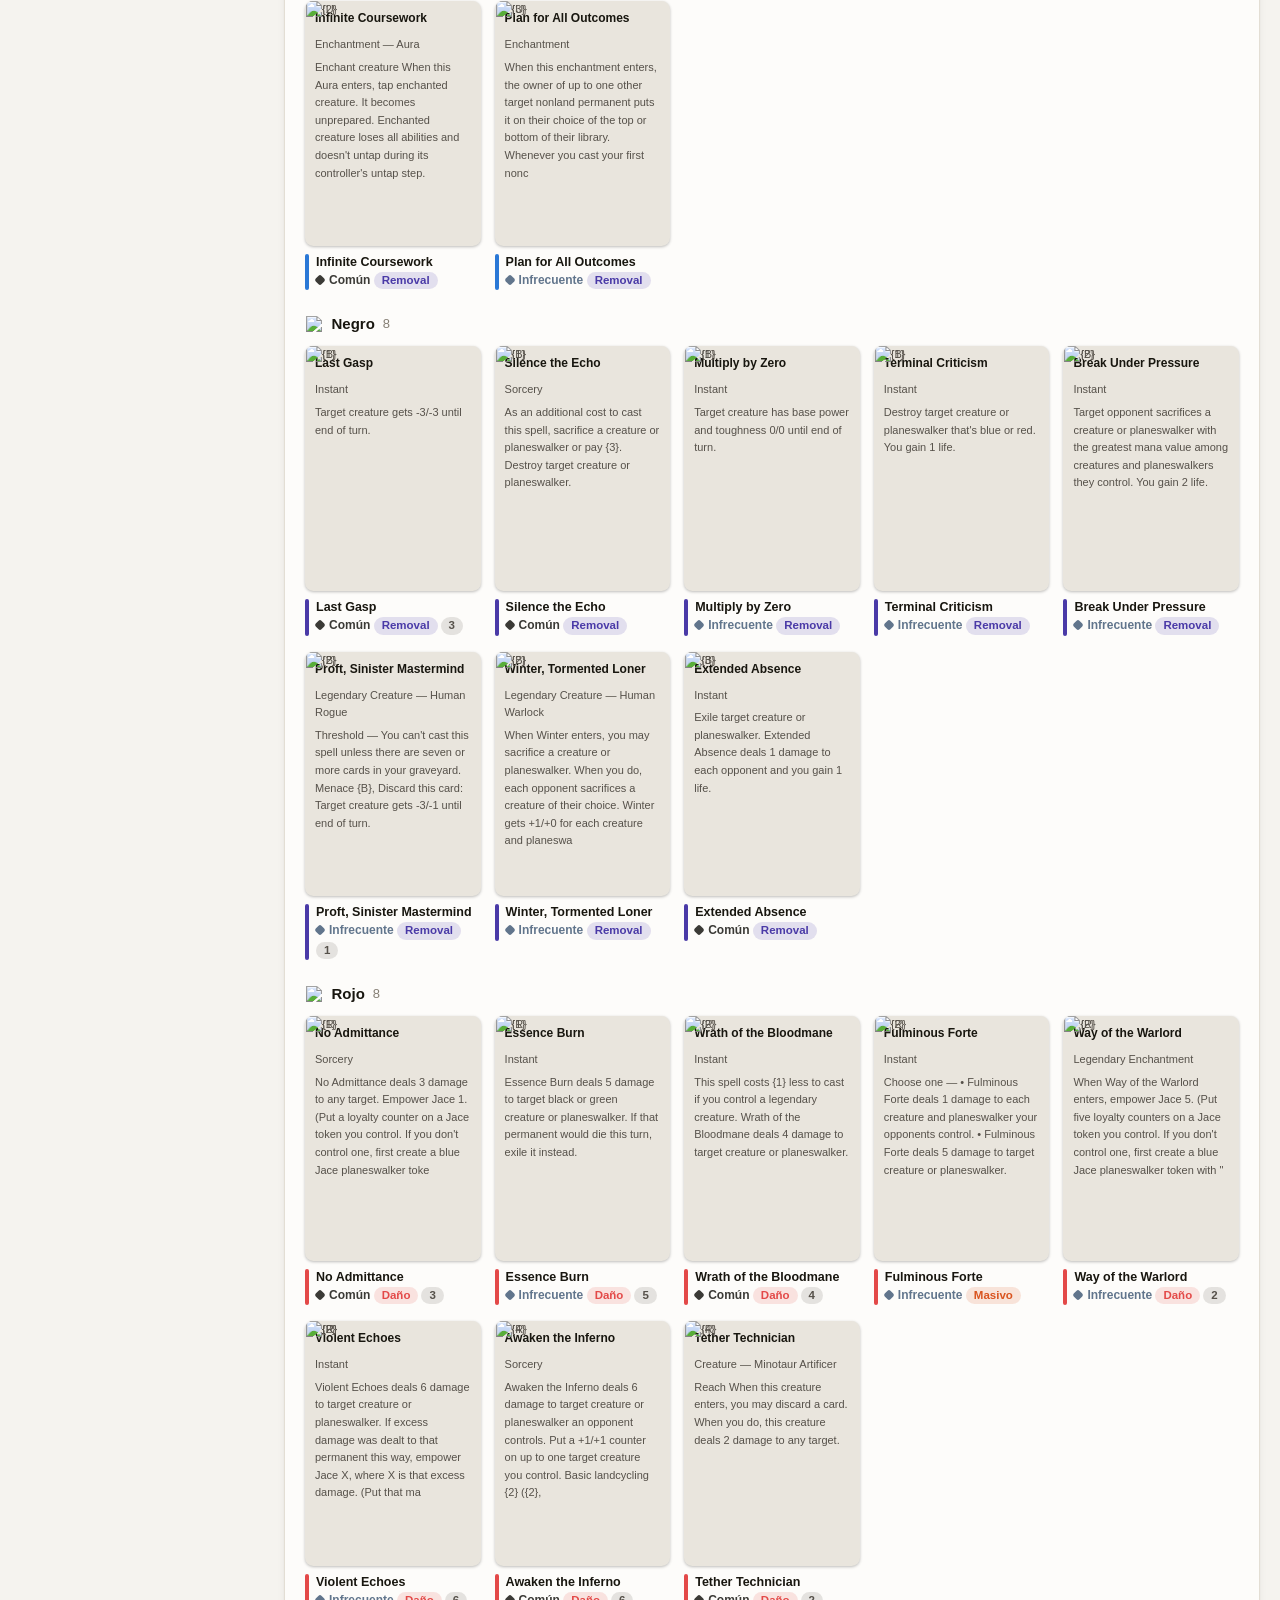
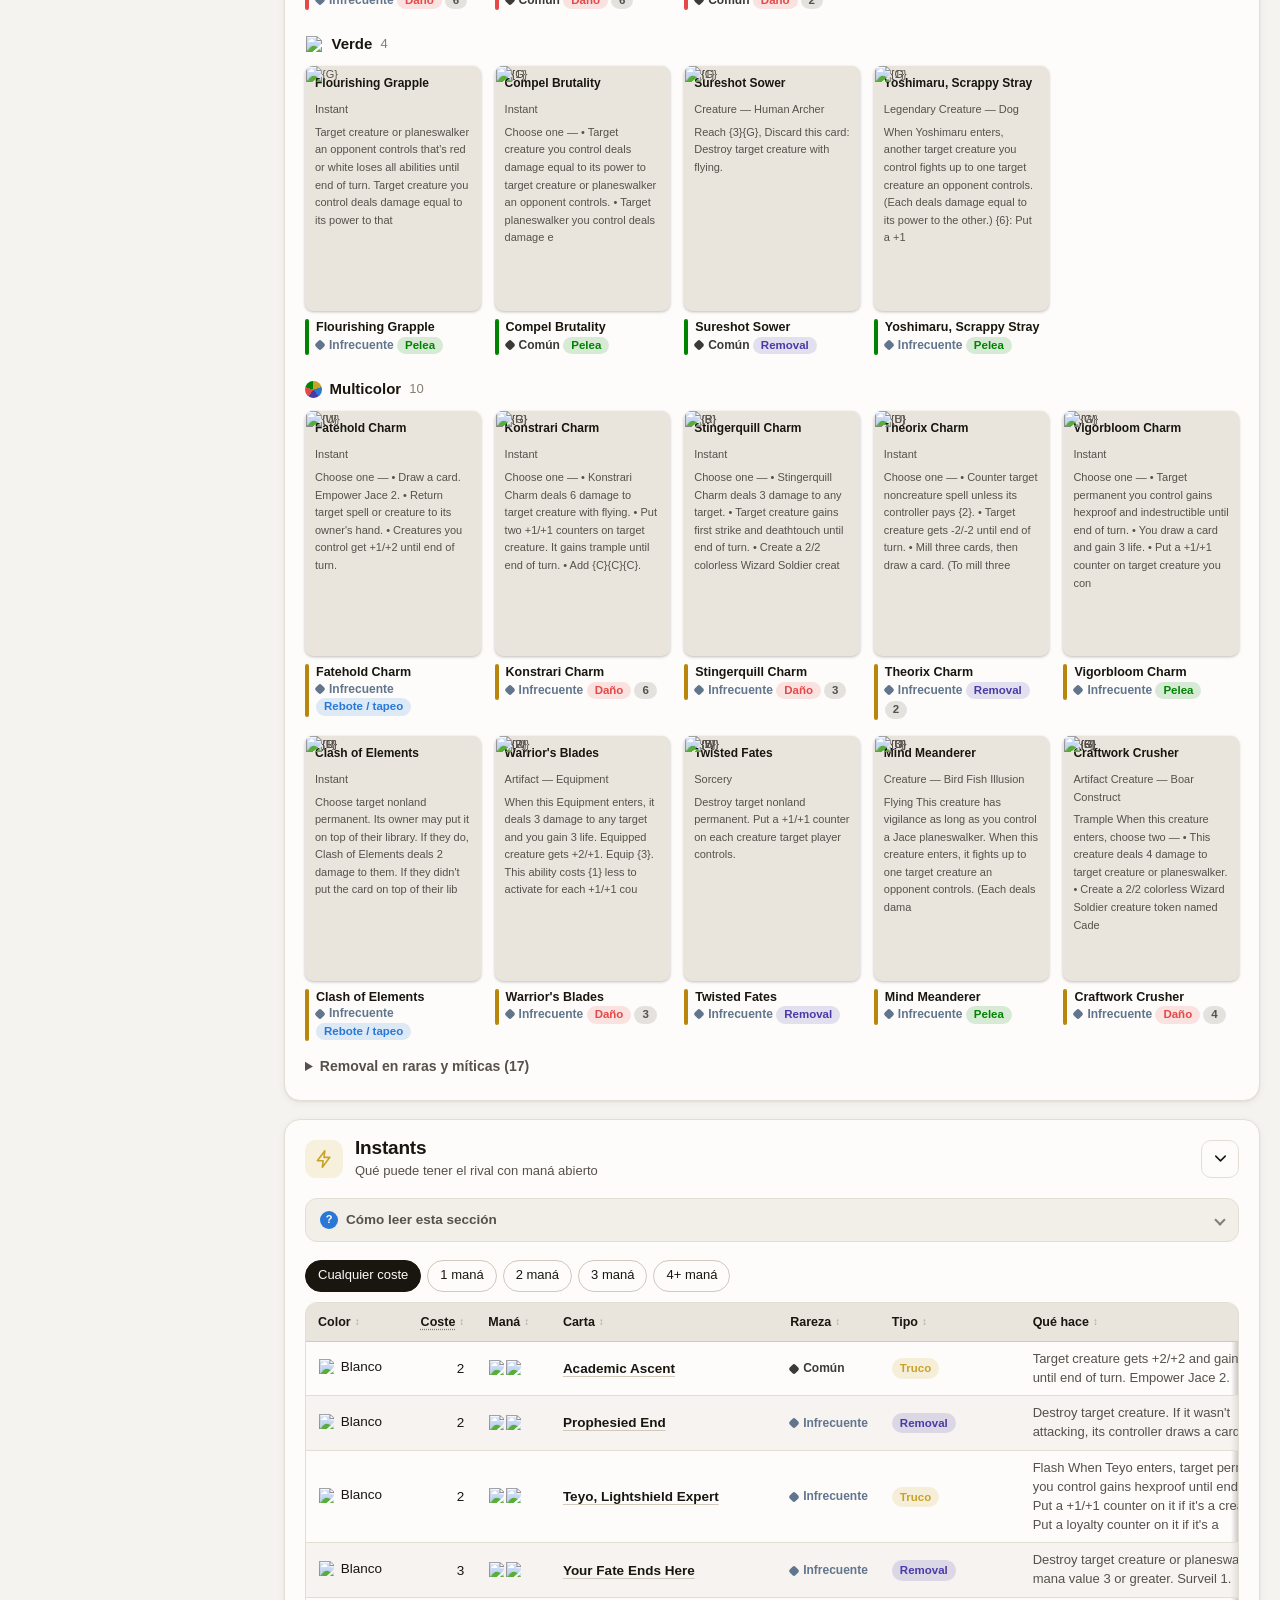
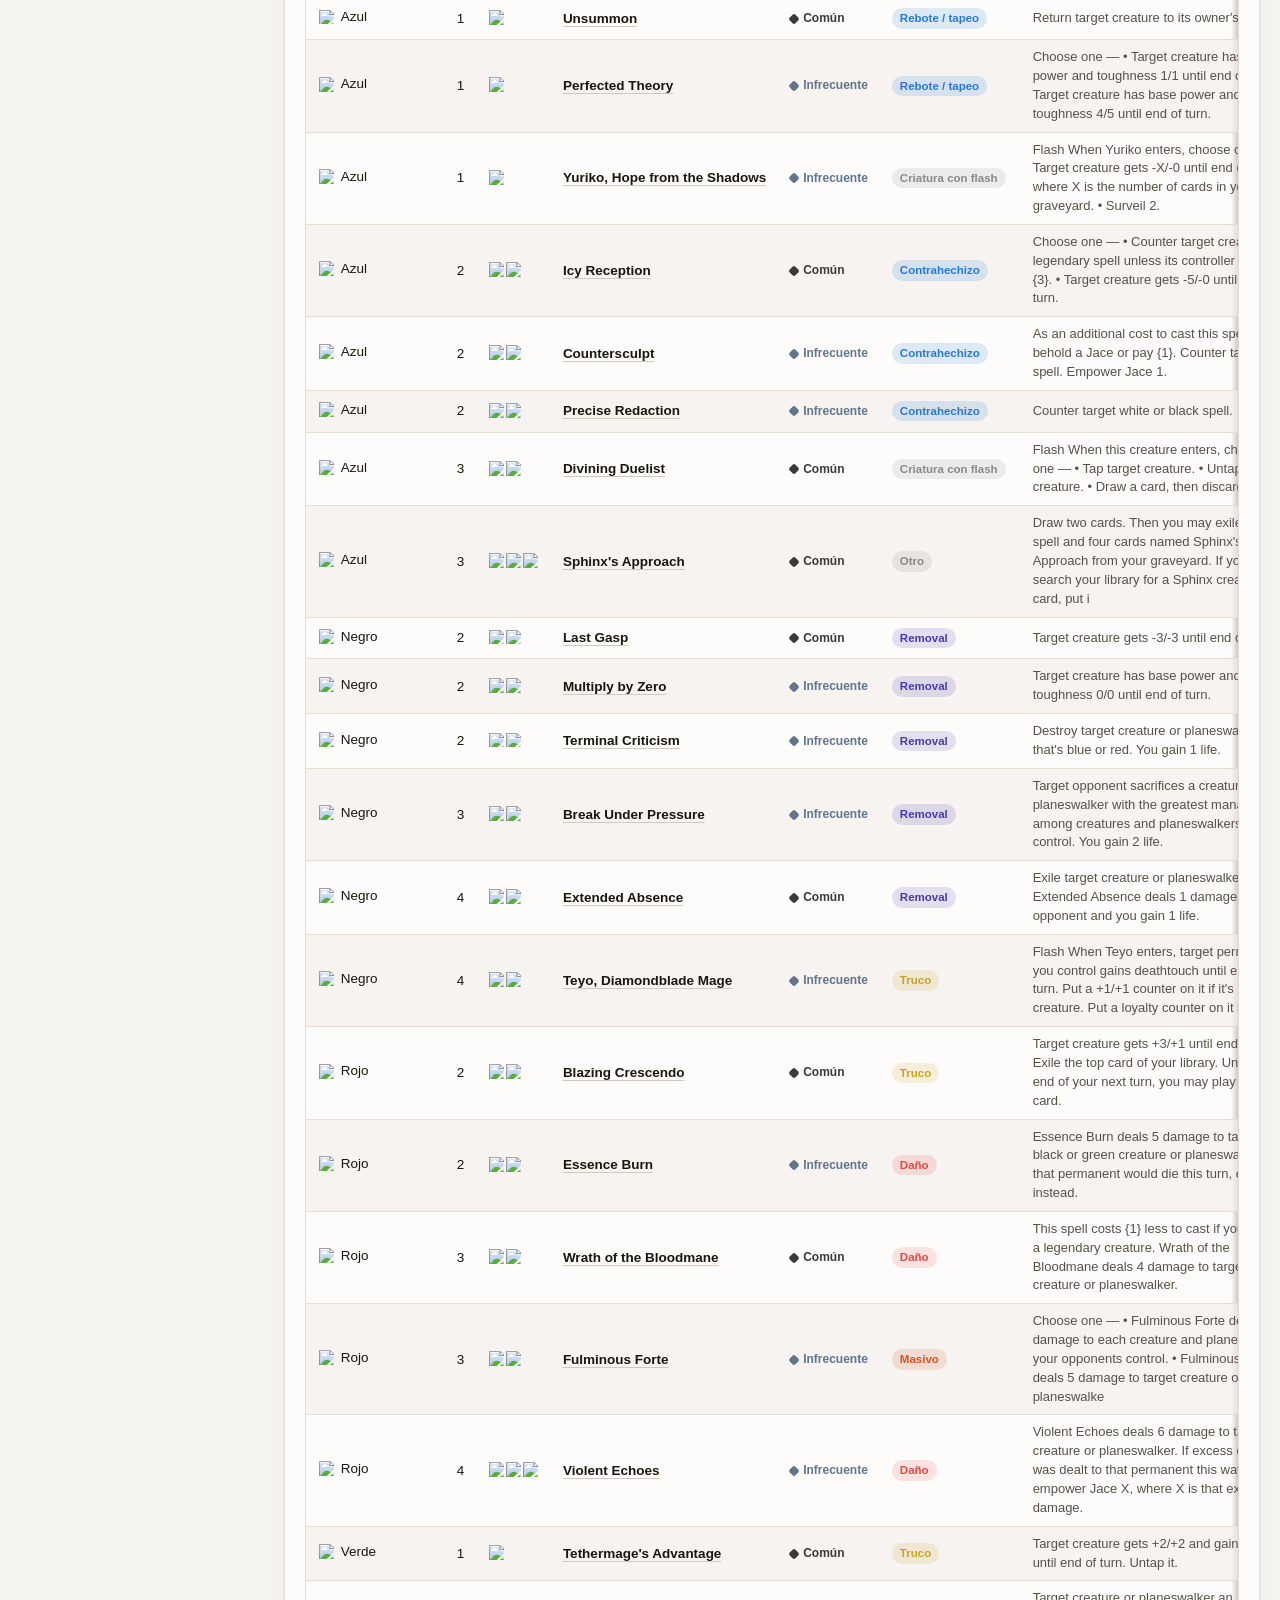
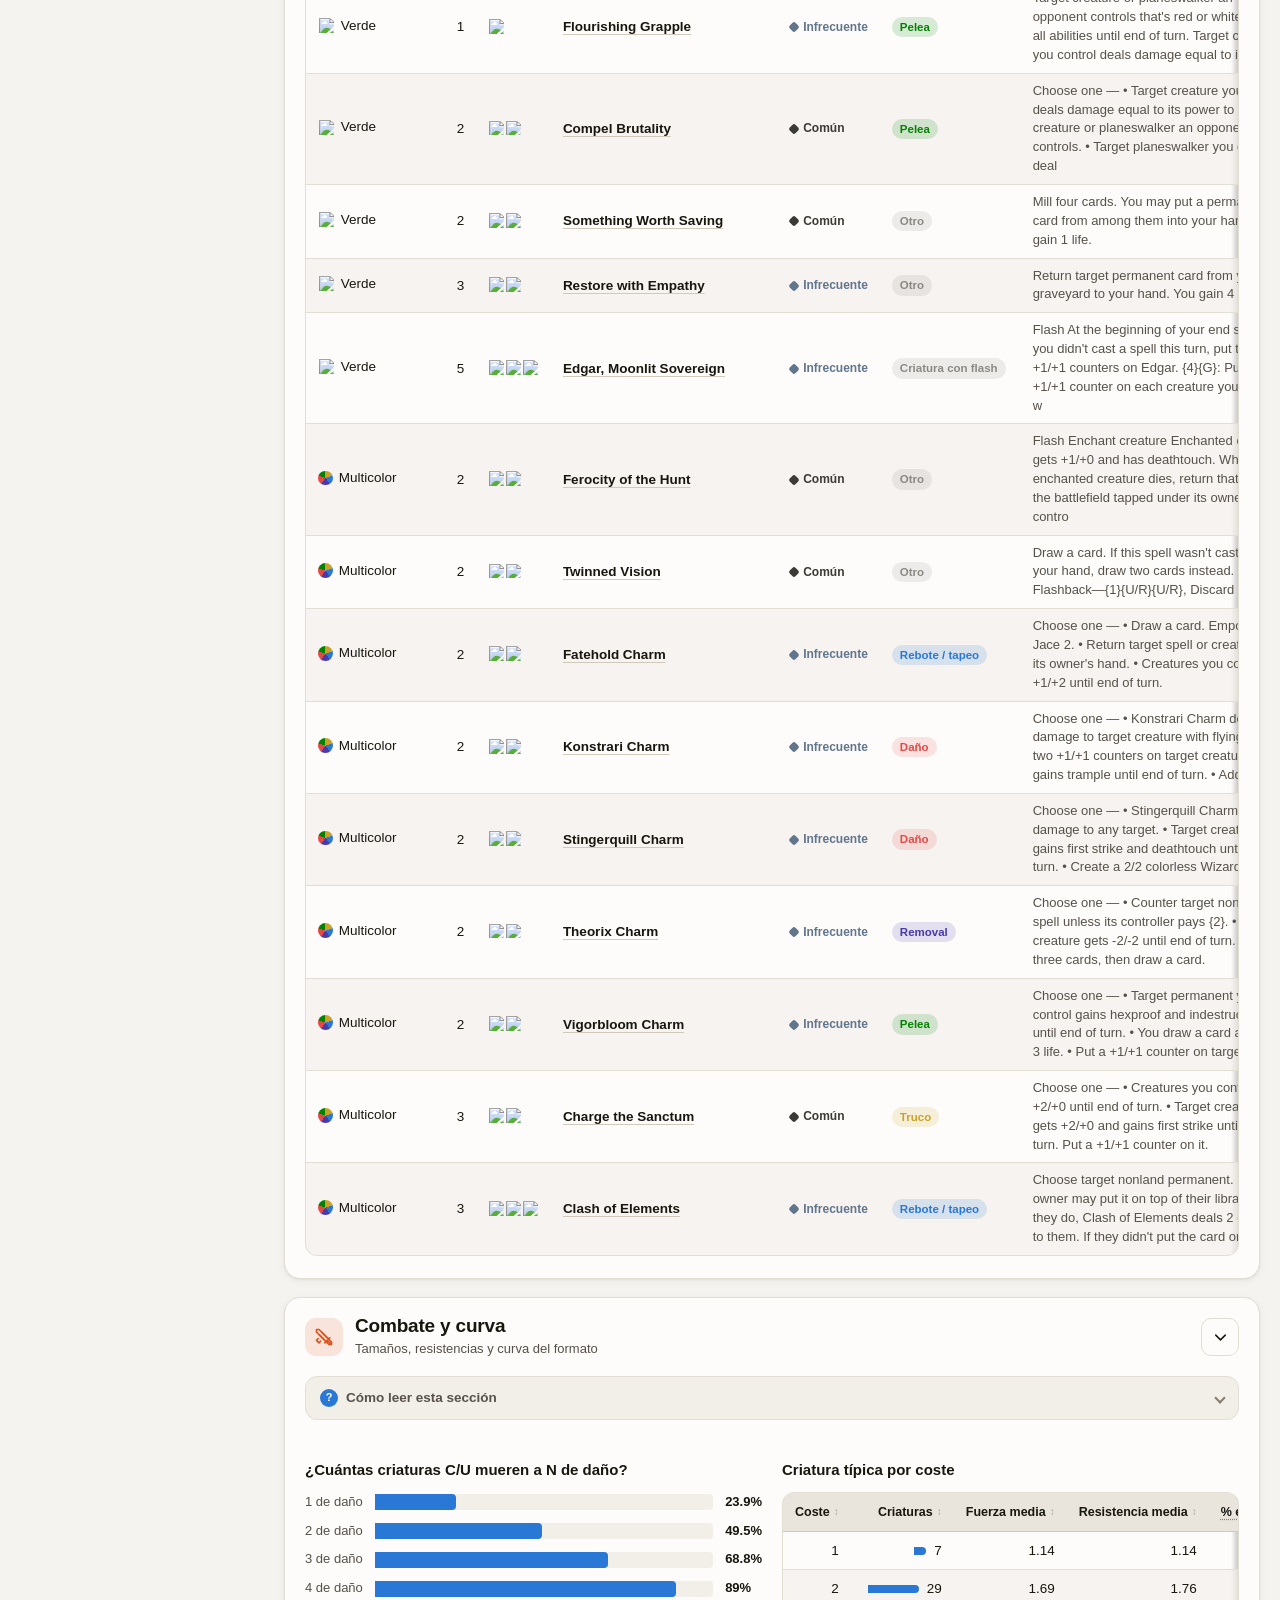
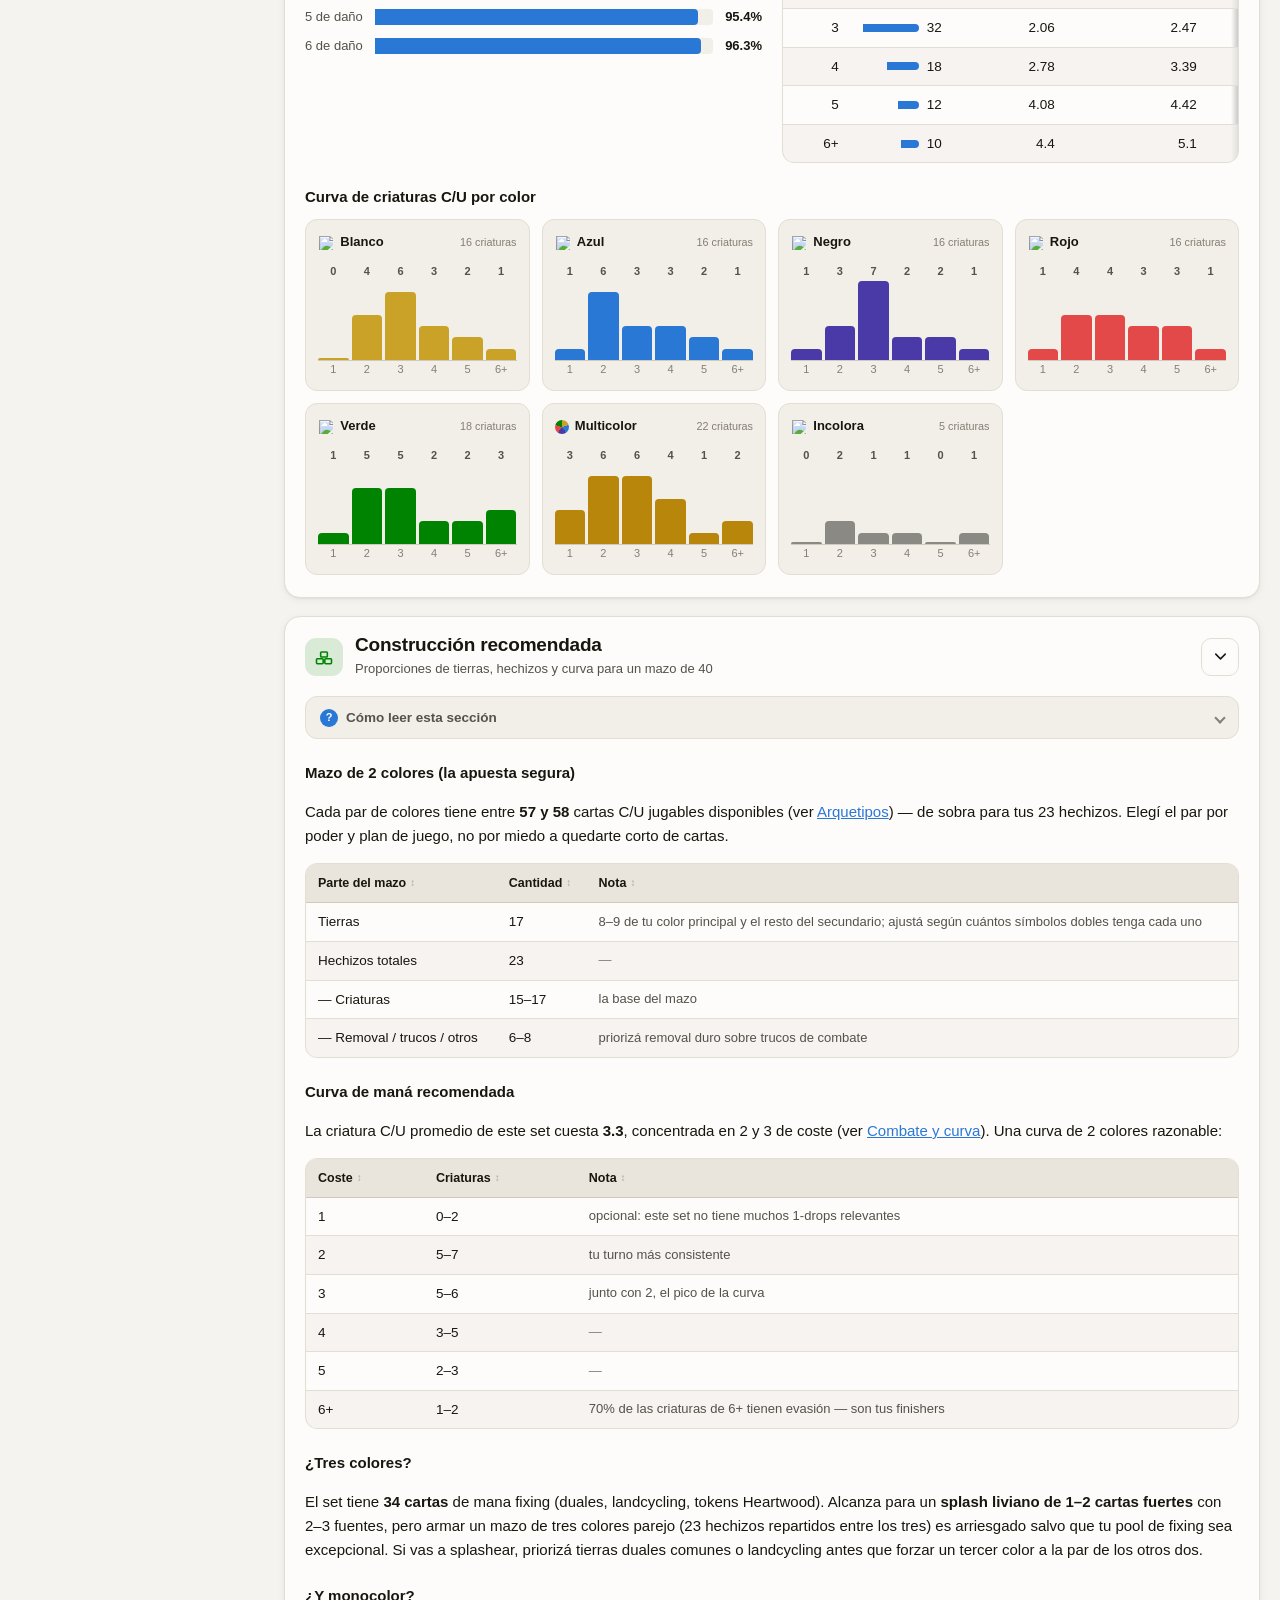
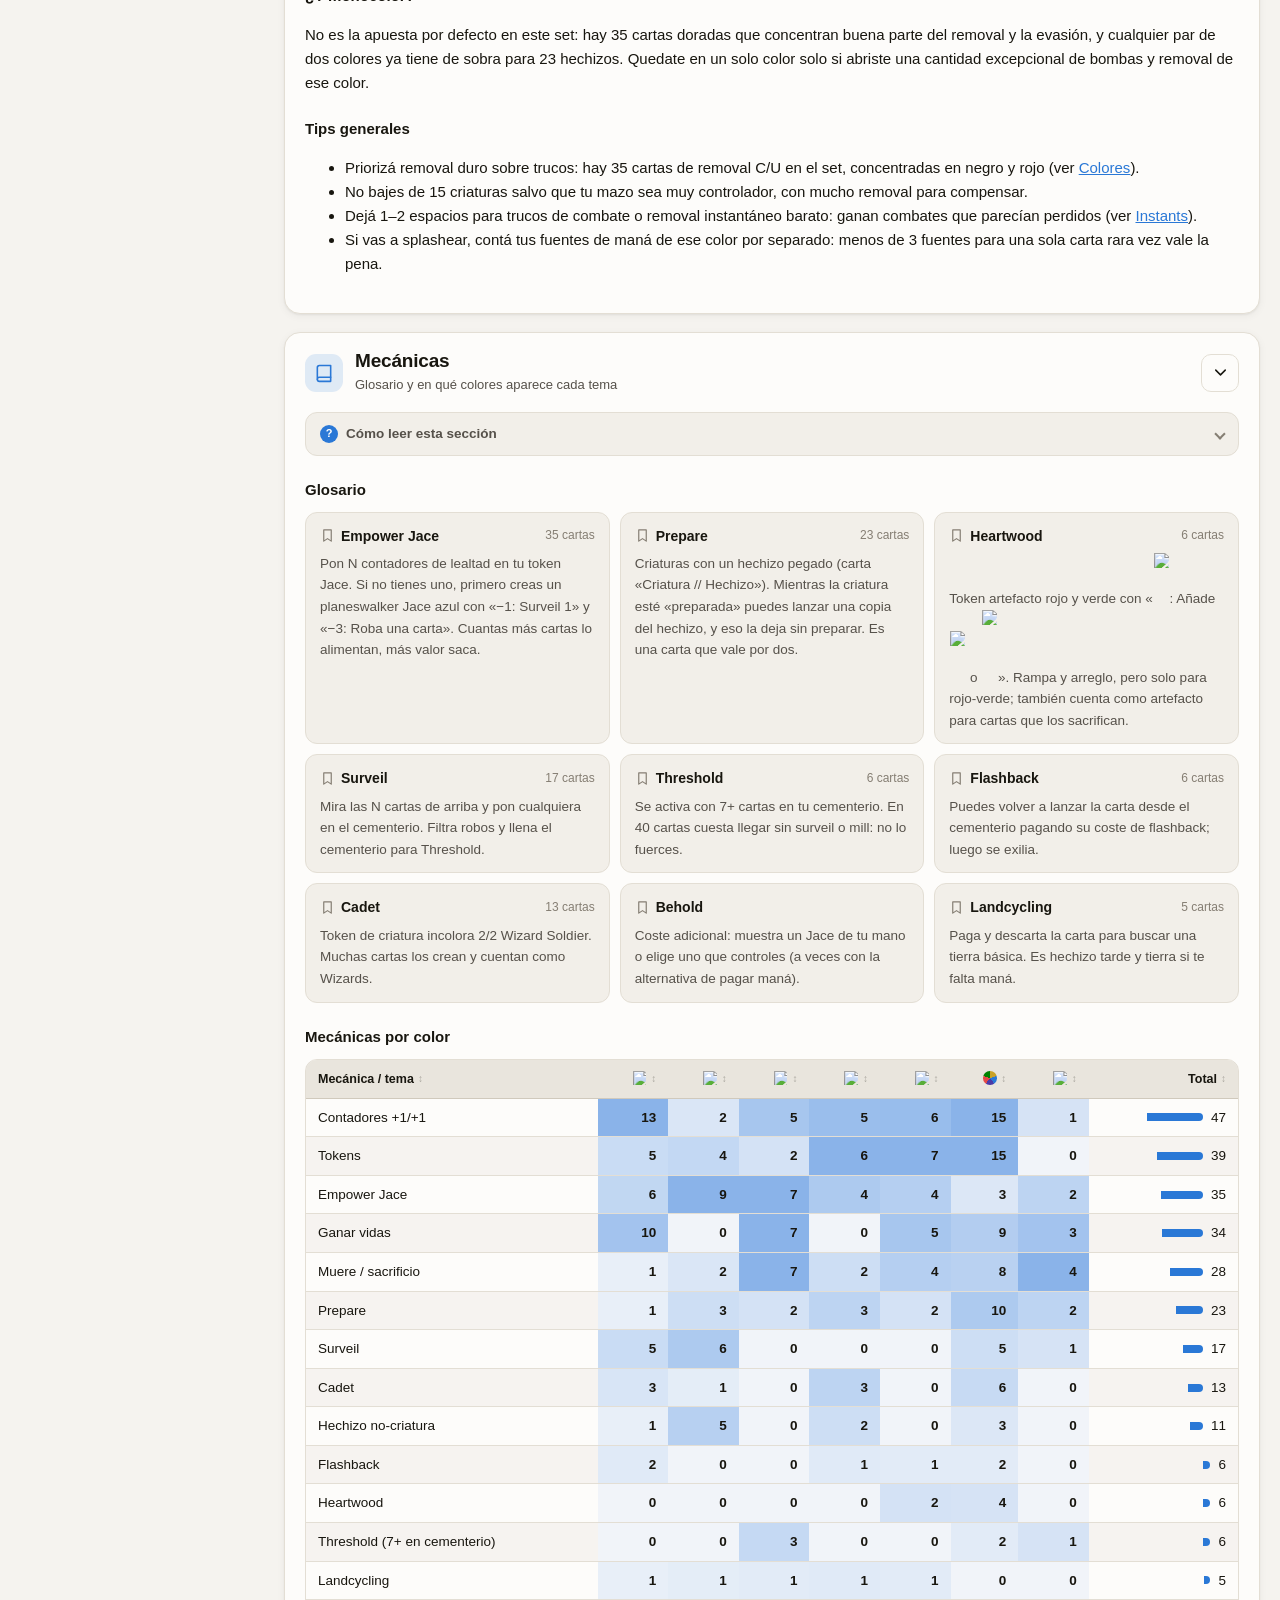
==== commit ce3bf6fc: "Mejora el puntaje de bombas (protección/tamaño) y mueve la búsqueda a Spoiler Puntaje de "Bombas" (p" ====
--- a/docs/index.html
+++ b/docs/index.html
@@ -6,6 +6,18 @@
 <title>Guía de Limited · MTG</title>
 <meta name="description" content="Guía de Limited y prerelease generada desde datos de Scryfall: removal, trucos de combate, arquetipos, curva y evaluación de pool.">
 <meta name="color-scheme" content="light dark">
+<meta name="theme-color" content="#1c1730">
+<link rel="icon" type="image/svg+xml" href="https://svgs.scryfall.io/sets/fra.svg?1789963200" id="favicon">
+<link rel="canonical" href="https://kgavec.github.io/MTG_reality_fracture">
+<meta property="og:type" content="website">
+<meta property="og:url" content="https://kgavec.github.io/MTG_reality_fracture">
+<meta property="og:title" content="Reality Fracture · Guía de Limited">
+<meta property="og:description" content="Guía de Limited y prerelease para Reality Fracture: removal, arquetipos, curva de maná y las mejores cartas del set, calculada desde datos de Scryfall.">
+<meta property="og:image" content="https://cards.scryfall.io/normal/front/b/c/bc3c096f-7f6c-474c-a2c8-75d3e6ddd6f5.jpg?1788329317">
+<meta name="twitter:card" content="summary_large_image">
+<meta name="twitter:title" content="Reality Fracture · Guía de Limited">
+<meta name="twitter:description" content="Guía de Limited y prerelease para Reality Fracture: removal, arquetipos, curva de maná y las mejores cartas del set, calculada desde datos de Scryfall.">
+<meta name="twitter:image" content="https://cards.scryfall.io/normal/front/b/c/bc3c096f-7f6c-474c-a2c8-75d3e6ddd6f5.jpg?1788329317">
 <link rel="preconnect" href="https://cards.scryfall.io" crossorigin>
 <link rel="preconnect" href="https://svgs.scryfall.io" crossorigin>
 <link rel="stylesheet" href="assets/app.css">
@@ -25,11 +37,6 @@
     </a>
     <nav class="modetabs" id="modetabs" aria-label="Vista"></nav>
     <span class="grow"></span>
-    <label class="search only-desktop">
-      <svg viewBox="0 0 24 24"><circle cx="11" cy="11" r="7"/><path d="m20 20-3.5-3.5"/></svg>
-      <input id="q" type="search" placeholder="Buscar carta o texto" autocomplete="off" aria-label="Buscar carta o texto">
-      <kbd>/</kbd>
-    </label>
     <button class="icon-btn" id="btn-filters" aria-label="Filtros" aria-controls="side" aria-expanded="false">
       <svg viewBox="0 0 24 24"><path d="M4 6h16M7 12h10M10 18h4"/></svg><span class="badge" id="filter-badge" hidden></span>
     </button>
@@ -46,9 +53,10 @@
     <nav class="toc" id="toc" aria-label="Secciones"></nav>
     <div class="filters" id="filters" hidden>
       <div class="f-title">Filtros <button class="link" id="btn-reset" type="button">Limpiar</button></div>
-      <label class="search only-mobile">
+      <label class="search">
         <svg viewBox="0 0 24 24"><circle cx="11" cy="11" r="7"/><path d="m20 20-3.5-3.5"/></svg>
-        <input id="q2" type="search" placeholder="Buscar carta o texto" autocomplete="off" aria-label="Buscar carta o texto">
+        <input id="q" type="search" placeholder="Buscar carta o texto" autocomplete="off" aria-label="Buscar carta o texto">
+        <kbd>/</kbd>
       </label>
       <div class="f-group"><span class="f-label">Color</span><div class="f-row" id="f-color"></div></div>
       <div class="f-group"><span class="f-label">Rareza</span><div class="f-row" id="f-rarity"></div></div>
--- a/docs/assets/app.css
+++ b/docs/assets/app.css
@@ -110,6 +110,7 @@
 #btn-sortdir svg{transition:transform .15s ease}
 #btn-sortdir[data-dir="desc"] svg{transform:rotate(180deg)}
 .side-head{display:flex;justify-content:space-between;align-items:center;margin-bottom:12px}
+.filters .search{width:100%;min-width:0;margin-bottom:12px}
 
 @media (max-width:960px){
   .layout{grid-template-columns:1fr;padding:0 16px 80px}
@@ -118,7 +119,6 @@
         border-radius:18px 18px 0 0;padding:16px 16px calc(16px + env(safe-area-inset-bottom));box-shadow:0 -10px 40px rgba(0,0,0,.25);
         transform:translateY(105%);transition:transform .22s ease;visibility:hidden}
   .side.open{transform:none;visibility:visible}
-  .side .search{width:100%;min-width:0;margin-bottom:12px}
   .scrim{position:fixed;inset:0;z-index:40;background:rgba(0,0,0,.45)}
 }
 
